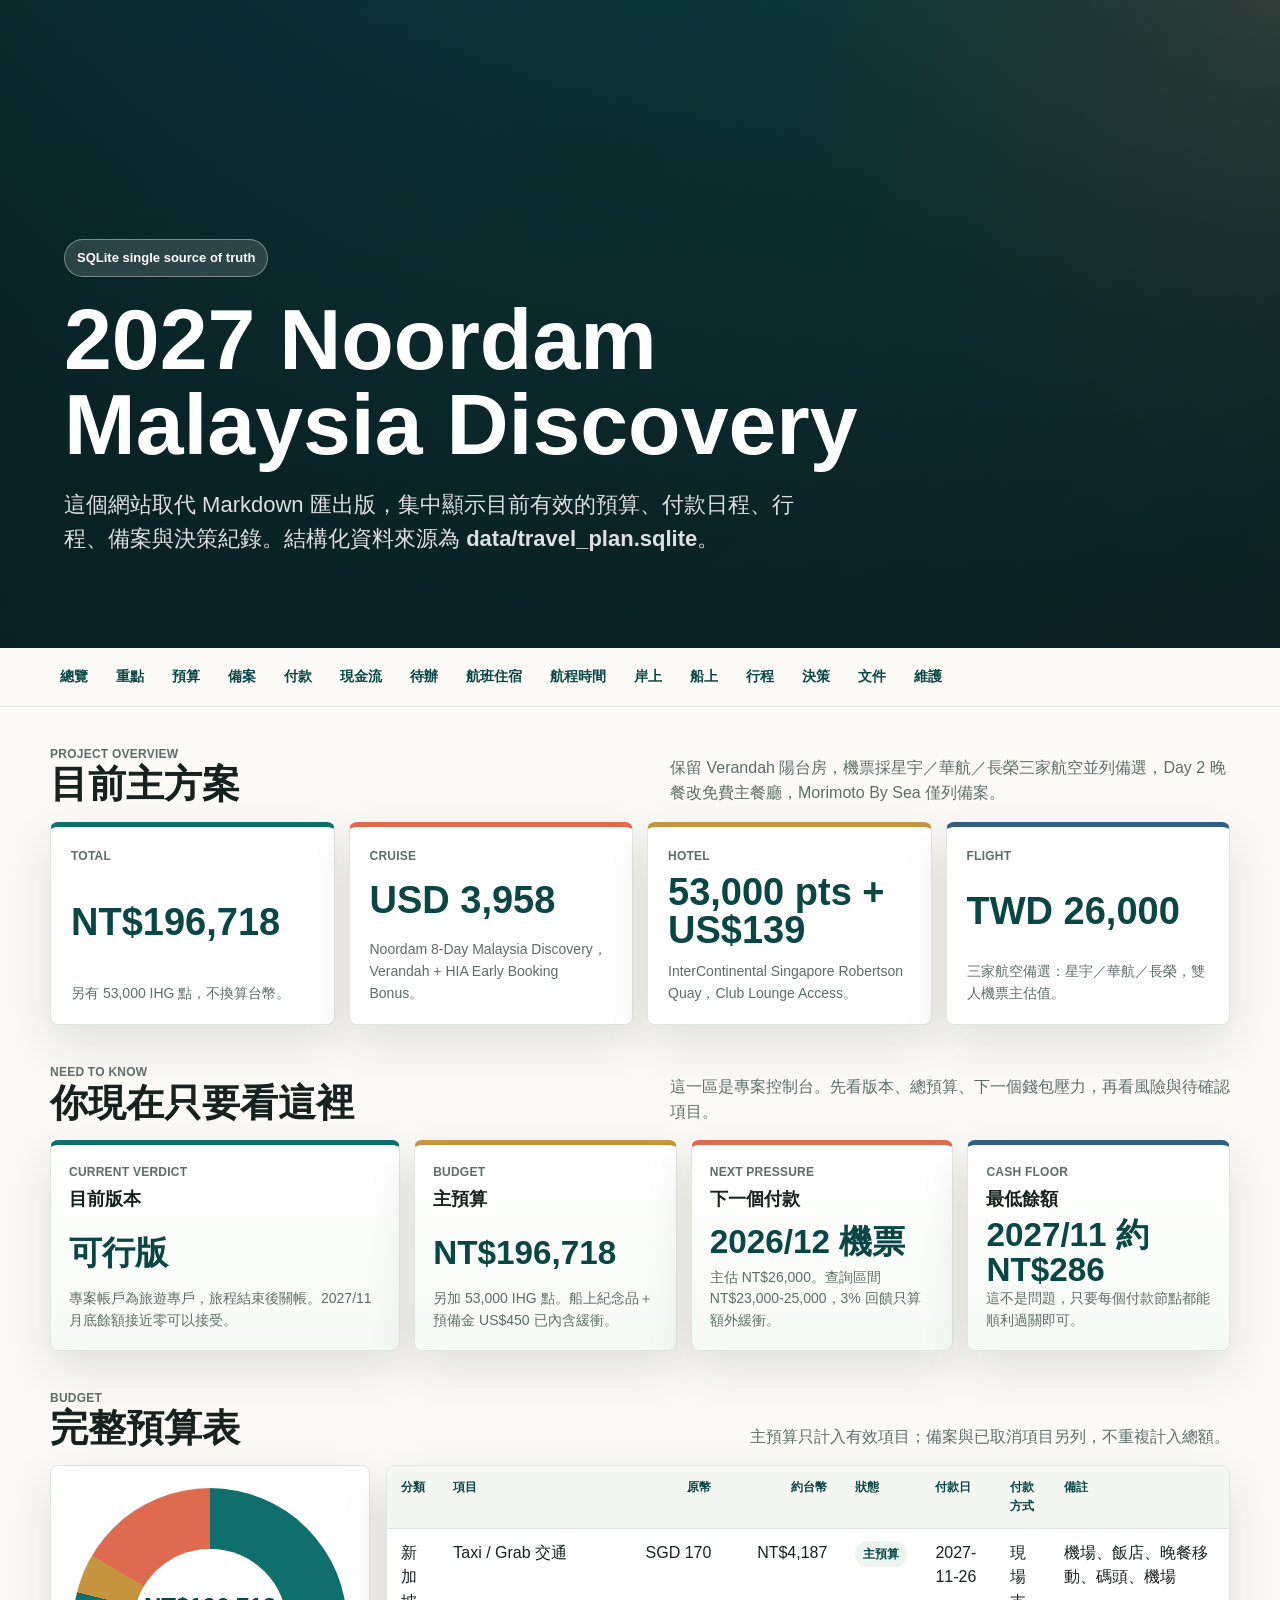
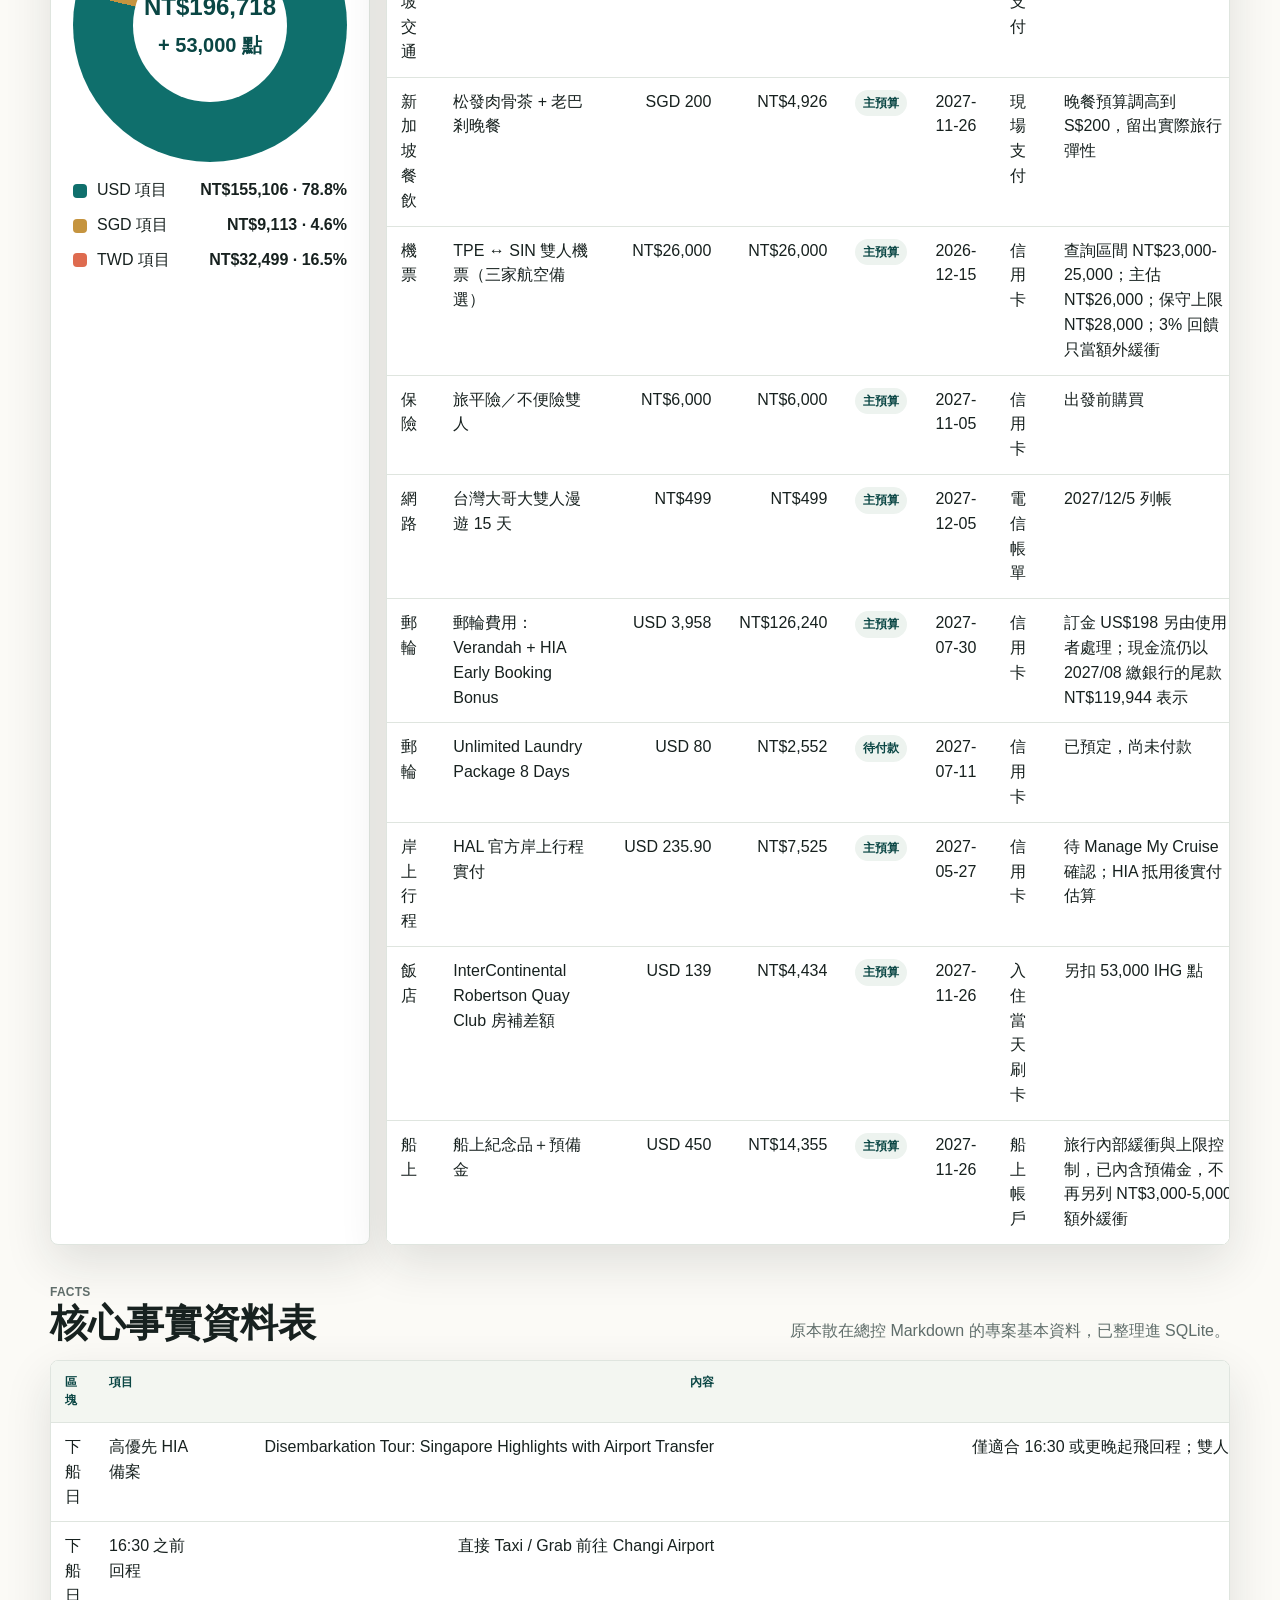
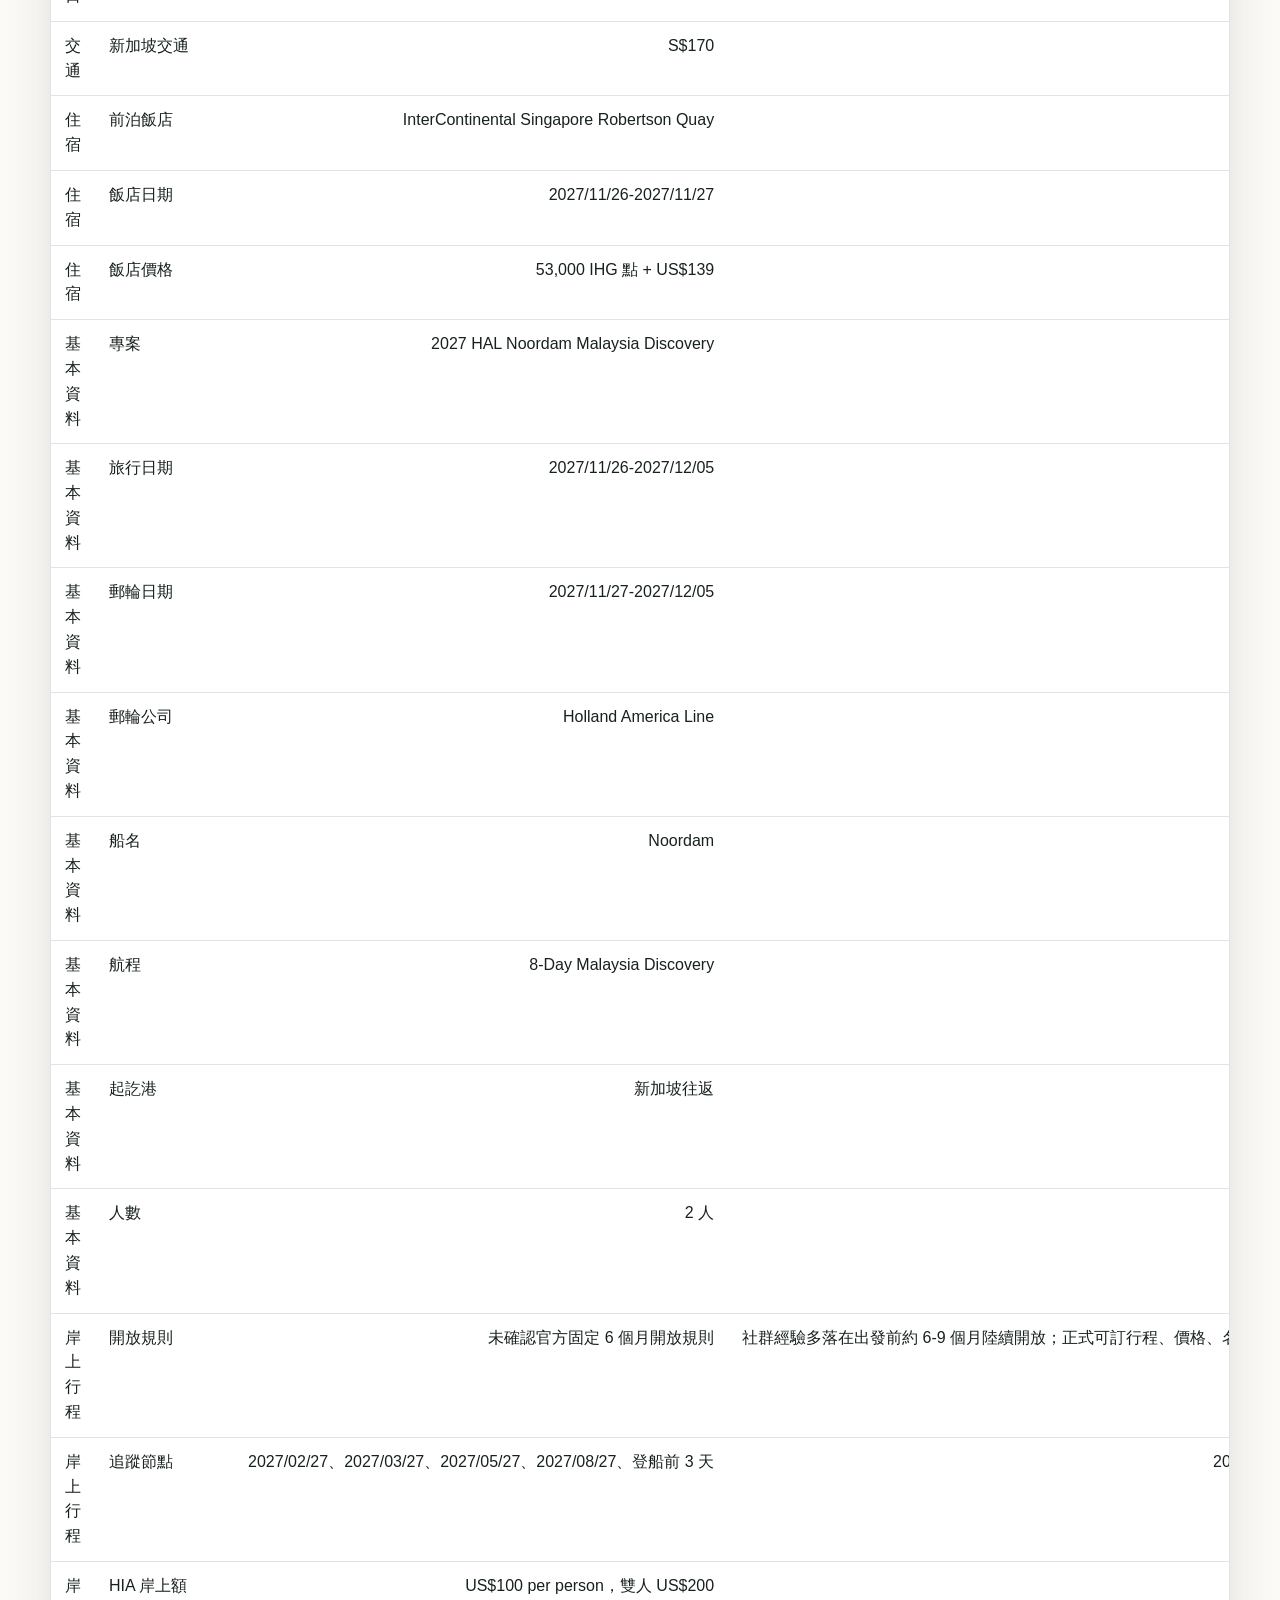
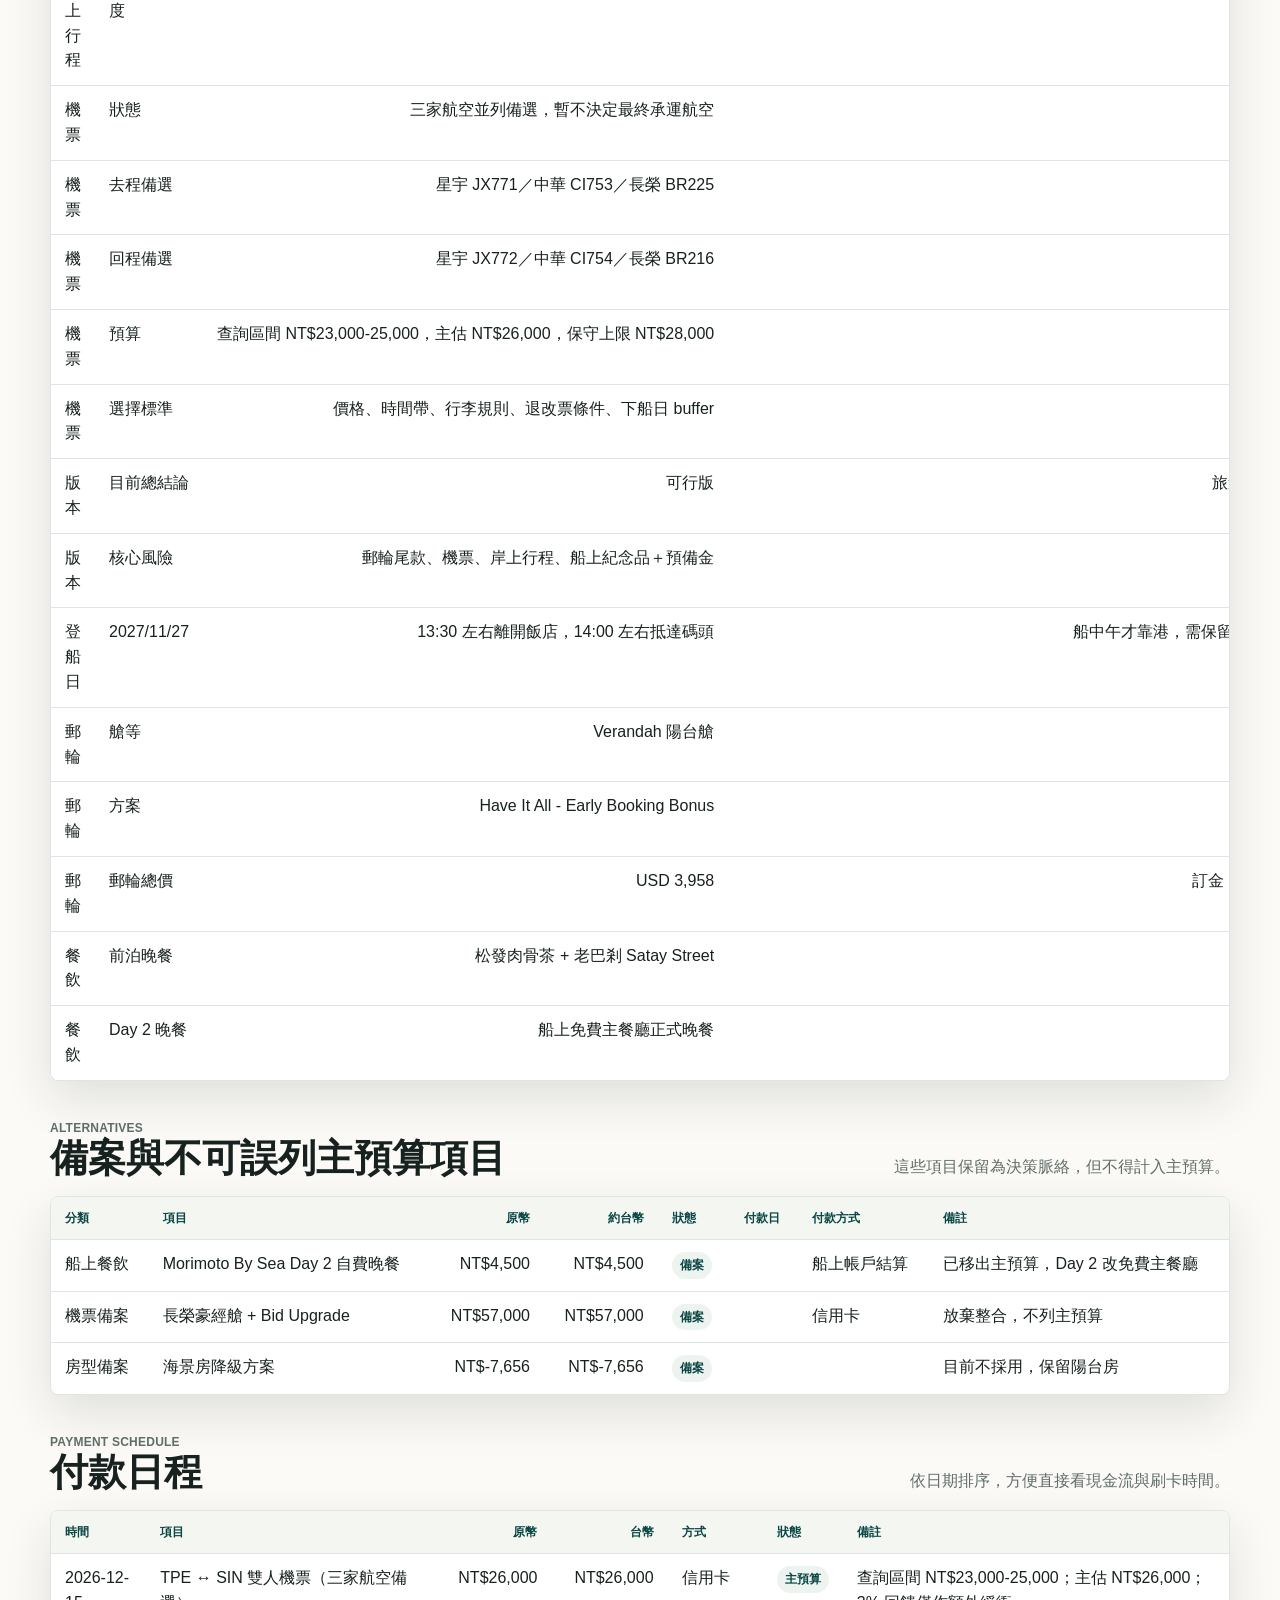
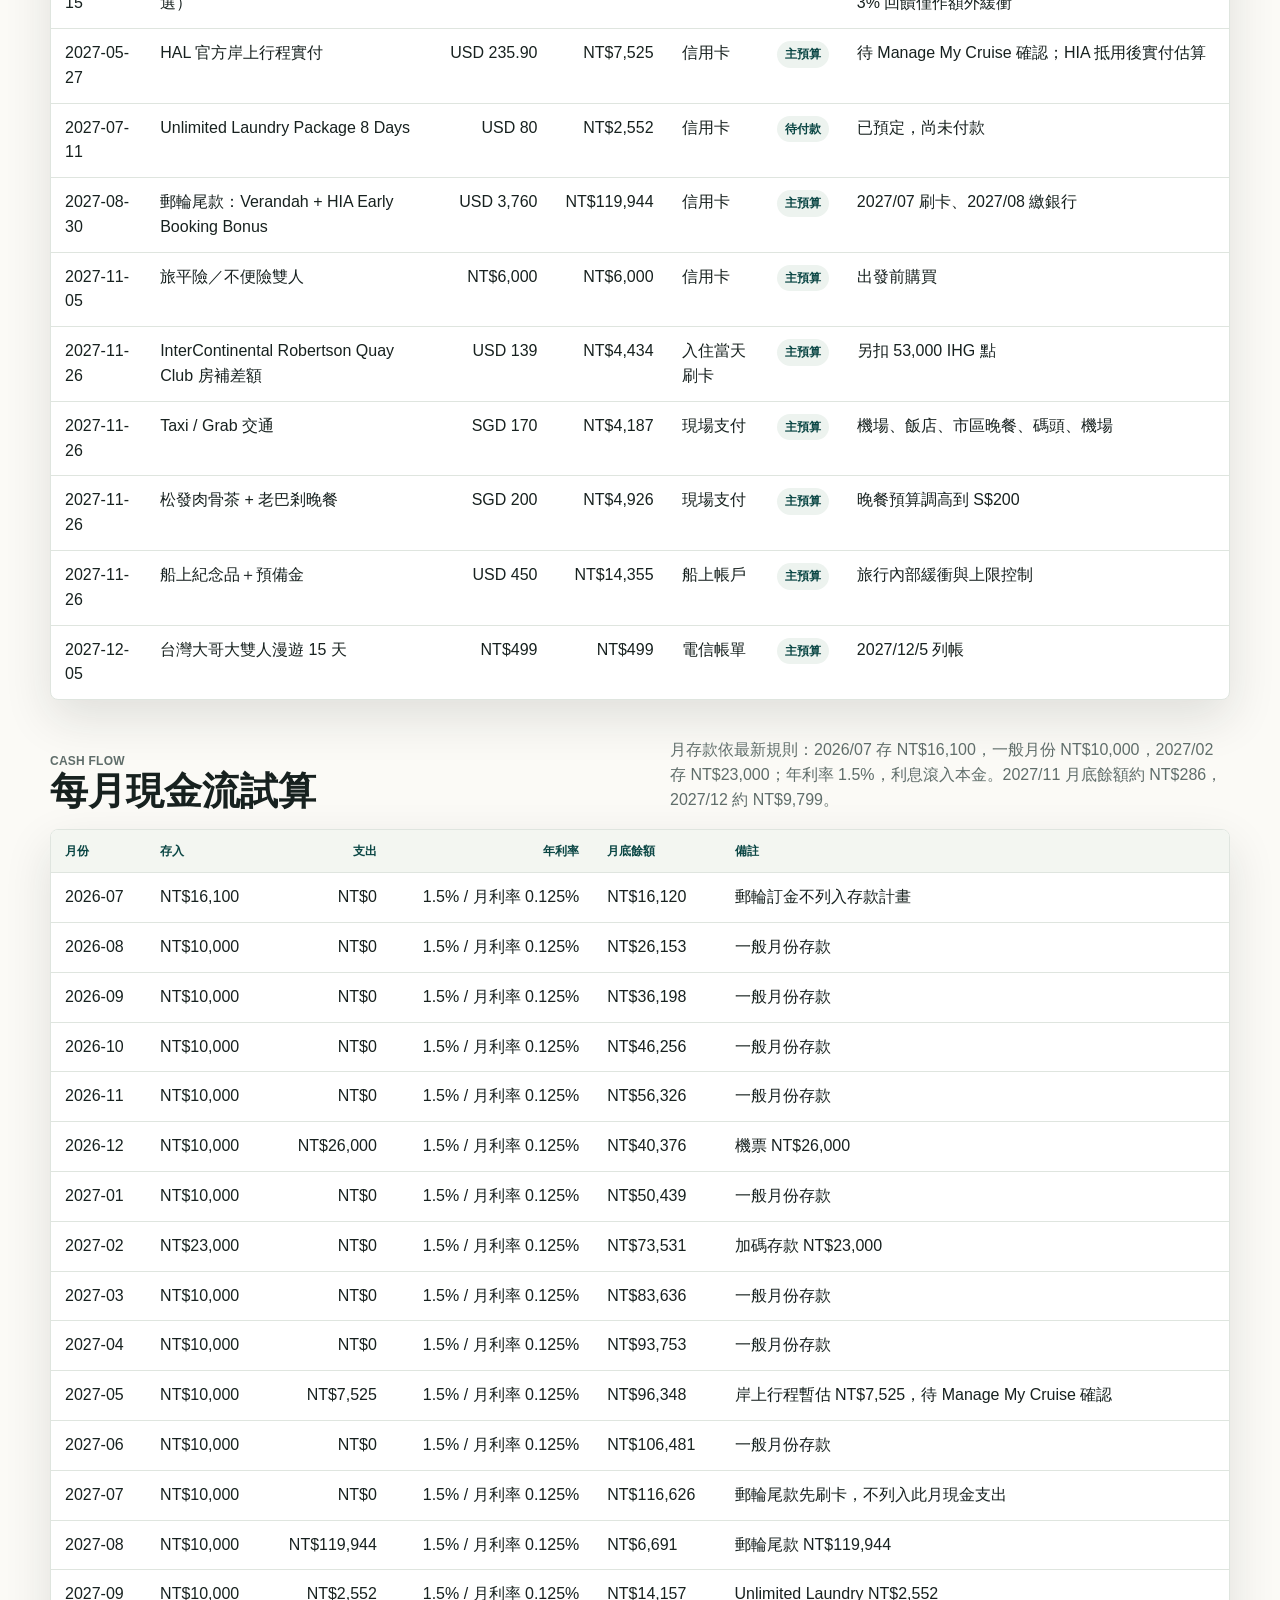
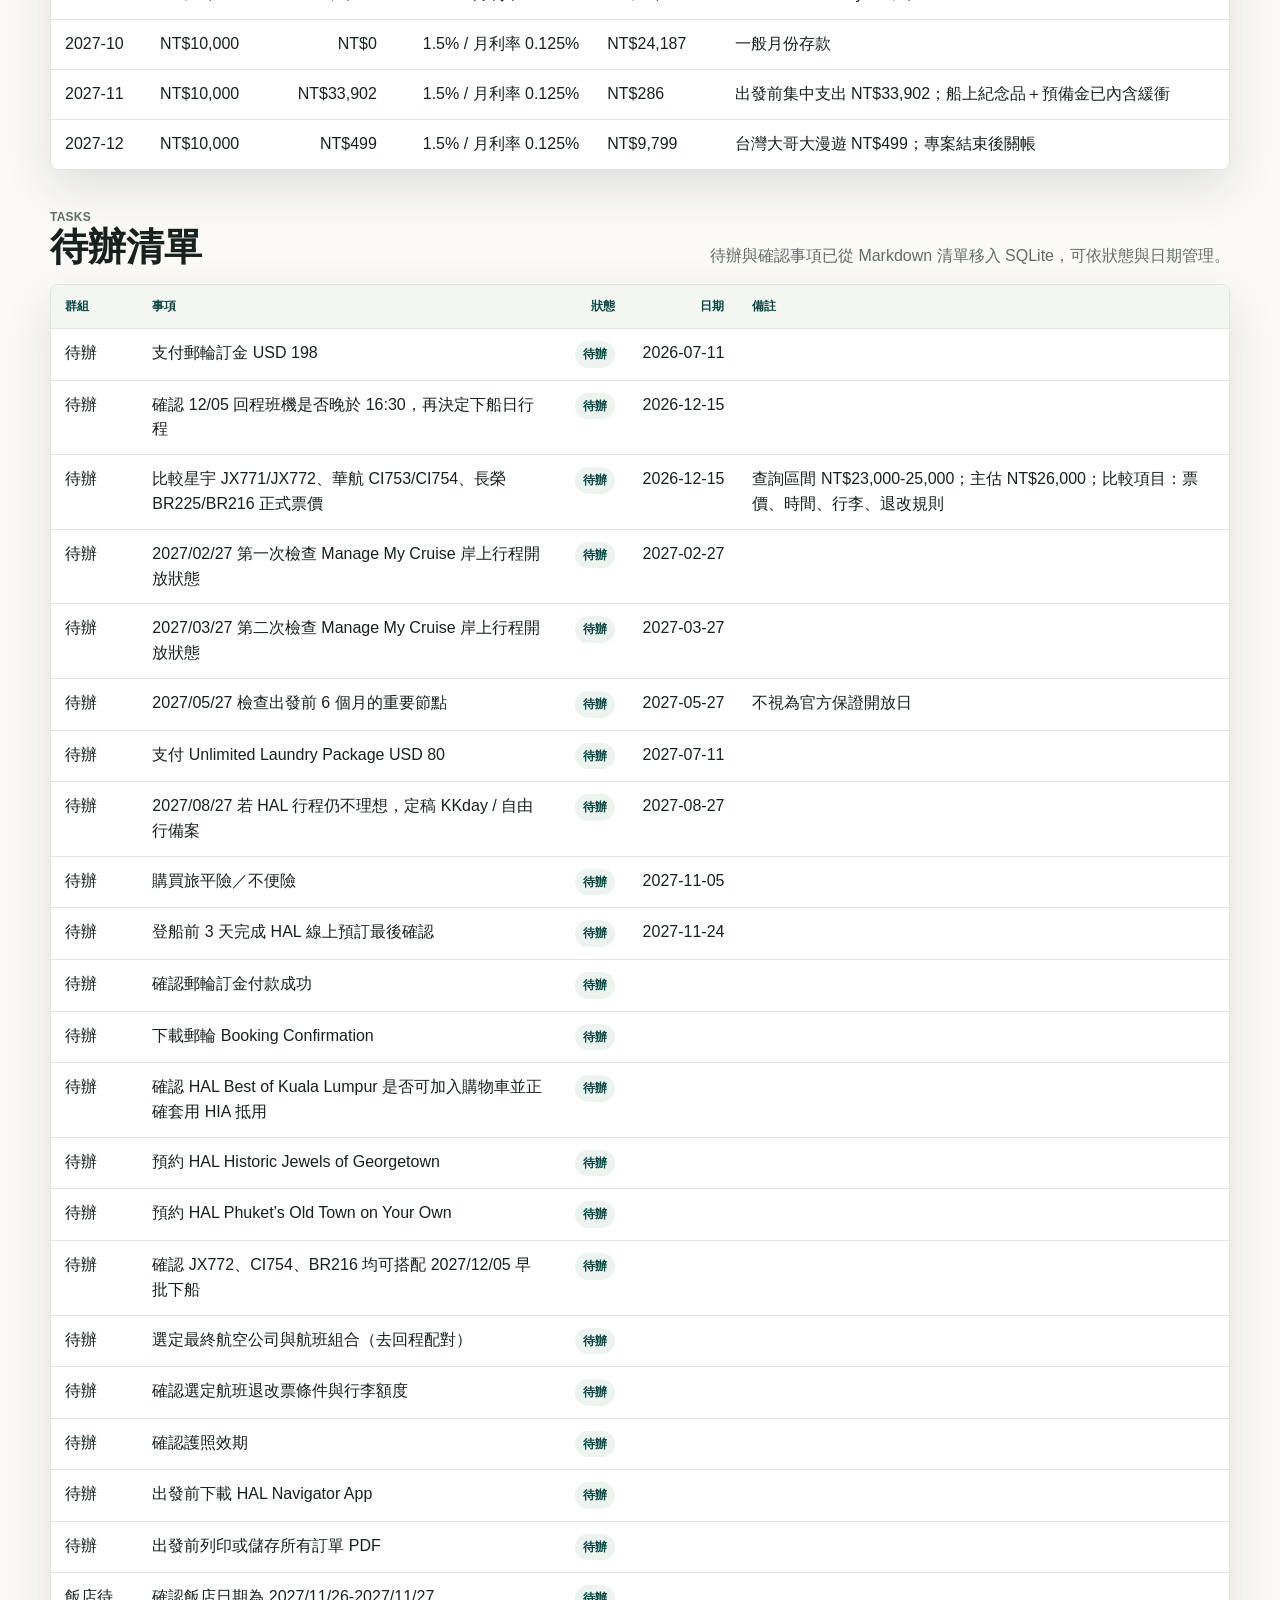
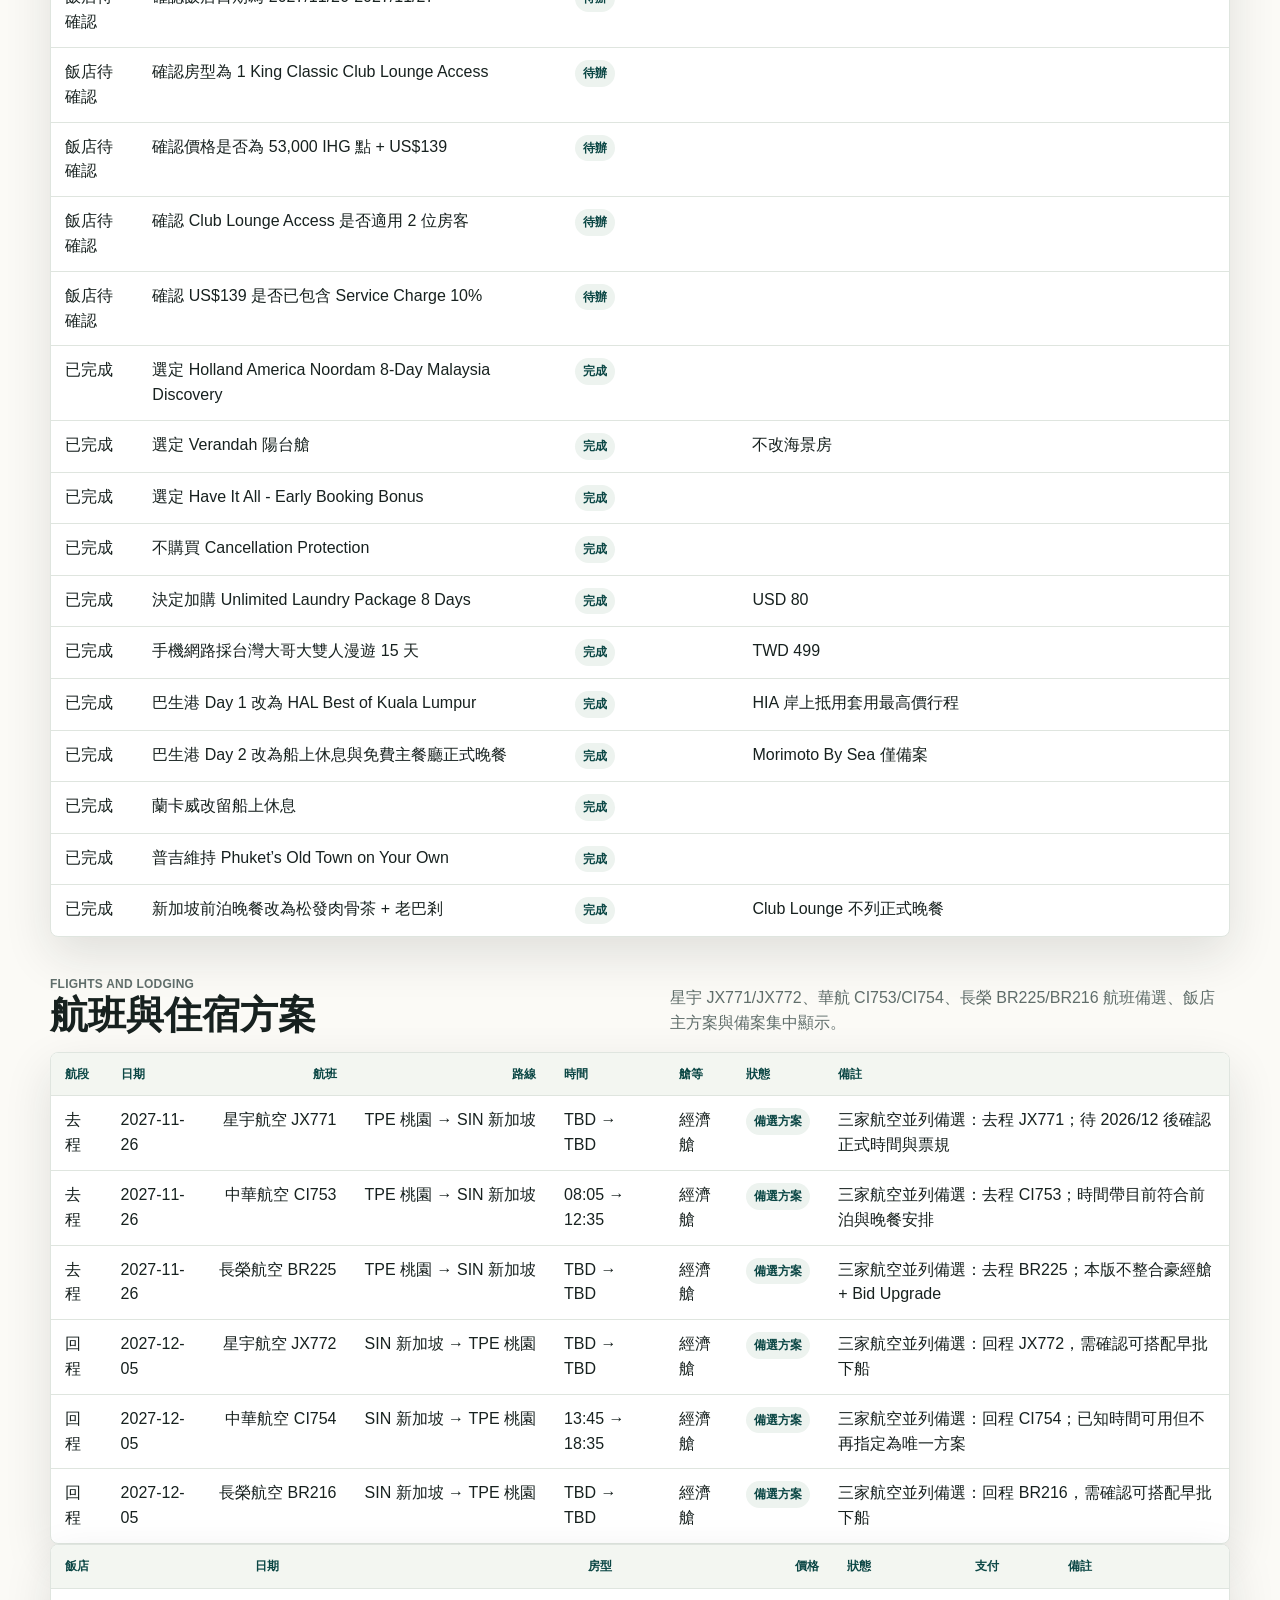
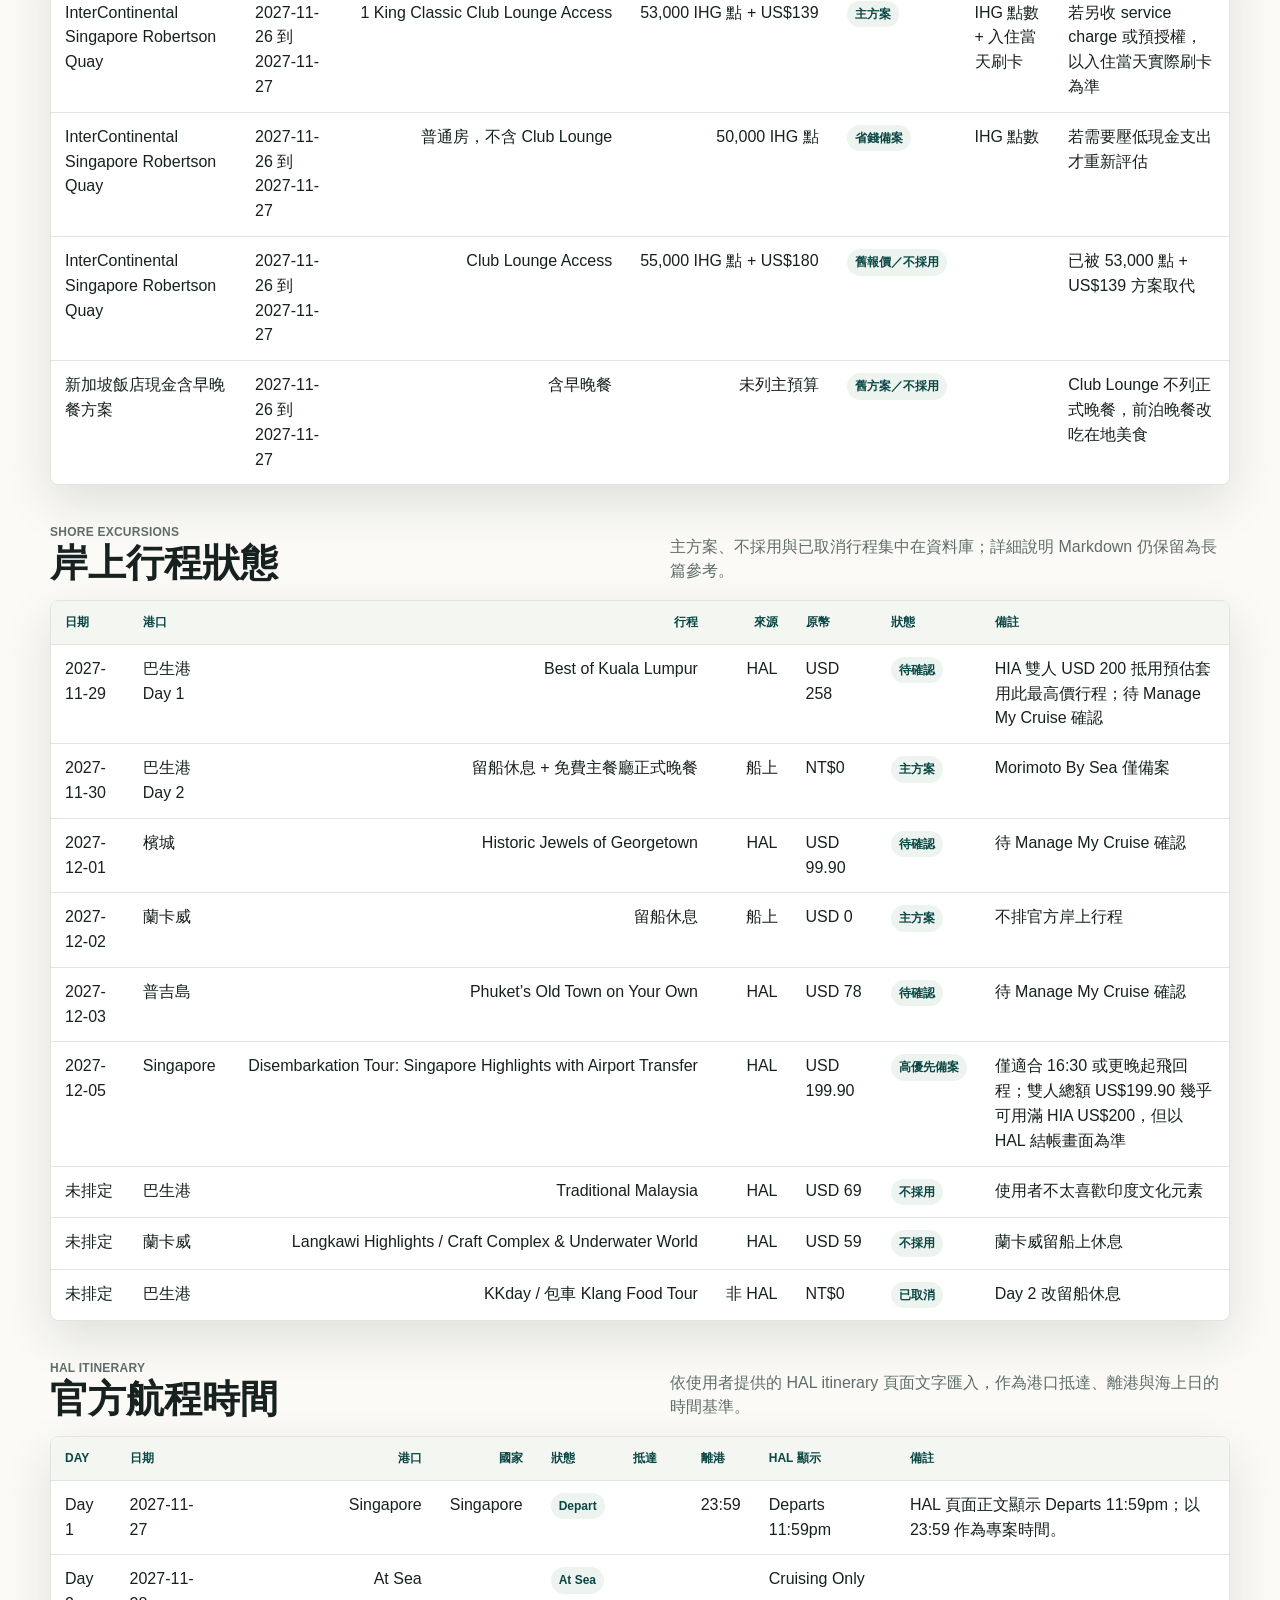
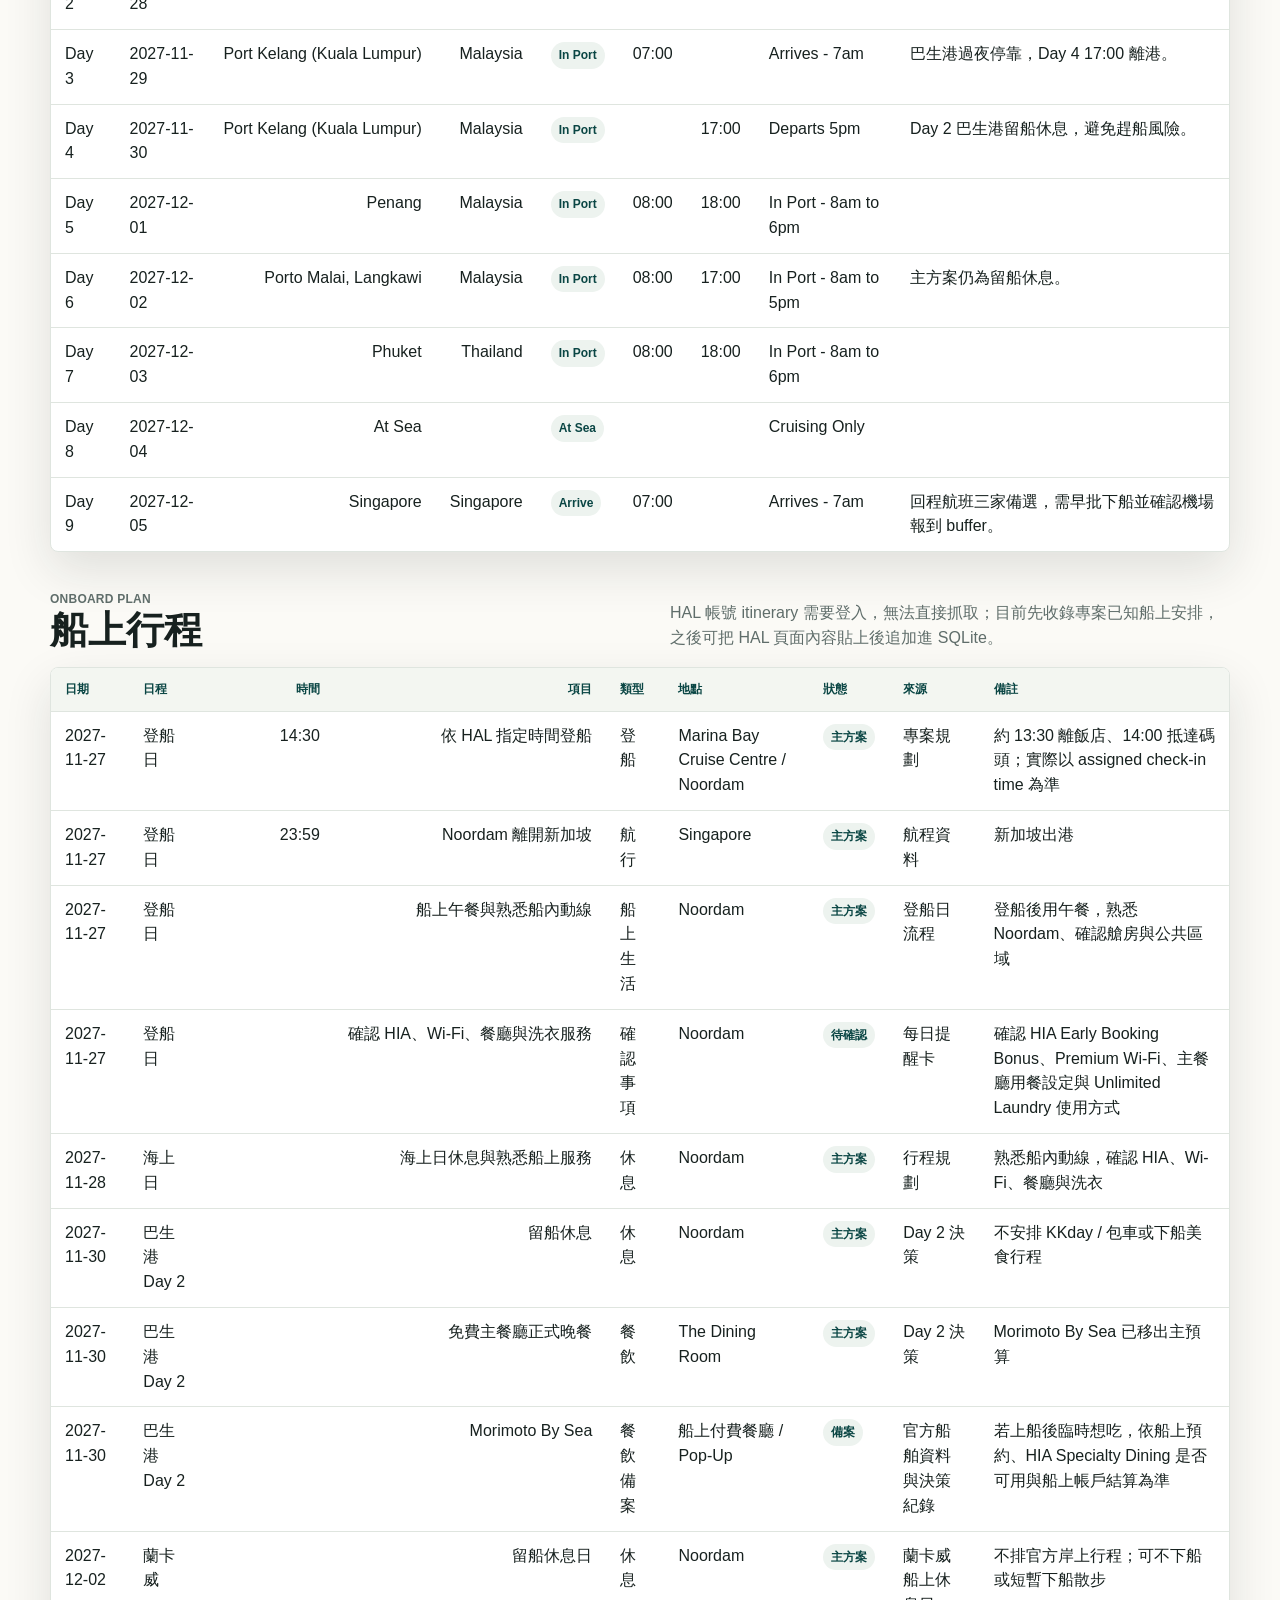
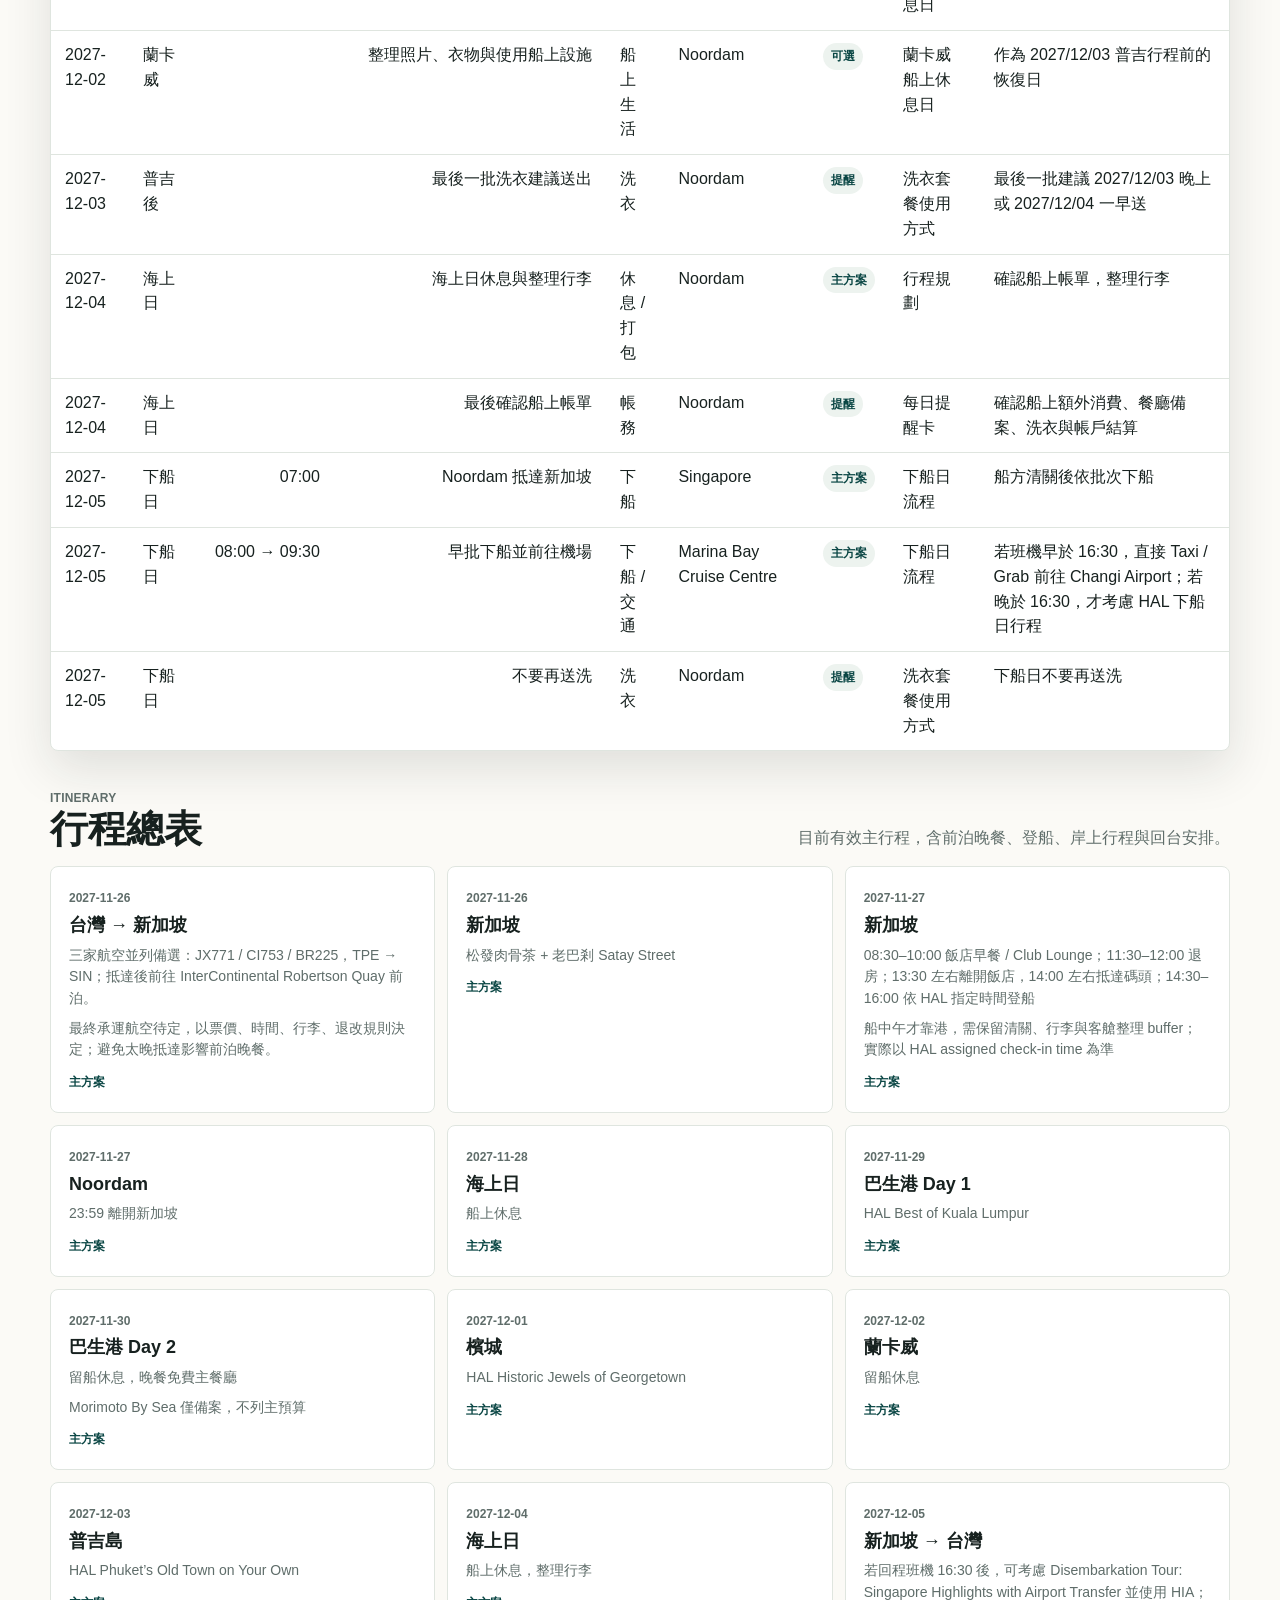
==== index.html @ 438a5fe9 "Initial GitHub Pages site" ====
<!doctype html>
<html lang="zh-Hant">
<head>
  <meta charset="utf-8">
  <meta name="viewport" content="width=device-width, initial-scale=1">
  <title>2027 Noordam Malaysia Discovery</title>
  <style>
    :root {
      color-scheme: light;
      --ink: #17211f;
      --muted: #5f6d6a;
      --paper: #fbfaf6;
      --panel: #ffffff;
      --line: #dfe5df;
      --teal: #0f6f6c;
      --teal-dark: #0a4644;
      --coral: #de6b4f;
      --gold: #c5943f;
      --green: #617d49;
      --blue: #315f82;
      --shadow: 0 18px 48px rgba(23, 33, 31, 0.12);
    }
    * { box-sizing: border-box; }
    html { scroll-behavior: smooth; }
    body {
      margin: 0;
      background: var(--paper);
      color: var(--ink);
      font-family: -apple-system, BlinkMacSystemFont, "Segoe UI", "Noto Sans TC", "PingFang TC", "Microsoft JhengHei", sans-serif;
      line-height: 1.55;
    }
    a { color: inherit; }
    .hero {
      min-height: 72vh;
      display: grid;
      align-items: end;
      padding: 28px clamp(20px, 5vw, 72px);
      color: #fff;
      background:
        linear-gradient(90deg, rgba(8, 27, 30, 0.82), rgba(8, 27, 30, 0.34)),
        linear-gradient(0deg, rgba(8, 27, 30, 0.66), rgba(8, 27, 30, 0.05)),
        radial-gradient(circle at top right, rgba(222, 107, 79, 0.26), transparent 34%),
        radial-gradient(circle at 18% 18%, rgba(49, 95, 130, 0.24), transparent 30%),
        linear-gradient(135deg, #0f6f6c 0%, #173331 100%);
    }
    .hero-inner { width: min(1180px, 100%); margin: 0 auto; padding-bottom: 42px; }
    .eyebrow {
      display: inline-flex;
      padding: 8px 12px;
      border: 1px solid rgba(255,255,255,.38);
      border-radius: 999px;
      background: rgba(255,255,255,.14);
      font-size: 13px;
      font-weight: 750;
      backdrop-filter: blur(14px);
    }
    h1 {
      max-width: 900px;
      margin: 20px 0 16px;
      font-size: clamp(42px, 7vw, 86px);
      line-height: .98;
      letter-spacing: 0;
    }
    .hero-copy { max-width: 760px; color: rgba(255,255,255,.86); font-size: clamp(17px, 2vw, 22px); }
    nav {
      position: sticky;
      top: 0;
      z-index: 10;
      background: rgba(251, 250, 246, .92);
      border-bottom: 1px solid var(--line);
      backdrop-filter: blur(16px);
    }
    nav div {
      width: min(1180px, calc(100% - 32px));
      margin: 0 auto;
      display: flex;
      gap: 8px;
      overflow-x: auto;
      padding: 10px 0;
    }
    nav a {
      flex: 0 0 auto;
      padding: 8px 10px;
      border-radius: 8px;
      color: var(--teal-dark);
      text-decoration: none;
      font-size: 14px;
      font-weight: 760;
    }
    nav a:hover { background: #edf3ef; }
    main { width: min(1180px, calc(100% - 32px)); margin: 28px auto 64px; }
    section { margin-top: 38px; }
    .section-head {
      display: flex;
      justify-content: space-between;
      gap: 20px;
      align-items: end;
      margin-bottom: 16px;
    }
    .kicker {
      display: block;
      color: var(--muted);
      font-size: 12px;
      font-weight: 820;
      letter-spacing: .02em;
      text-transform: uppercase;
    }
    h2 { margin: 0; font-size: clamp(28px, 3vw, 40px); line-height: 1.1; letter-spacing: 0; }
    .section-head p { max-width: 560px; margin: 0; color: var(--muted); }
    .focus-grid {
      display: grid;
      grid-template-columns: 1.2fr .9fr .9fr .9fr;
      gap: 14px;
    }
    .focus-card {
      background: linear-gradient(180deg, #ffffff, #f6faf5);
      border: 1px solid var(--line);
      border-radius: 8px;
      box-shadow: var(--shadow);
      padding: 18px;
      min-height: 168px;
      display: grid;
      align-content: space-between;
    }
    .focus-card h3 { margin: 6px 0 8px; font-size: 18px; line-height: 1.25; }
    .focus-card strong { display: block; color: var(--teal-dark); font-size: clamp(24px, 2.6vw, 34px); line-height: 1.05; }
    .focus-card p { margin: 0; color: var(--muted); font-size: 14px; }
    .focus-card ul { margin: 10px 0 0; padding-left: 18px; color: var(--muted); font-size: 14px; }
    .focus-card li + li { margin-top: 6px; }
    .focus-card.primary { border-top: 5px solid var(--teal); }
    .focus-card.warn { border-top: 5px solid var(--coral); }
    .focus-card.info { border-top: 5px solid var(--gold); }
    .focus-card.alt { border-top: 5px solid var(--blue); }
    .metrics { display: grid; grid-template-columns: repeat(4, minmax(0, 1fr)); gap: 14px; }
    .metric, .panel, .day, .decision {
      background: var(--panel);
      border: 1px solid var(--line);
      border-radius: 8px;
      box-shadow: var(--shadow);
    }
    .metric { min-height: 138px; padding: 20px; display: grid; align-content: space-between; }
    .metric strong { display: block; margin-top: 8px; color: var(--teal-dark); font-size: clamp(26px, 3vw, 38px); line-height: 1; }
    .metric p { margin: 12px 0 0; color: var(--muted); font-size: 14px; }
    .metric:nth-child(1) { border-top: 5px solid var(--teal); }
    .metric:nth-child(2) { border-top: 5px solid var(--coral); }
    .metric:nth-child(3) { border-top: 5px solid var(--gold); }
    .metric:nth-child(4) { border-top: 5px solid var(--blue); }
    .budget-grid { display: grid; grid-template-columns: minmax(240px, 320px) 1fr; gap: 16px; align-items: stretch; }
    .panel { padding: 22px; overflow: hidden; }
    .pie {
      width: min(100%, 280px);
      margin: 0 auto 16px;
      aspect-ratio: 1;
      border-radius: 50%;
      background: conic-gradient(var(--teal) 0deg 283.8deg, var(--gold) 283.8deg 300.5deg, var(--coral) 300.5deg 360deg);
      display: grid;
      place-items: center;
      position: relative;
    }
    .pie::after { content: ""; position: absolute; width: 56%; aspect-ratio: 1; border-radius: 50%; background: var(--panel); }
    .pie span { position: relative; z-index: 1; color: var(--teal-dark); font-weight: 880; font-size: 24px; text-align: center; }
    .legend { display: grid; gap: 10px; margin: 0; padding: 0; list-style: none; }
    .legend li { display: grid; grid-template-columns: 14px 1fr auto; gap: 10px; align-items: center; }
    .swatch { width: 14px; height: 14px; border-radius: 4px; }
    .usd { background: var(--teal); }
    .sgd { background: var(--gold); }
    .twd { background: var(--coral); }
    .table-wrap { overflow-x: auto; background: var(--panel); border: 1px solid var(--line); border-radius: 8px; box-shadow: var(--shadow); }
    table { width: 100%; min-width: 860px; border-collapse: collapse; }
    th, td { padding: 12px 14px; border-bottom: 1px solid var(--line); text-align: left; vertical-align: top; }
    th { background: #f3f6f1; color: var(--teal-dark); font-size: 12px; font-weight: 840; text-transform: uppercase; }
    td:nth-child(3), td:nth-child(4), th:nth-child(3), th:nth-child(4) { text-align: right; white-space: nowrap; }
    tr:last-child td { border-bottom: 0; }
    .pill { display: inline-flex; padding: 4px 8px; border-radius: 999px; background: #edf3ef; color: var(--teal-dark); font-size: 12px; font-weight: 780; white-space: nowrap; }
    .cards { display: grid; grid-template-columns: repeat(3, minmax(0, 1fr)); gap: 12px; }
    .day, .decision { padding: 18px; box-shadow: none; }
    .day time, .decision time { color: var(--muted); font-size: 12px; font-weight: 820; }
    .day h3, .decision h3 { margin: 4px 0 8px; font-size: 18px; line-height: 1.25; }
    .day p, .decision p { margin: 0 0 8px; color: var(--muted); font-size: 14px; }
    .day span { display: inline-flex; margin-top: 4px; color: var(--teal-dark); font-size: 12px; font-weight: 820; }
    .decision strong { display: block; color: var(--ink); font-size: 12px; }
    .maintenance {
      display: grid;
      grid-template-columns: 1fr 1fr;
      gap: 14px;
    }
    code {
      display: block;
      padding: 14px;
      overflow-x: auto;
      border-radius: 8px;
      background: #173331;
      color: #fff;
      font-family: ui-monospace, SFMono-Regular, Menlo, Consolas, monospace;
      font-size: 13px;
      line-height: 1.6;
    }
    footer { margin-top: 40px; color: var(--muted); font-size: 13px; text-align: center; }
    @media (max-width: 980px) {
      .metrics, .budget-grid, .cards, .maintenance, .focus-grid { grid-template-columns: 1fr; }
      .section-head { display: block; }
      .section-head p { margin-top: 8px; }
    }
  </style>
</head>
<body>
  <header class="hero">
    <div class="hero-inner">
      <span class="eyebrow">SQLite single source of truth</span>
      <h1>2027 Noordam Malaysia Discovery</h1>
      <p class="hero-copy">這個網站取代 Markdown 匯出版，集中顯示目前有效的預算、付款日程、行程、備案與決策紀錄。結構化資料來源為 <strong>data/travel_plan.sqlite</strong>。</p>
    </div>
  </header>
  <nav>
    <div>
      <a href="#overview">總覽</a>
      <a href="#focus">重點</a>
    <a href="#budget">預算</a>
    <a href="#backup">備案</a>
    <a href="#payments">付款</a>
    <a href="#cashflow">現金流</a>
    <a href="#todos">待辦</a>
      <a href="#flights">航班住宿</a>
      <a href="#cruise-schedule">航程時間</a>
      <a href="#shore">岸上</a>
      <a href="#onboard">船上</a>
      <a href="#itinerary">行程</a>
      <a href="#decisions">決策</a>
      <a href="#documents">文件</a>
      <a href="#maintenance">維護</a>
    </div>
  </nav>
  <main>
    <section id="overview">
      <div class="section-head">
        <div><span class="kicker">Project overview</span><h2>目前主方案</h2></div>
        <p>保留 Verandah 陽台房，機票採星宇／華航／長榮三家航空並列備選，Day 2 晚餐改免費主餐廳，Morimoto By Sea 僅列備案。</p>
      </div>
      <div class="metrics">
        <article class="metric"><span class="kicker">Total</span><strong>NT$196,718</strong><p>另有 53,000 IHG 點，不換算台幣。</p></article>
        <article class="metric"><span class="kicker">Cruise</span><strong>USD 3,958</strong><p>Noordam 8-Day Malaysia Discovery，Verandah + HIA Early Booking Bonus。</p></article>
        <article class="metric"><span class="kicker">Hotel</span><strong>53,000 pts + US$139</strong><p>InterContinental Singapore Robertson Quay，Club Lounge Access。</p></article>
        <article class="metric"><span class="kicker">Flight</span><strong>TWD 26,000</strong><p>三家航空備選：星宇／華航／長榮，雙人機票主估值。</p></article>
      </div>
    </section>

    <section id="focus">
      <div class="section-head">
        <div><span class="kicker">Need to know</span><h2>你現在只要看這裡</h2></div>
        <p>這一區是專案控制台。先看版本、總預算、下一個錢包壓力，再看風險與待確認項目。</p>
      </div>
      <div class="focus-grid">
        <article class="focus-card primary">
          <div>
            <span class="kicker">Current verdict</span>
            <h3>目前版本</h3>
          </div>
          <strong>可行版</strong>
          <p>專案帳戶為旅遊專戶，旅程結束後關帳。2027/11 月底餘額接近零可以接受。</p>
        </article>
        <article class="focus-card info">
          <div>
            <span class="kicker">Budget</span>
            <h3>主預算</h3>
          </div>
          <strong>NT$196,718</strong>
          <p>另加 53,000 IHG 點。船上紀念品＋預備金 US$450 已內含緩衝。</p>
        </article>
        <article class="focus-card warn">
          <div>
            <span class="kicker">Next pressure</span>
            <h3>下一個付款</h3>
          </div>
          <strong>2026/12 機票</strong>
          <p>主估 NT$26,000。查詢區間 NT$23,000-25,000，3% 回饋只算額外緩衝。</p>
        </article>
        <article class="focus-card alt">
          <div>
            <span class="kicker">Cash floor</span>
            <h3>最低餘額</h3>
          </div>
          <strong>2027/11 約 NT$286</strong>
          <p>這不是問題，只要每個付款節點都能順利過關即可。</p>
        </article>
      </div>
    </section>

    <section id="budget">
      <div class="section-head">
        <div><span class="kicker">Budget</span><h2>完整預算表</h2></div>
        <p>主預算只計入有效項目；備案與已取消項目另列，不重複計入總額。</p>
      </div>
      <div class="budget-grid">
        <aside class="panel">
          <div class="pie"><span>NT$196,718<br><small>+ 53,000 點</small></span></div>
          <ul class="legend">
            <li><span class="swatch usd"></span><span>USD 項目</span><strong>NT$155,106 · 78.8%</strong></li>
            <li><span class="swatch sgd"></span><span>SGD 項目</span><strong>NT$9,113 · 4.6%</strong></li>
            <li><span class="swatch twd"></span><span>TWD 項目</span><strong>NT$32,499 · 16.5%</strong></li>
          </ul>
        </aside>
        <div class="table-wrap"><table>
<thead><tr><th>分類</th><th>項目</th><th>原幣</th><th>約台幣</th><th>狀態</th><th>付款日</th><th>付款方式</th><th>備註</th></tr></thead>
<tbody>
<tr><td>新加坡交通</td><td>Taxi / Grab 交通</td><td>SGD 170</td><td>NT$4,187</td><td><span class="pill">主預算</span></td><td>2027-11-26</td><td>現場支付</td><td>機場、飯店、晚餐移動、碼頭、機場</td></tr>
<tr><td>新加坡餐飲</td><td>松發肉骨茶 + 老巴剎晚餐</td><td>SGD 200</td><td>NT$4,926</td><td><span class="pill">主預算</span></td><td>2027-11-26</td><td>現場支付</td><td>晚餐預算調高到 S$200，留出實際旅行彈性</td></tr>
<tr><td>機票</td><td>TPE ↔ SIN 雙人機票（三家航空備選）</td><td>NT$26,000</td><td>NT$26,000</td><td><span class="pill">主預算</span></td><td>2026-12-15</td><td>信用卡</td><td>查詢區間 NT$23,000-25,000；主估 NT$26,000；保守上限 NT$28,000；3% 回饋只當額外緩衝</td></tr>
<tr><td>保險</td><td>旅平險／不便險雙人</td><td>NT$6,000</td><td>NT$6,000</td><td><span class="pill">主預算</span></td><td>2027-11-05</td><td>信用卡</td><td>出發前購買</td></tr>
<tr><td>網路</td><td>台灣大哥大雙人漫遊 15 天</td><td>NT$499</td><td>NT$499</td><td><span class="pill">主預算</span></td><td>2027-12-05</td><td>電信帳單</td><td>2027/12/5 列帳</td></tr>
<tr><td>郵輪</td><td>郵輪費用：Verandah + HIA Early Booking Bonus</td><td>USD 3,958</td><td>NT$126,240</td><td><span class="pill">主預算</span></td><td>2027-07-30</td><td>信用卡</td><td>訂金 US$198 另由使用者處理；現金流仍以 2027/08 繳銀行的尾款 NT$119,944 表示</td></tr>
<tr><td>郵輪</td><td>Unlimited Laundry Package 8 Days</td><td>USD 80</td><td>NT$2,552</td><td><span class="pill">待付款</span></td><td>2027-07-11</td><td>信用卡</td><td>已預定，尚未付款</td></tr>
<tr><td>岸上行程</td><td>HAL 官方岸上行程實付</td><td>USD 235.90</td><td>NT$7,525</td><td><span class="pill">主預算</span></td><td>2027-05-27</td><td>信用卡</td><td>待 Manage My Cruise 確認；HIA 抵用後實付估算</td></tr>
<tr><td>飯店</td><td>InterContinental Robertson Quay Club 房補差額</td><td>USD 139</td><td>NT$4,434</td><td><span class="pill">主預算</span></td><td>2027-11-26</td><td>入住當天刷卡</td><td>另扣 53,000 IHG 點</td></tr>
<tr><td>船上</td><td>船上紀念品＋預備金</td><td>USD 450</td><td>NT$14,355</td><td><span class="pill">主預算</span></td><td>2027-11-26</td><td>船上帳戶</td><td>旅行內部緩衝與上限控制，已內含預備金，不再另列 NT$3,000-5,000 額外緩衝</td></tr>
</tbody></table></div>
      </div>
    </section>

    <section id="facts">
      <div class="section-head">
        <div><span class="kicker">Facts</span><h2>核心事實資料表</h2></div>
        <p>原本散在總控 Markdown 的專案基本資料，已整理進 SQLite。</p>
      </div>
      <div class="table-wrap"><table>
<thead><tr><th>區塊</th><th>項目</th><th>內容</th><th>備註</th></tr></thead>
<tbody>
<tr><td>下船日</td><td>高優先 HIA 備案</td><td>Disembarkation Tour: Singapore Highlights with Airport Transfer</td><td>僅適合 16:30 或更晚起飛回程；雙人 US$199.90 幾乎可用滿 HIA US$200，但以 HAL 結帳畫面為準</td></tr>
<tr><td>下船日</td><td>16:30 之前回程</td><td>直接 Taxi / Grab 前往 Changi Airport</td><td>若班機早於 16:30，不建議安排下船日市區觀光</td></tr>
<tr><td>交通</td><td>新加坡交通</td><td>S$170</td><td>含機場、飯店、市區晚餐、碼頭與下船日機場交通</td></tr>
<tr><td>住宿</td><td>前泊飯店</td><td>InterContinental Singapore Robertson Quay</td><td>1 King Classic Club Lounge Access</td></tr>
<tr><td>住宿</td><td>飯店日期</td><td>2027/11/26-2027/11/27</td><td>2026 截圖日期僅為錯誤參考</td></tr>
<tr><td>住宿</td><td>飯店價格</td><td>53,000 IHG 點 + US$139</td><td>若另收 service charge 或預授權，以入住當天刷卡為準</td></tr>
<tr><td>基本資料</td><td>專案</td><td>2027 HAL Noordam Malaysia Discovery</td><td></td></tr>
<tr><td>基本資料</td><td>旅行日期</td><td>2027/11/26-2027/12/05</td><td></td></tr>
<tr><td>基本資料</td><td>郵輪日期</td><td>2027/11/27-2027/12/05</td><td></td></tr>
<tr><td>基本資料</td><td>郵輪公司</td><td>Holland America Line</td><td></td></tr>
<tr><td>基本資料</td><td>船名</td><td>Noordam</td><td></td></tr>
<tr><td>基本資料</td><td>航程</td><td>8-Day Malaysia Discovery</td><td></td></tr>
<tr><td>基本資料</td><td>起訖港</td><td>新加坡往返</td><td></td></tr>
<tr><td>基本資料</td><td>人數</td><td>2 人</td><td></td></tr>
<tr><td>岸上行程</td><td>開放規則</td><td>未確認官方固定 6 個月開放規則</td><td>社群經驗多落在出發前約 6-9 個月陸續開放；正式可訂行程、價格、名額與 HIA 抵用方式以 Manage My Cruise / Navigator App 為準</td></tr>
<tr><td>岸上行程</td><td>追蹤節點</td><td>2027/02/27、2027/03/27、2027/05/27、2027/08/27、登船前 3 天</td><td>2027/08/27 若 HAL 行程仍不理想，開始定稿 KKday / 自由行備案</td></tr>
<tr><td>岸上行程</td><td>HIA 岸上額度</td><td>US$100 per person，雙人 US$200</td><td>不可換現金；正式可用項目以 HAL 結帳畫面為準</td></tr>
<tr><td>機票</td><td>狀態</td><td>三家航空並列備選，暫不決定最終承運航空</td><td></td></tr>
<tr><td>機票</td><td>去程備選</td><td>星宇 JX771／中華 CI753／長榮 BR225</td><td>2027/11/26 TPE → SIN，前往新加坡前泊</td></tr>
<tr><td>機票</td><td>回程備選</td><td>星宇 JX772／中華 CI754／長榮 BR216</td><td>2027/12/05 SIN → TPE，郵輪下船後返台</td></tr>
<tr><td>機票</td><td>預算</td><td>查詢區間 NT$23,000-25,000，主估 NT$26,000，保守上限 NT$28,000</td><td>3% 回饋僅作額外緩衝，不下修主預算</td></tr>
<tr><td>機票</td><td>選擇標準</td><td>價格、時間帶、行李規則、退改票條件、下船日 buffer</td><td>3% 回饋不列入核心判斷</td></tr>
<tr><td>版本</td><td>目前總結論</td><td>可行版</td><td>旅遊專戶管理，旅程結束後關帳；2027/11 月底餘額接近零可接受</td></tr>
<tr><td>版本</td><td>核心風險</td><td>郵輪尾款、機票、岸上行程、船上紀念品＋預備金</td><td>每個付款節點可支付且不超支，比月底餘額更重要</td></tr>
<tr><td>登船日</td><td>2027/11/27</td><td>13:30 左右離開飯店，14:00 左右抵達碼頭</td><td>船中午才靠港，需保留清關、下船與整理 buffer；實際以 assigned check-in time 為準</td></tr>
<tr><td>郵輪</td><td>艙等</td><td>Verandah 陽台艙</td><td>保留陽台房，不改 Ocean View 海景房</td></tr>
<tr><td>郵輪</td><td>方案</td><td>Have It All - Early Booking Bonus</td><td></td></tr>
<tr><td>郵輪</td><td>郵輪總價</td><td>USD 3,958</td><td>訂金 US$198 另行處理；現金流仍以 2027/08 NT$119,944 尾款表示</td></tr>
<tr><td>餐飲</td><td>前泊晚餐</td><td>松發肉骨茶 + 老巴剎 Satay Street</td><td>晚餐預算改抓 S$200，Club Lounge 不列正式晚餐</td></tr>
<tr><td>餐飲</td><td>Day 2 晚餐</td><td>船上免費主餐廳正式晚餐</td><td>Morimoto By Sea 僅備案，不列主預算</td></tr>
</tbody></table></div>
    </section>

    <section id="backup">
      <div class="section-head">
        <div><span class="kicker">Alternatives</span><h2>備案與不可誤列主預算項目</h2></div>
        <p>這些項目保留為決策脈絡，但不得計入主預算。</p>
      </div>
      <div class="table-wrap"><table>
<thead><tr><th>分類</th><th>項目</th><th>原幣</th><th>約台幣</th><th>狀態</th><th>付款日</th><th>付款方式</th><th>備註</th></tr></thead>
<tbody>
<tr><td>船上餐飲</td><td>Morimoto By Sea Day 2 自費晚餐</td><td>NT$4,500</td><td>NT$4,500</td><td><span class="pill">備案</span></td><td></td><td>船上帳戶結算</td><td>已移出主預算，Day 2 改免費主餐廳</td></tr>
<tr><td>機票備案</td><td>長榮豪經艙 + Bid Upgrade</td><td>NT$57,000</td><td>NT$57,000</td><td><span class="pill">備案</span></td><td></td><td>信用卡</td><td>放棄整合，不列主預算</td></tr>
<tr><td>房型備案</td><td>海景房降級方案</td><td>NT$-7,656</td><td>NT$-7,656</td><td><span class="pill">備案</span></td><td></td><td></td><td>目前不採用，保留陽台房</td></tr>
</tbody></table></div>
    </section>

    <section id="payments">
      <div class="section-head">
        <div><span class="kicker">Payment schedule</span><h2>付款日程</h2></div>
        <p>依日期排序，方便直接看現金流與刷卡時間。</p>
      </div>
      <div class="table-wrap"><table>
<thead><tr><th>時間</th><th>項目</th><th>原幣</th><th>台幣</th><th>方式</th><th>狀態</th><th>備註</th></tr></thead>
<tbody>
<tr><td>2026-12-15</td><td>TPE ↔ SIN 雙人機票（三家航空備選）</td><td>NT$26,000</td><td>NT$26,000</td><td>信用卡</td><td><span class="pill">主預算</span></td><td>查詢區間 NT$23,000-25,000；主估 NT$26,000；3% 回饋僅作額外緩衝</td></tr>
<tr><td>2027-05-27</td><td>HAL 官方岸上行程實付</td><td>USD 235.90</td><td>NT$7,525</td><td>信用卡</td><td><span class="pill">主預算</span></td><td>待 Manage My Cruise 確認；HIA 抵用後實付估算</td></tr>
<tr><td>2027-07-11</td><td>Unlimited Laundry Package 8 Days</td><td>USD 80</td><td>NT$2,552</td><td>信用卡</td><td><span class="pill">待付款</span></td><td>已預定，尚未付款</td></tr>
<tr><td>2027-08-30</td><td>郵輪尾款：Verandah + HIA Early Booking Bonus</td><td>USD 3,760</td><td>NT$119,944</td><td>信用卡</td><td><span class="pill">主預算</span></td><td>2027/07 刷卡、2027/08 繳銀行</td></tr>
<tr><td>2027-11-05</td><td>旅平險／不便險雙人</td><td>NT$6,000</td><td>NT$6,000</td><td>信用卡</td><td><span class="pill">主預算</span></td><td>出發前購買</td></tr>
<tr><td>2027-11-26</td><td>InterContinental Robertson Quay Club 房補差額</td><td>USD 139</td><td>NT$4,434</td><td>入住當天刷卡</td><td><span class="pill">主預算</span></td><td>另扣 53,000 IHG 點</td></tr>
<tr><td>2027-11-26</td><td>Taxi / Grab 交通</td><td>SGD 170</td><td>NT$4,187</td><td>現場支付</td><td><span class="pill">主預算</span></td><td>機場、飯店、市區晚餐、碼頭、機場</td></tr>
<tr><td>2027-11-26</td><td>松發肉骨茶 + 老巴剎晚餐</td><td>SGD 200</td><td>NT$4,926</td><td>現場支付</td><td><span class="pill">主預算</span></td><td>晚餐預算調高到 S$200</td></tr>
<tr><td>2027-11-26</td><td>船上紀念品＋預備金</td><td>USD 450</td><td>NT$14,355</td><td>船上帳戶</td><td><span class="pill">主預算</span></td><td>旅行內部緩衝與上限控制</td></tr>
<tr><td>2027-12-05</td><td>台灣大哥大雙人漫遊 15 天</td><td>NT$499</td><td>NT$499</td><td>電信帳單</td><td><span class="pill">主預算</span></td><td>2027/12/5 列帳</td></tr>
</tbody></table></div>
    </section>

    <section id="cashflow">
      <div class="section-head">
        <div><span class="kicker">Cash flow</span><h2>每月現金流試算</h2></div>
        <p>月存款依最新規則：2026/07 存 NT$16,100，一般月份 NT$10,000，2027/02 存 NT$23,000；年利率 1.5%，利息滾入本金。2027/11 月底餘額約 NT$286，2027/12 約 NT$9,799。</p>
      </div>
      <div class="table-wrap"><table>
<thead><tr><th>月份</th><th>存入</th><th>支出</th><th>年利率</th><th>月底餘額</th><th>備註</th></tr></thead>
<tbody>
<tr><td>2026-07</td><td>NT$16,100</td><td>NT$0</td><td>1.5% / 月利率 0.125%</td><td>NT$16,120</td><td>郵輪訂金不列入存款計畫</td></tr>
<tr><td>2026-08</td><td>NT$10,000</td><td>NT$0</td><td>1.5% / 月利率 0.125%</td><td>NT$26,153</td><td>一般月份存款</td></tr>
<tr><td>2026-09</td><td>NT$10,000</td><td>NT$0</td><td>1.5% / 月利率 0.125%</td><td>NT$36,198</td><td>一般月份存款</td></tr>
<tr><td>2026-10</td><td>NT$10,000</td><td>NT$0</td><td>1.5% / 月利率 0.125%</td><td>NT$46,256</td><td>一般月份存款</td></tr>
<tr><td>2026-11</td><td>NT$10,000</td><td>NT$0</td><td>1.5% / 月利率 0.125%</td><td>NT$56,326</td><td>一般月份存款</td></tr>
<tr><td>2026-12</td><td>NT$10,000</td><td>NT$26,000</td><td>1.5% / 月利率 0.125%</td><td>NT$40,376</td><td>機票 NT$26,000</td></tr>
<tr><td>2027-01</td><td>NT$10,000</td><td>NT$0</td><td>1.5% / 月利率 0.125%</td><td>NT$50,439</td><td>一般月份存款</td></tr>
<tr><td>2027-02</td><td>NT$23,000</td><td>NT$0</td><td>1.5% / 月利率 0.125%</td><td>NT$73,531</td><td>加碼存款 NT$23,000</td></tr>
<tr><td>2027-03</td><td>NT$10,000</td><td>NT$0</td><td>1.5% / 月利率 0.125%</td><td>NT$83,636</td><td>一般月份存款</td></tr>
<tr><td>2027-04</td><td>NT$10,000</td><td>NT$0</td><td>1.5% / 月利率 0.125%</td><td>NT$93,753</td><td>一般月份存款</td></tr>
<tr><td>2027-05</td><td>NT$10,000</td><td>NT$7,525</td><td>1.5% / 月利率 0.125%</td><td>NT$96,348</td><td>岸上行程暫估 NT$7,525，待 Manage My Cruise 確認</td></tr>
<tr><td>2027-06</td><td>NT$10,000</td><td>NT$0</td><td>1.5% / 月利率 0.125%</td><td>NT$106,481</td><td>一般月份存款</td></tr>
<tr><td>2027-07</td><td>NT$10,000</td><td>NT$0</td><td>1.5% / 月利率 0.125%</td><td>NT$116,626</td><td>郵輪尾款先刷卡，不列入此月現金支出</td></tr>
<tr><td>2027-08</td><td>NT$10,000</td><td>NT$119,944</td><td>1.5% / 月利率 0.125%</td><td>NT$6,691</td><td>郵輪尾款 NT$119,944</td></tr>
<tr><td>2027-09</td><td>NT$10,000</td><td>NT$2,552</td><td>1.5% / 月利率 0.125%</td><td>NT$14,157</td><td>Unlimited Laundry NT$2,552</td></tr>
<tr><td>2027-10</td><td>NT$10,000</td><td>NT$0</td><td>1.5% / 月利率 0.125%</td><td>NT$24,187</td><td>一般月份存款</td></tr>
<tr><td>2027-11</td><td>NT$10,000</td><td>NT$33,902</td><td>1.5% / 月利率 0.125%</td><td>NT$286</td><td>出發前集中支出 NT$33,902；船上紀念品＋預備金已內含緩衝</td></tr>
<tr><td>2027-12</td><td>NT$10,000</td><td>NT$499</td><td>1.5% / 月利率 0.125%</td><td>NT$9,799</td><td>台灣大哥大漫遊 NT$499；專案結束後關帳</td></tr>
</tbody></table></div>
    </section>

    <section id="todos">
      <div class="section-head">
        <div><span class="kicker">Tasks</span><h2>待辦清單</h2></div>
        <p>待辦與確認事項已從 Markdown 清單移入 SQLite，可依狀態與日期管理。</p>
      </div>
      <div class="table-wrap"><table>
<thead><tr><th>群組</th><th>事項</th><th>狀態</th><th>日期</th><th>備註</th></tr></thead>
<tbody>
<tr><td>待辦</td><td>支付郵輪訂金 USD 198</td><td><span class="pill">待辦</span></td><td>2026-07-11</td><td></td></tr>
<tr><td>待辦</td><td>確認 12/05 回程班機是否晚於 16:30，再決定下船日行程</td><td><span class="pill">待辦</span></td><td>2026-12-15</td><td></td></tr>
<tr><td>待辦</td><td>比較星宇 JX771/JX772、華航 CI753/CI754、長榮 BR225/BR216 正式票價</td><td><span class="pill">待辦</span></td><td>2026-12-15</td><td>查詢區間 NT$23,000-25,000；主估 NT$26,000；比較項目：票價、時間、行李、退改規則</td></tr>
<tr><td>待辦</td><td>2027/02/27 第一次檢查 Manage My Cruise 岸上行程開放狀態</td><td><span class="pill">待辦</span></td><td>2027-02-27</td><td></td></tr>
<tr><td>待辦</td><td>2027/03/27 第二次檢查 Manage My Cruise 岸上行程開放狀態</td><td><span class="pill">待辦</span></td><td>2027-03-27</td><td></td></tr>
<tr><td>待辦</td><td>2027/05/27 檢查出發前 6 個月的重要節點</td><td><span class="pill">待辦</span></td><td>2027-05-27</td><td>不視為官方保證開放日</td></tr>
<tr><td>待辦</td><td>支付 Unlimited Laundry Package USD 80</td><td><span class="pill">待辦</span></td><td>2027-07-11</td><td></td></tr>
<tr><td>待辦</td><td>2027/08/27 若 HAL 行程仍不理想，定稿 KKday / 自由行備案</td><td><span class="pill">待辦</span></td><td>2027-08-27</td><td></td></tr>
<tr><td>待辦</td><td>購買旅平險／不便險</td><td><span class="pill">待辦</span></td><td>2027-11-05</td><td></td></tr>
<tr><td>待辦</td><td>登船前 3 天完成 HAL 線上預訂最後確認</td><td><span class="pill">待辦</span></td><td>2027-11-24</td><td></td></tr>
<tr><td>待辦</td><td>確認郵輪訂金付款成功</td><td><span class="pill">待辦</span></td><td></td><td></td></tr>
<tr><td>待辦</td><td>下載郵輪 Booking Confirmation</td><td><span class="pill">待辦</span></td><td></td><td></td></tr>
<tr><td>待辦</td><td>確認 HAL Best of Kuala Lumpur 是否可加入購物車並正確套用 HIA 抵用</td><td><span class="pill">待辦</span></td><td></td><td></td></tr>
<tr><td>待辦</td><td>預約 HAL Historic Jewels of Georgetown</td><td><span class="pill">待辦</span></td><td></td><td></td></tr>
<tr><td>待辦</td><td>預約 HAL Phuket’s Old Town on Your Own</td><td><span class="pill">待辦</span></td><td></td><td></td></tr>
<tr><td>待辦</td><td>確認 JX772、CI754、BR216 均可搭配 2027/12/05 早批下船</td><td><span class="pill">待辦</span></td><td></td><td></td></tr>
<tr><td>待辦</td><td>選定最終航空公司與航班組合（去回程配對）</td><td><span class="pill">待辦</span></td><td></td><td></td></tr>
<tr><td>待辦</td><td>確認選定航班退改票條件與行李額度</td><td><span class="pill">待辦</span></td><td></td><td></td></tr>
<tr><td>待辦</td><td>確認護照效期</td><td><span class="pill">待辦</span></td><td></td><td></td></tr>
<tr><td>待辦</td><td>出發前下載 HAL Navigator App</td><td><span class="pill">待辦</span></td><td></td><td></td></tr>
<tr><td>待辦</td><td>出發前列印或儲存所有訂單 PDF</td><td><span class="pill">待辦</span></td><td></td><td></td></tr>
<tr><td>飯店待確認</td><td>確認飯店日期為 2027/11/26-2027/11/27</td><td><span class="pill">待辦</span></td><td></td><td></td></tr>
<tr><td>飯店待確認</td><td>確認房型為 1 King Classic Club Lounge Access</td><td><span class="pill">待辦</span></td><td></td><td></td></tr>
<tr><td>飯店待確認</td><td>確認價格是否為 53,000 IHG 點 + US$139</td><td><span class="pill">待辦</span></td><td></td><td></td></tr>
<tr><td>飯店待確認</td><td>確認 Club Lounge Access 是否適用 2 位房客</td><td><span class="pill">待辦</span></td><td></td><td></td></tr>
<tr><td>飯店待確認</td><td>確認 US$139 是否已包含 Service Charge 10%</td><td><span class="pill">待辦</span></td><td></td><td></td></tr>
<tr><td>已完成</td><td>選定 Holland America Noordam 8-Day Malaysia Discovery</td><td><span class="pill">完成</span></td><td></td><td></td></tr>
<tr><td>已完成</td><td>選定 Verandah 陽台艙</td><td><span class="pill">完成</span></td><td></td><td>不改海景房</td></tr>
<tr><td>已完成</td><td>選定 Have It All - Early Booking Bonus</td><td><span class="pill">完成</span></td><td></td><td></td></tr>
<tr><td>已完成</td><td>不購買 Cancellation Protection</td><td><span class="pill">完成</span></td><td></td><td></td></tr>
<tr><td>已完成</td><td>決定加購 Unlimited Laundry Package 8 Days</td><td><span class="pill">完成</span></td><td></td><td>USD 80</td></tr>
<tr><td>已完成</td><td>手機網路採台灣大哥大雙人漫遊 15 天</td><td><span class="pill">完成</span></td><td></td><td>TWD 499</td></tr>
<tr><td>已完成</td><td>巴生港 Day 1 改為 HAL Best of Kuala Lumpur</td><td><span class="pill">完成</span></td><td></td><td>HIA 岸上抵用套用最高價行程</td></tr>
<tr><td>已完成</td><td>巴生港 Day 2 改為船上休息與免費主餐廳正式晚餐</td><td><span class="pill">完成</span></td><td></td><td>Morimoto By Sea 僅備案</td></tr>
<tr><td>已完成</td><td>蘭卡威改留船上休息</td><td><span class="pill">完成</span></td><td></td><td></td></tr>
<tr><td>已完成</td><td>普吉維持 Phuket’s Old Town on Your Own</td><td><span class="pill">完成</span></td><td></td><td></td></tr>
<tr><td>已完成</td><td>新加坡前泊晚餐改為松發肉骨茶 + 老巴剎</td><td><span class="pill">完成</span></td><td></td><td>Club Lounge 不列正式晚餐</td></tr>
</tbody></table></div>
    </section>

    <section id="flights">
      <div class="section-head">
        <div><span class="kicker">Flights and lodging</span><h2>航班與住宿方案</h2></div>
        <p>星宇 JX771/JX772、華航 CI753/CI754、長榮 BR225/BR216 航班備選、飯店主方案與備案集中顯示。</p>
      </div>
      <div class="table-wrap"><table>
<thead><tr><th>航段</th><th>日期</th><th>航班</th><th>路線</th><th>時間</th><th>艙等</th><th>狀態</th><th>備註</th></tr></thead>
<tbody>
<tr><td>去程</td><td>2027-11-26</td><td>星宇航空 JX771</td><td>TPE 桃園 → SIN 新加坡</td><td>TBD → TBD</td><td>經濟艙</td><td><span class="pill">備選方案</span></td><td>三家航空並列備選：去程 JX771；待 2026/12 後確認正式時間與票規</td></tr>
<tr><td>去程</td><td>2027-11-26</td><td>中華航空 CI753</td><td>TPE 桃園 → SIN 新加坡</td><td>08:05 → 12:35</td><td>經濟艙</td><td><span class="pill">備選方案</span></td><td>三家航空並列備選：去程 CI753；時間帶目前符合前泊與晚餐安排</td></tr>
<tr><td>去程</td><td>2027-11-26</td><td>長榮航空 BR225</td><td>TPE 桃園 → SIN 新加坡</td><td>TBD → TBD</td><td>經濟艙</td><td><span class="pill">備選方案</span></td><td>三家航空並列備選：去程 BR225；本版不整合豪經艙 + Bid Upgrade</td></tr>
<tr><td>回程</td><td>2027-12-05</td><td>星宇航空 JX772</td><td>SIN 新加坡 → TPE 桃園</td><td>TBD → TBD</td><td>經濟艙</td><td><span class="pill">備選方案</span></td><td>三家航空並列備選：回程 JX772，需確認可搭配早批下船</td></tr>
<tr><td>回程</td><td>2027-12-05</td><td>中華航空 CI754</td><td>SIN 新加坡 → TPE 桃園</td><td>13:45 → 18:35</td><td>經濟艙</td><td><span class="pill">備選方案</span></td><td>三家航空並列備選：回程 CI754；已知時間可用但不再指定為唯一方案</td></tr>
<tr><td>回程</td><td>2027-12-05</td><td>長榮航空 BR216</td><td>SIN 新加坡 → TPE 桃園</td><td>TBD → TBD</td><td>經濟艙</td><td><span class="pill">備選方案</span></td><td>三家航空並列備選：回程 BR216，需確認可搭配早批下船</td></tr>
</tbody></table></div>
      <div class="table-wrap stacked"><table>
<thead><tr><th>飯店</th><th>日期</th><th>房型</th><th>價格</th><th>狀態</th><th>支付</th><th>備註</th></tr></thead>
<tbody>
<tr><td>InterContinental Singapore Robertson Quay</td><td>2027-11-26 到 2027-11-27</td><td>1 King Classic Club Lounge Access</td><td>53,000 IHG 點 + US$139</td><td><span class="pill">主方案</span></td><td>IHG 點數 + 入住當天刷卡</td><td>若另收 service charge 或預授權，以入住當天實際刷卡為準</td></tr>
<tr><td>InterContinental Singapore Robertson Quay</td><td>2027-11-26 到 2027-11-27</td><td>普通房，不含 Club Lounge</td><td>50,000 IHG 點</td><td><span class="pill">省錢備案</span></td><td>IHG 點數</td><td>若需要壓低現金支出才重新評估</td></tr>
<tr><td>InterContinental Singapore Robertson Quay</td><td>2027-11-26 到 2027-11-27</td><td>Club Lounge Access</td><td>55,000 IHG 點 + US$180</td><td><span class="pill">舊報價／不採用</span></td><td></td><td>已被 53,000 點 + US$139 方案取代</td></tr>
<tr><td>新加坡飯店現金含早晚餐方案</td><td>2027-11-26 到 2027-11-27</td><td>含早晚餐</td><td>未列主預算</td><td><span class="pill">舊方案／不採用</span></td><td></td><td>Club Lounge 不列正式晚餐，前泊晚餐改吃在地美食</td></tr>
</tbody></table></div>
    </section>

    <section id="shore">
      <div class="section-head">
        <div><span class="kicker">Shore excursions</span><h2>岸上行程狀態</h2></div>
        <p>主方案、不採用與已取消行程集中在資料庫；詳細說明 Markdown 仍保留為長篇參考。</p>
      </div>
      <div class="table-wrap"><table>
<thead><tr><th>日期</th><th>港口</th><th>行程</th><th>來源</th><th>原幣</th><th>狀態</th><th>備註</th></tr></thead>
<tbody>
<tr><td>2027-11-29</td><td>巴生港 Day 1</td><td>Best of Kuala Lumpur</td><td>HAL</td><td>USD 258</td><td><span class="pill">待確認</span></td><td>HIA 雙人 USD 200 抵用預估套用此最高價行程；待 Manage My Cruise 確認</td></tr>
<tr><td>2027-11-30</td><td>巴生港 Day 2</td><td>留船休息 + 免費主餐廳正式晚餐</td><td>船上</td><td>NT$0</td><td><span class="pill">主方案</span></td><td>Morimoto By Sea 僅備案</td></tr>
<tr><td>2027-12-01</td><td>檳城</td><td>Historic Jewels of Georgetown</td><td>HAL</td><td>USD 99.90</td><td><span class="pill">待確認</span></td><td>待 Manage My Cruise 確認</td></tr>
<tr><td>2027-12-02</td><td>蘭卡威</td><td>留船休息</td><td>船上</td><td>USD 0</td><td><span class="pill">主方案</span></td><td>不排官方岸上行程</td></tr>
<tr><td>2027-12-03</td><td>普吉島</td><td>Phuket’s Old Town on Your Own</td><td>HAL</td><td>USD 78</td><td><span class="pill">待確認</span></td><td>待 Manage My Cruise 確認</td></tr>
<tr><td>2027-12-05</td><td>Singapore</td><td>Disembarkation Tour: Singapore Highlights with Airport Transfer</td><td>HAL</td><td>USD 199.90</td><td><span class="pill">高優先備案</span></td><td>僅適合 16:30 或更晚起飛回程；雙人總額 US$199.90 幾乎可用滿 HIA US$200，但以 HAL 結帳畫面為準</td></tr>
<tr><td>未排定</td><td>巴生港</td><td>Traditional Malaysia</td><td>HAL</td><td>USD 69</td><td><span class="pill">不採用</span></td><td>使用者不太喜歡印度文化元素</td></tr>
<tr><td>未排定</td><td>蘭卡威</td><td>Langkawi Highlights / Craft Complex &amp; Underwater World</td><td>HAL</td><td>USD 59</td><td><span class="pill">不採用</span></td><td>蘭卡威留船上休息</td></tr>
<tr><td>未排定</td><td>巴生港</td><td>KKday / 包車 Klang Food Tour</td><td>非 HAL</td><td>NT$0</td><td><span class="pill">已取消</span></td><td>Day 2 改留船休息</td></tr>
</tbody></table></div>
    </section>

    <section id="cruise-schedule">
      <div class="section-head">
        <div><span class="kicker">HAL itinerary</span><h2>官方航程時間</h2></div>
        <p>依使用者提供的 HAL itinerary 頁面文字匯入，作為港口抵達、離港與海上日的時間基準。</p>
      </div>
      <div class="table-wrap"><table>
<thead><tr><th>Day</th><th>日期</th><th>港口</th><th>國家</th><th>狀態</th><th>抵達</th><th>離港</th><th>HAL 顯示</th><th>備註</th></tr></thead>
<tbody>
<tr><td>Day 1</td><td>2027-11-27</td><td>Singapore</td><td>Singapore</td><td><span class="pill">Depart</span></td><td></td><td>23:59</td><td>Departs 11:59pm</td><td>HAL 頁面正文顯示 Departs 11:59pm；以 23:59 作為專案時間。</td></tr>
<tr><td>Day 2</td><td>2027-11-28</td><td>At Sea</td><td></td><td><span class="pill">At Sea</span></td><td></td><td></td><td>Cruising Only</td><td></td></tr>
<tr><td>Day 3</td><td>2027-11-29</td><td>Port Kelang (Kuala Lumpur)</td><td>Malaysia</td><td><span class="pill">In Port</span></td><td>07:00</td><td></td><td>Arrives - 7am</td><td>巴生港過夜停靠，Day 4 17:00 離港。</td></tr>
<tr><td>Day 4</td><td>2027-11-30</td><td>Port Kelang (Kuala Lumpur)</td><td>Malaysia</td><td><span class="pill">In Port</span></td><td></td><td>17:00</td><td>Departs 5pm</td><td>Day 2 巴生港留船休息，避免趕船風險。</td></tr>
<tr><td>Day 5</td><td>2027-12-01</td><td>Penang</td><td>Malaysia</td><td><span class="pill">In Port</span></td><td>08:00</td><td>18:00</td><td>In Port - 8am to 6pm</td><td></td></tr>
<tr><td>Day 6</td><td>2027-12-02</td><td>Porto Malai, Langkawi</td><td>Malaysia</td><td><span class="pill">In Port</span></td><td>08:00</td><td>17:00</td><td>In Port - 8am to 5pm</td><td>主方案仍為留船休息。</td></tr>
<tr><td>Day 7</td><td>2027-12-03</td><td>Phuket</td><td>Thailand</td><td><span class="pill">In Port</span></td><td>08:00</td><td>18:00</td><td>In Port - 8am to 6pm</td><td></td></tr>
<tr><td>Day 8</td><td>2027-12-04</td><td>At Sea</td><td></td><td><span class="pill">At Sea</span></td><td></td><td></td><td>Cruising Only</td><td></td></tr>
<tr><td>Day 9</td><td>2027-12-05</td><td>Singapore</td><td>Singapore</td><td><span class="pill">Arrive</span></td><td>07:00</td><td></td><td>Arrives - 7am</td><td>回程航班三家備選，需早批下船並確認機場報到 buffer。</td></tr>
</tbody></table></div>
    </section>

    <section id="onboard">
      <div class="section-head">
        <div><span class="kicker">Onboard plan</span><h2>船上行程</h2></div>
        <p>HAL 帳號 itinerary 需要登入，無法直接抓取；目前先收錄專案已知船上安排，之後可把 HAL 頁面內容貼上後追加進 SQLite。</p>
      </div>
      <div class="table-wrap"><table>
<thead><tr><th>日期</th><th>日程</th><th>時間</th><th>項目</th><th>類型</th><th>地點</th><th>狀態</th><th>來源</th><th>備註</th></tr></thead>
<tbody>
<tr><td>2027-11-27</td><td>登船日</td><td>14:30</td><td>依 HAL 指定時間登船</td><td>登船</td><td>Marina Bay Cruise Centre / Noordam</td><td><span class="pill">主方案</span></td><td>專案規劃</td><td>約 13:30 離飯店、14:00 抵達碼頭；實際以 assigned check-in time 為準</td></tr>
<tr><td>2027-11-27</td><td>登船日</td><td>23:59</td><td>Noordam 離開新加坡</td><td>航行</td><td>Singapore</td><td><span class="pill">主方案</span></td><td>航程資料</td><td>新加坡出港</td></tr>
<tr><td>2027-11-27</td><td>登船日</td><td></td><td>船上午餐與熟悉船內動線</td><td>船上生活</td><td>Noordam</td><td><span class="pill">主方案</span></td><td>登船日流程</td><td>登船後用午餐，熟悉 Noordam、確認艙房與公共區域</td></tr>
<tr><td>2027-11-27</td><td>登船日</td><td></td><td>確認 HIA、Wi-Fi、餐廳與洗衣服務</td><td>確認事項</td><td>Noordam</td><td><span class="pill">待確認</span></td><td>每日提醒卡</td><td>確認 HIA Early Booking Bonus、Premium Wi-Fi、主餐廳用餐設定與 Unlimited Laundry 使用方式</td></tr>
<tr><td>2027-11-28</td><td>海上日</td><td></td><td>海上日休息與熟悉船上服務</td><td>休息</td><td>Noordam</td><td><span class="pill">主方案</span></td><td>行程規劃</td><td>熟悉船內動線，確認 HIA、Wi-Fi、餐廳與洗衣</td></tr>
<tr><td>2027-11-30</td><td>巴生港 Day 2</td><td></td><td>留船休息</td><td>休息</td><td>Noordam</td><td><span class="pill">主方案</span></td><td>Day 2 決策</td><td>不安排 KKday / 包車或下船美食行程</td></tr>
<tr><td>2027-11-30</td><td>巴生港 Day 2</td><td></td><td>免費主餐廳正式晚餐</td><td>餐飲</td><td>The Dining Room</td><td><span class="pill">主方案</span></td><td>Day 2 決策</td><td>Morimoto By Sea 已移出主預算</td></tr>
<tr><td>2027-11-30</td><td>巴生港 Day 2</td><td></td><td>Morimoto By Sea</td><td>餐飲備案</td><td>船上付費餐廳 / Pop-Up</td><td><span class="pill">備案</span></td><td>官方船舶資料與決策紀錄</td><td>若上船後臨時想吃，依船上預約、HIA Specialty Dining 是否可用與船上帳戶結算為準</td></tr>
<tr><td>2027-12-02</td><td>蘭卡威</td><td></td><td>留船休息日</td><td>休息</td><td>Noordam</td><td><span class="pill">主方案</span></td><td>蘭卡威船上休息日</td><td>不排官方岸上行程；可不下船或短暫下船散步</td></tr>
<tr><td>2027-12-02</td><td>蘭卡威</td><td></td><td>整理照片、衣物與使用船上設施</td><td>船上生活</td><td>Noordam</td><td><span class="pill">可選</span></td><td>蘭卡威船上休息日</td><td>作為 2027/12/03 普吉行程前的恢復日</td></tr>
<tr><td>2027-12-03</td><td>普吉後</td><td></td><td>最後一批洗衣建議送出</td><td>洗衣</td><td>Noordam</td><td><span class="pill">提醒</span></td><td>洗衣套餐使用方式</td><td>最後一批建議 2027/12/03 晚上或 2027/12/04 一早送</td></tr>
<tr><td>2027-12-04</td><td>海上日</td><td></td><td>海上日休息與整理行李</td><td>休息 / 打包</td><td>Noordam</td><td><span class="pill">主方案</span></td><td>行程規劃</td><td>確認船上帳單，整理行李</td></tr>
<tr><td>2027-12-04</td><td>海上日</td><td></td><td>最後確認船上帳單</td><td>帳務</td><td>Noordam</td><td><span class="pill">提醒</span></td><td>每日提醒卡</td><td>確認船上額外消費、餐廳備案、洗衣與帳戶結算</td></tr>
<tr><td>2027-12-05</td><td>下船日</td><td>07:00</td><td>Noordam 抵達新加坡</td><td>下船</td><td>Singapore</td><td><span class="pill">主方案</span></td><td>下船日流程</td><td>船方清關後依批次下船</td></tr>
<tr><td>2027-12-05</td><td>下船日</td><td>08:00 → 09:30</td><td>早批下船並前往機場</td><td>下船 / 交通</td><td>Marina Bay Cruise Centre</td><td><span class="pill">主方案</span></td><td>下船日流程</td><td>若班機早於 16:30，直接 Taxi / Grab 前往 Changi Airport；若晚於 16:30，才考慮 HAL 下船日行程</td></tr>
<tr><td>2027-12-05</td><td>下船日</td><td></td><td>不要再送洗</td><td>洗衣</td><td>Noordam</td><td><span class="pill">提醒</span></td><td>洗衣套餐使用方式</td><td>下船日不要再送洗</td></tr>
</tbody></table></div>
    </section>

    <section id="itinerary">
      <div class="section-head">
        <div><span class="kicker">Itinerary</span><h2>行程總表</h2></div>
        <p>目前有效主行程，含前泊晚餐、登船、岸上行程與回台安排。</p>
      </div>
      <div class="cards"><article class="day"><time>2027-11-26</time><h3>台灣 → 新加坡</h3><p>三家航空並列備選：JX771 / CI753 / BR225，TPE → SIN；抵達後前往 InterContinental Robertson Quay 前泊。</p><p>最終承運航空待定，以票價、時間、行李、退改規則決定；避免太晚抵達影響前泊晚餐。</p><span>主方案</span></article>
<article class="day"><time>2027-11-26</time><h3>新加坡</h3><p>松發肉骨茶 + 老巴剎 Satay Street</p><span>主方案</span></article>
<article class="day"><time>2027-11-27</time><h3>新加坡</h3><p>08:30–10:00 飯店早餐 / Club Lounge；11:30–12:00 退房；13:30 左右離開飯店，14:00 左右抵達碼頭；14:30–16:00 依 HAL 指定時間登船</p><p>船中午才靠港，需保留清關、行李與客艙整理 buffer；實際以 HAL assigned check-in time 為準</p><span>主方案</span></article>
<article class="day"><time>2027-11-27</time><h3>Noordam</h3><p>23:59 離開新加坡</p><span>主方案</span></article>
<article class="day"><time>2027-11-28</time><h3>海上日</h3><p>船上休息</p><span>主方案</span></article>
<article class="day"><time>2027-11-29</time><h3>巴生港 Day 1</h3><p>HAL Best of Kuala Lumpur</p><span>主方案</span></article>
<article class="day"><time>2027-11-30</time><h3>巴生港 Day 2</h3><p>留船休息，晚餐免費主餐廳</p><p>Morimoto By Sea 僅備案，不列主預算</p><span>主方案</span></article>
<article class="day"><time>2027-12-01</time><h3>檳城</h3><p>HAL Historic Jewels of Georgetown</p><span>主方案</span></article>
<article class="day"><time>2027-12-02</time><h3>蘭卡威</h3><p>留船休息</p><span>主方案</span></article>
<article class="day"><time>2027-12-03</time><h3>普吉島</h3><p>HAL Phuket’s Old Town on Your Own</p><span>主方案</span></article>
<article class="day"><time>2027-12-04</time><h3>海上日</h3><p>船上休息，整理行李</p><span>主方案</span></article>
<article class="day"><time>2027-12-05</time><h3>新加坡 → 台灣</h3><p>若回程班機 16:30 後，可考慮 Disembarkation Tour: Singapore Highlights with Airport Transfer 並使用 HIA；若早於 16:30，直接 Taxi / Grab 前往機場</p><p>回程備選仍為 JX772 / CI754 / BR216；航班時間與下船日策略要一起確認</p><span>主方案</span></article></div>
    </section>

    <section id="decisions">
      <div class="section-head">
        <div><span class="kicker">Decision log</span><h2>決策紀錄</h2></div>
        <p>只顯示 active = 1 的最新決策，避免舊方案與新方案混在一起。</p>
      </div>
      <div class="cards"><article class="decision"><div><time>2026-07-03</time><h3>版本結論</h3></div><p><strong>舊方案</strong>極限可行版</p><p><strong>最新決策</strong>可行版</p><p><strong>理由</strong>專案帳戶為旅遊專戶，2027/11 月底餘額接近零可接受</p></article>
<article class="decision"><div><time>2026-07-03</time><h3>船上緩衝</h3></div><p><strong>舊方案</strong>船上額外消費／紀念品 + 預備金 NT$15,000</p><p><strong>最新決策</strong>船上紀念品＋預備金 US$450</p><p><strong>理由</strong>已內含旅行緩衝，不再另列 NT$3,000-5,000 額外緩衝</p></article>
<article class="decision"><div><time>2026-07-03</time><h3>新加坡晚餐</h3></div><p><strong>舊方案</strong>S$150</p><p><strong>最新決策</strong>S$200</p><p><strong>理由</strong>晚餐預算調高到 S$200，保留實際旅行彈性</p></article>
<article class="decision"><div><time>2026-07-03</time><h3>機票預算</h3></div><p><strong>舊方案</strong>雙人 NT$26,000</p><p><strong>最新決策</strong>查詢區間 NT$23,000-25,000；保守上限 NT$28,000</p><p><strong>理由</strong>3% 回饋只當額外緩衝，不下修主預算</p></article>
<article class="decision"><div><time>2026-07-03</time><h3>下船日</h3></div><p><strong>舊方案</strong>固定早批下船直達機場</p><p><strong>最新決策</strong>16:30 後班機可考慮 HAL 下船日行程；早於 16:30 則 Taxi / Grab</p><p><strong>理由</strong>若班機過早，不適合用下船日市區觀光加機場接送</p></article>
<article class="decision"><div><time>2026-07-03</time><h3>登船日</h3></div><p><strong>舊方案</strong>12:00 直接登船</p><p><strong>最新決策</strong>13:30 左右離開飯店，14:00 左右抵達碼頭</p><p><strong>理由</strong>船中午才靠港，需保留清關與整理 buffer</p></article>
<article class="decision"><div><time>2026-07-03</time><h3>岸上行程規則</h3></div><p><strong>舊方案</strong>HAL 固定出發前 6 個月開放</p><p><strong>最新決策</strong>未確認固定 6 個月規則；6-9 個月陸續檢查</p><p><strong>理由</strong>正式可訂行程、價格、名額與 HIA 抵用方式以 Manage My Cruise / Navigator App 為準</p></article>
<article class="decision"><div><time>2026-07-03</time><h3>航班決策</h3></div><p><strong>舊方案</strong>單選華航 CI753/CI754</p><p><strong>最新決策</strong>三家航空並列備選：星宇、華航、長榮</p><p><strong>理由</strong>暫不決定最終承運，以價格、時間、行李、退改規則再選</p></article>
<article class="decision"><div><time>2026-07-03</time><h3>Flight Ease</h3></div><p><strong>舊方案</strong>尚未開放</p><p><strong>最新決策</strong>2027/1 後查價備案</p><p><strong>理由</strong>作為同日抵達減壓方案，不列主預算</p></article>
<article class="decision"><div><time>2026-07-03</time><h3>交通</h3></div><p><strong>舊方案</strong>新加坡交通 S$122</p><p><strong>最新決策</strong>新加坡交通 S$170</p><p><strong>理由</strong>新增晚餐多段移動</p></article>
<article class="decision"><div><time>2026-07-03</time><h3>前泊晚餐</h3></div><p><strong>舊方案</strong>Club Lounge / 飯店正式晚餐</p><p><strong>最新決策</strong>松發肉骨茶 + 老巴剎</p><p><strong>理由</strong>Club Lounge 不等於正式晚餐，使用者想吃在地美食</p></article>
<article class="decision"><div><time>2026-07-03</time><h3>飯店</h3></div><p><strong>舊方案</strong>50,000 點普通房</p><p><strong>最新決策</strong>53,000 點 + US$139 Club Lounge Access</p><p><strong>理由</strong>使用者偏好此飯店方案</p></article>
<article class="decision"><div><time>2026-07-03</time><h3>機票</h3></div><p><strong>舊方案</strong>長榮豪經艙 + Bid Upgrade</p><p><strong>最新決策</strong>放棄整合；不列主預算</p><p><strong>理由</strong>長榮豪經 + Bid Upgrade 會使總預算升至約 NT$227,000，不符合減壓方向；保留為願望版/未來參考</p></article>
<article class="decision"><div><time>2026-07-03</time><h3>Day 2 晚餐</h3></div><p><strong>舊方案</strong>Morimoto By Sea</p><p><strong>最新決策</strong>免費主餐廳</p><p><strong>理由</strong>降低支出，HAL 免費餐點已足夠</p></article>
<article class="decision"><div><time>2026-07-03</time><h3>房型</h3></div><p><strong>舊方案</strong>考慮改海景房</p><p><strong>最新決策</strong>保留陽台房</p><p><strong>理由</strong>價差僅約 NT$7,656，不值得犧牲 8 天體驗</p></article></div>
    </section>

    <section id="documents">
      <div class="section-head">
        <div><span class="kicker">Remaining Markdown</span><h2>保留 Markdown 文件索引</h2></div>
        <p>剩下的 Markdown 是來源、長篇說明、現場文件或維護文件；表格型摘要已由 SQLite 與網站取代。</p>
      </div>
      <div class="table-wrap"><table>
<thead><tr><th>類型</th><th>文件</th><th>路徑</th><th>保留原因</th></tr></thead>
<tbody>
<tr><td>官方來源</td><td>Noordam 官方船舶資料</td><td>02_郵輪訂單/Noordam_官方船舶資料/</td><td>保留，長篇官方參考資料不適合塞入 SQLite</td></tr>
<tr><td>官方來源</td><td>HAL 官方岸上行程參考包</td><td>HAL_Official_Shore_Excursions_Reference/</td><td>保留，官方來源與模型提示資料</td></tr>
<tr><td>現場/風險文件</td><td>證件與保險資料</td><td>05_證件與保險/</td><td>保留，護照、保險、醫療與緊急資訊</td></tr>
<tr><td>現場文件</td><td>現場使用文件</td><td>06_現場使用/</td><td>保留，英文溝通句、流程、打包清單與每日提醒可列印</td></tr>
<tr><td>現場說明</td><td>洗衣套餐使用方式</td><td>02_郵輪訂單/洗衣套餐使用方式.md</td><td>保留，現場操作步驟</td></tr>
<tr><td>維護文件</td><td>專案入口與維護規則</td><td>README.md</td><td>保留，給人類與 AI 判斷專案結構</td></tr>
<tr><td>維護文件</td><td>Codex 接手任務說明</td><td>Codex_接手任務說明.md</td><td>保留，最短接手入口</td></tr>
<tr><td>維護文件</td><td>AI 快速接手</td><td>90_AI接手/AI快速接手.md</td><td>保留，接手時先讀</td></tr>
<tr><td>維護文件</td><td>檔案規劃說明</td><td>90_AI接手/檔案規劃說明.md</td><td>保留，說明目錄責任邊界</td></tr>
<tr><td>航班住宿</td><td>航班備選方案</td><td>03_航班與住宿/航班備選方案.md</td><td>三家航空並列備選的最新基準文件</td></tr>
<tr><td>航班住宿</td><td>Flight Ease 備案</td><td>03_航班與住宿/Flight_Ease_備案.md</td><td>HAL Flight Ease 同日/前日抵達減壓備案</td></tr>
<tr><td>長篇說明</td><td>HIA Early Booking Bonus 說明</td><td>02_郵輪訂單/HIA_Early_Booking_Bonus說明.md</td><td>保留，方案規則與備註</td></tr>
<tr><td>長篇說明</td><td>取消條款與訂金</td><td>02_郵輪訂單/取消條款與訂金.md</td><td>保留，條款與風險說明</td></tr>
<tr><td>長篇說明</td><td>艙房與用餐設定</td><td>02_郵輪訂單/艙房與用餐設定.md</td><td>保留，房型與用餐偏好脈絡</td></tr>
<tr><td>長篇說明</td><td>Best of Kuala Lumpur 詳細說明</td><td>04_岸上行程/1129_巴生港_Day1_Best_of_Kuala_Lumpur.md</td><td>保留，單日行程細節</td></tr>
<tr><td>長篇說明</td><td>巴生港 Day 2 詳細說明</td><td>04_岸上行程/1130_巴生港_Day2_船上休息_免費主餐廳.md</td><td>保留，取消與備案判斷脈絡；Morimoto 僅備案</td></tr>
<tr><td>長篇說明</td><td>檳城詳細說明</td><td>04_岸上行程/1201_檳城_Historic_Jewels_of_Georgetown.md</td><td>保留，單日行程細節</td></tr>
<tr><td>長篇說明</td><td>蘭卡威船上休息日</td><td>04_岸上行程/1202_蘭卡威_船上休息日.md</td><td>保留，單日行程細節</td></tr>
<tr><td>長篇說明</td><td>普吉詳細說明</td><td>04_岸上行程/1203_普吉_Phuket_Old_Town_On_Your_Own.md</td><td>保留，單日行程細節</td></tr>
<tr><td>預算文件</td><td>每月現金流表</td><td>01_預算/每月現金流表.md</td><td>保留，月度存款與支出試算</td></tr>
</tbody></table></div>
    </section>

    <section id="maintenance">
      <div class="section-head">
        <div><span class="kicker">Maintenance</span><h2>資料庫與網站維護</h2></div>
        <p>網站由 SQLite 匯出。更新資料後重跑匯出與驗證即可。</p>
      </div>
      <div class="maintenance">
        <div class="panel">
          <h3>資料表筆數</h3>
          <p>budget_items：13</p>
          <p>payment_schedule：10</p>
          <p>itinerary：12</p>
          <p>decision_log：15</p>
          <p>project_facts：30</p>
          <p>todos：37</p>
          <p>flights：6</p>
          <p>lodging_options：4</p>
          <p>shore_excursions：9</p>
          <p>cash_flow_projection：18</p>
          <p>onboard_activities：16</p>
          <p>cruise_port_schedule：9</p>
          <p>document_index：20</p>
        </div>
        <div class="panel">
          <h3>重建網站</h3>
          <code>python3 data/seed_data.py
python3 data/export_site.py
python3 data/validate_budget.py</code>
        </div>
      </div>
    </section>
    <footer>Generated from data/travel_plan.sqlite. Markdown 匯出版已停用，網站為人類閱讀主介面。</footer>
  </main>
</body>
</html>
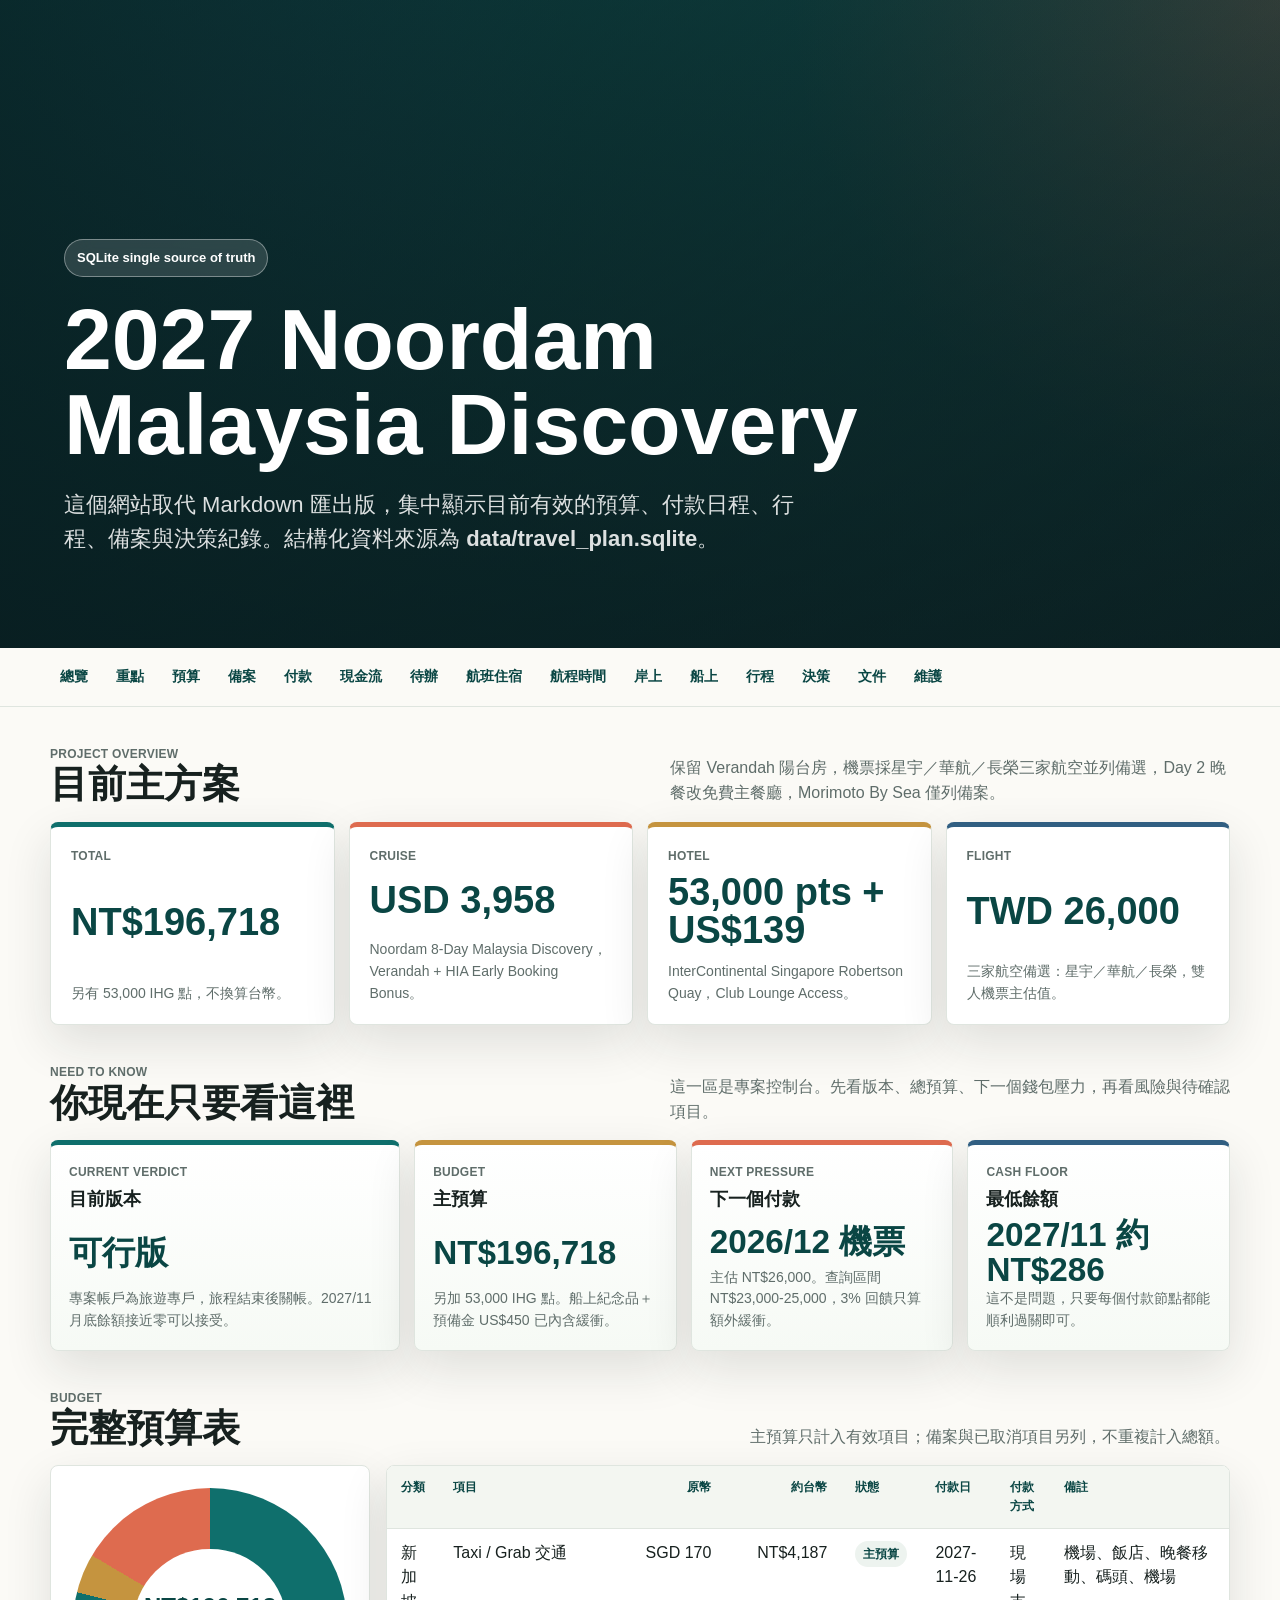
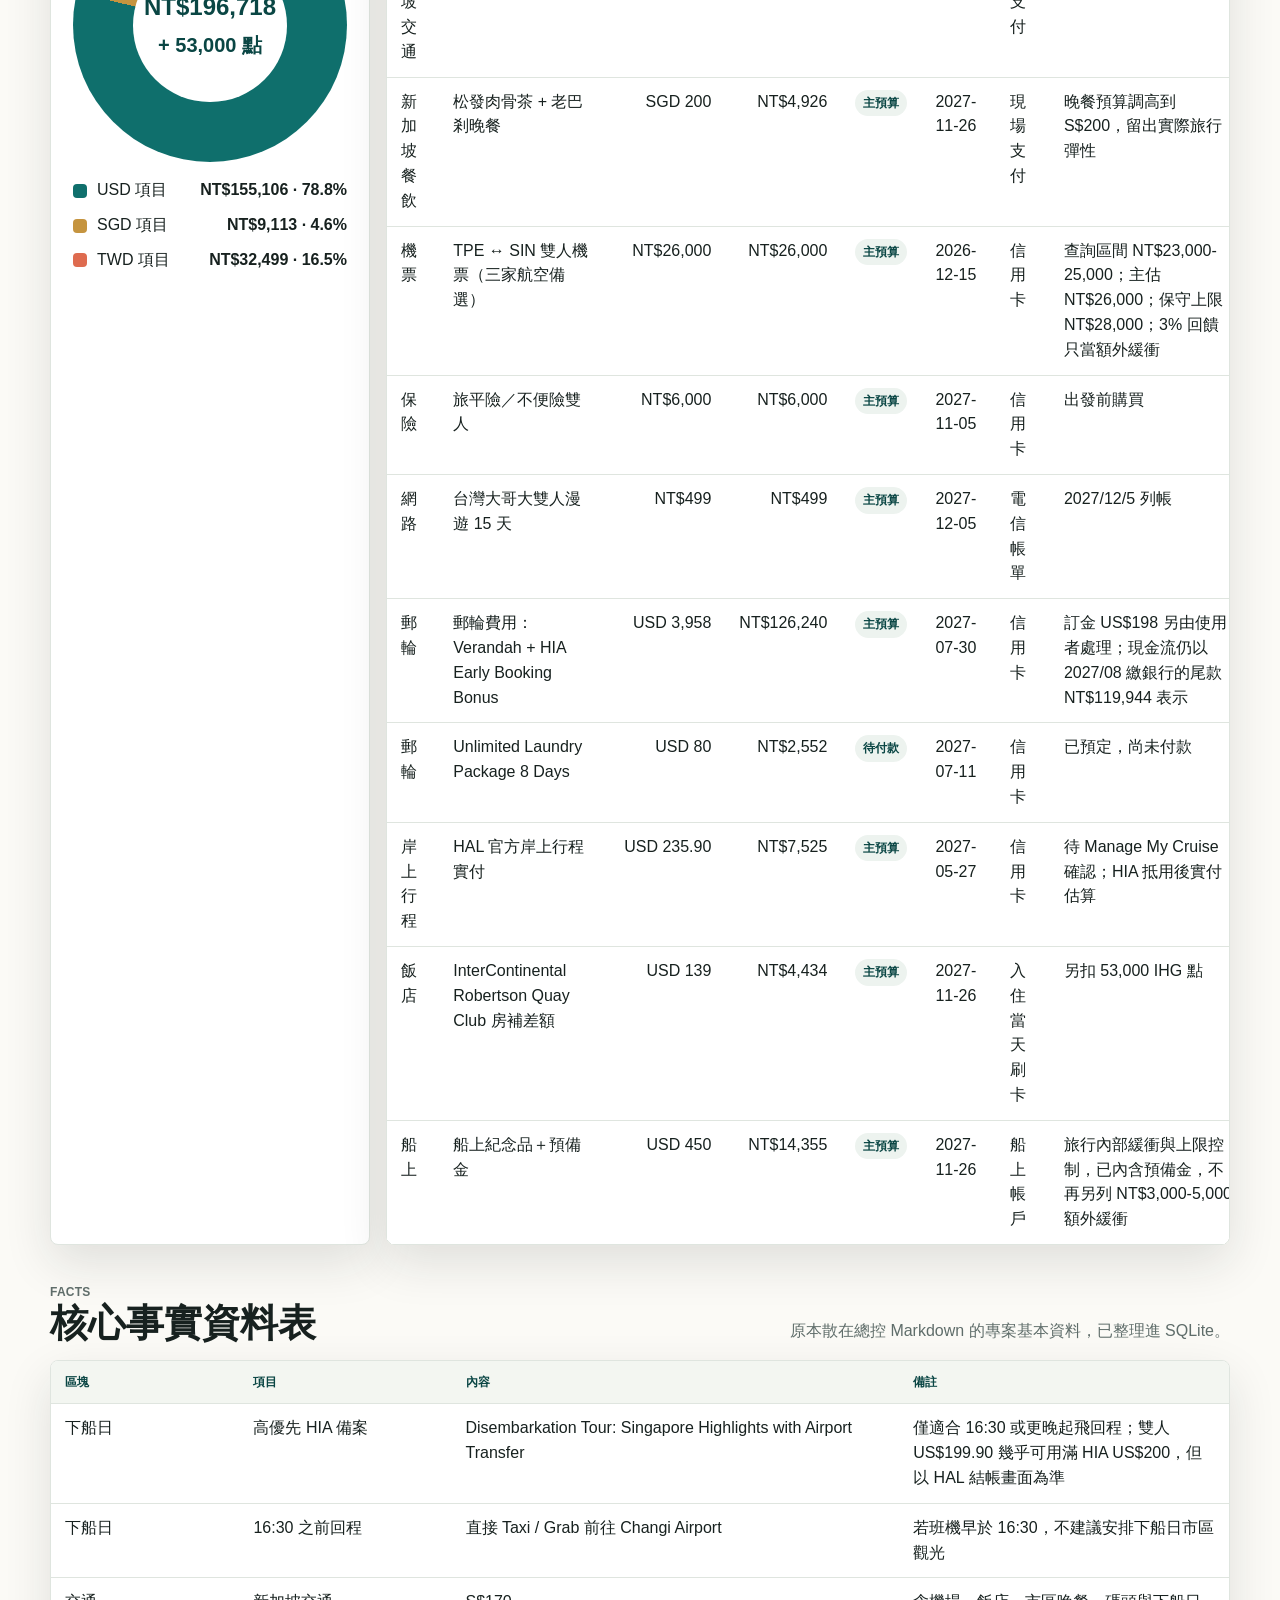
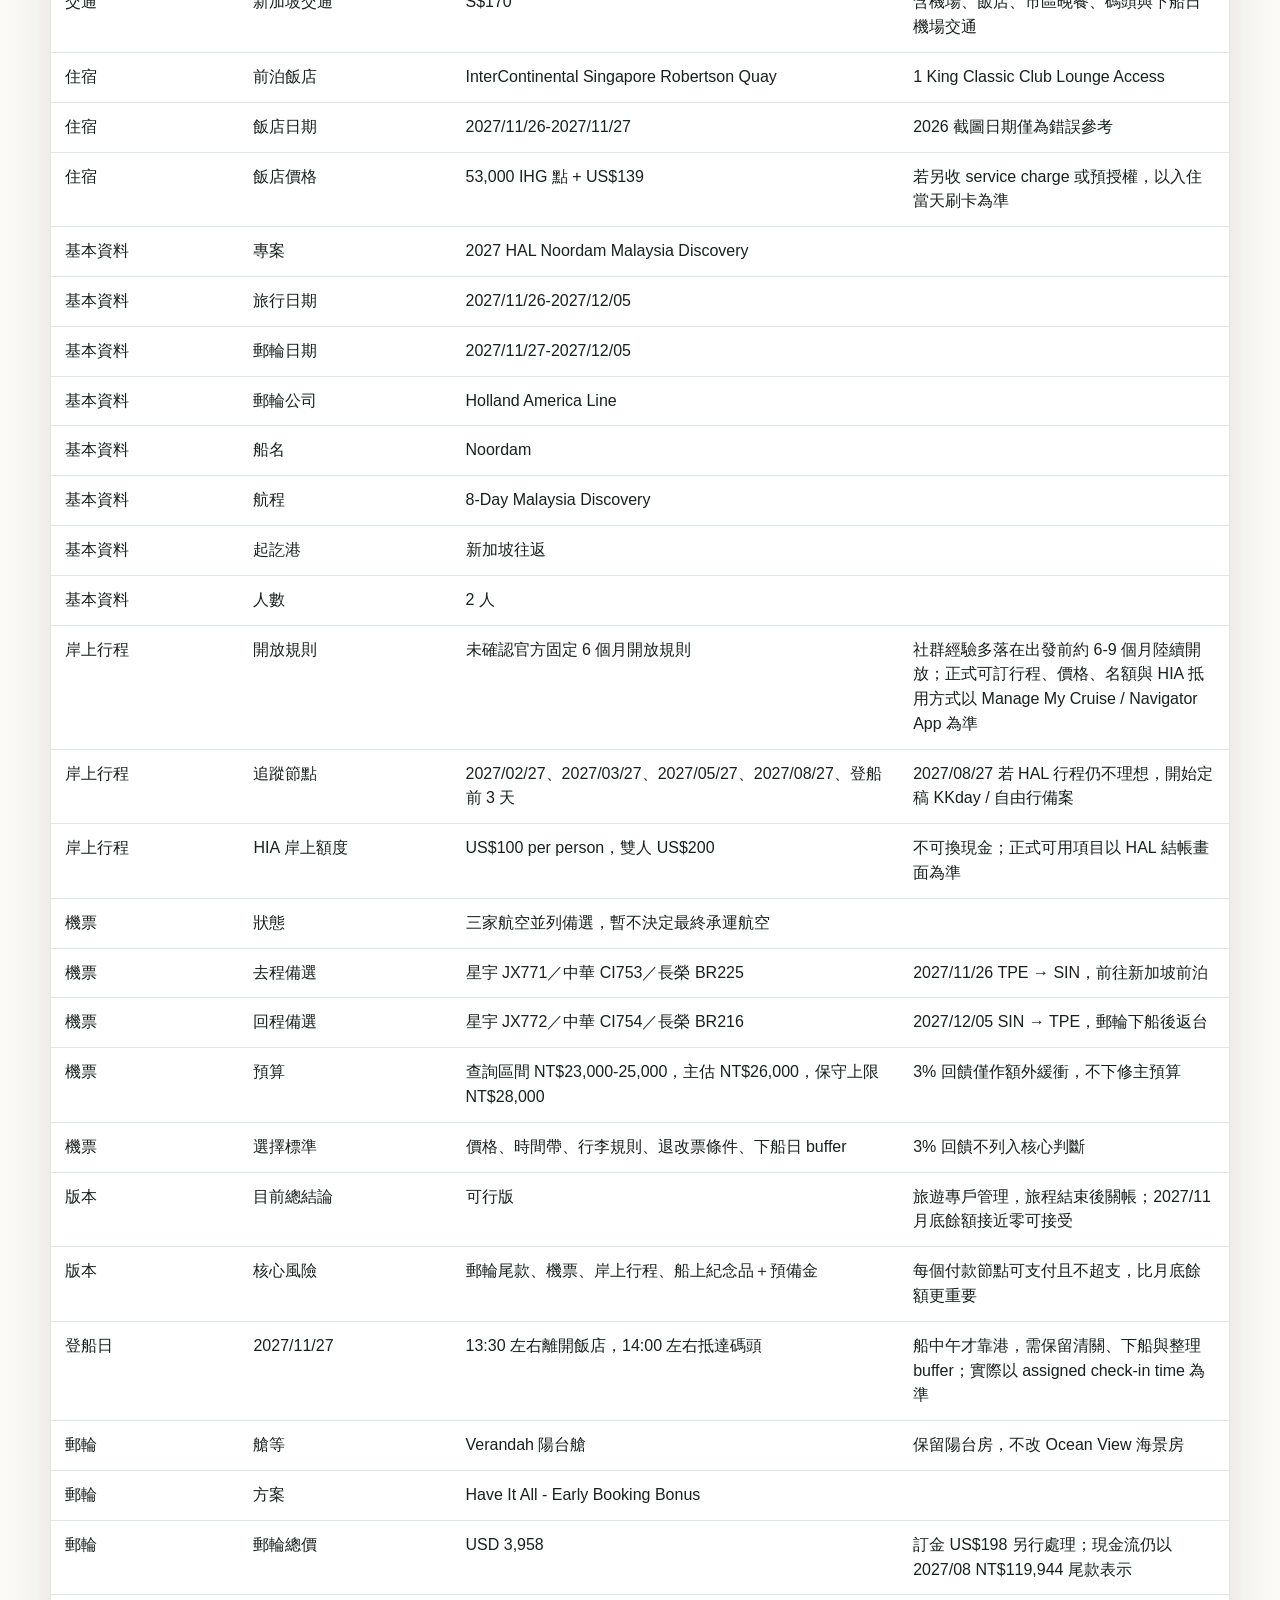
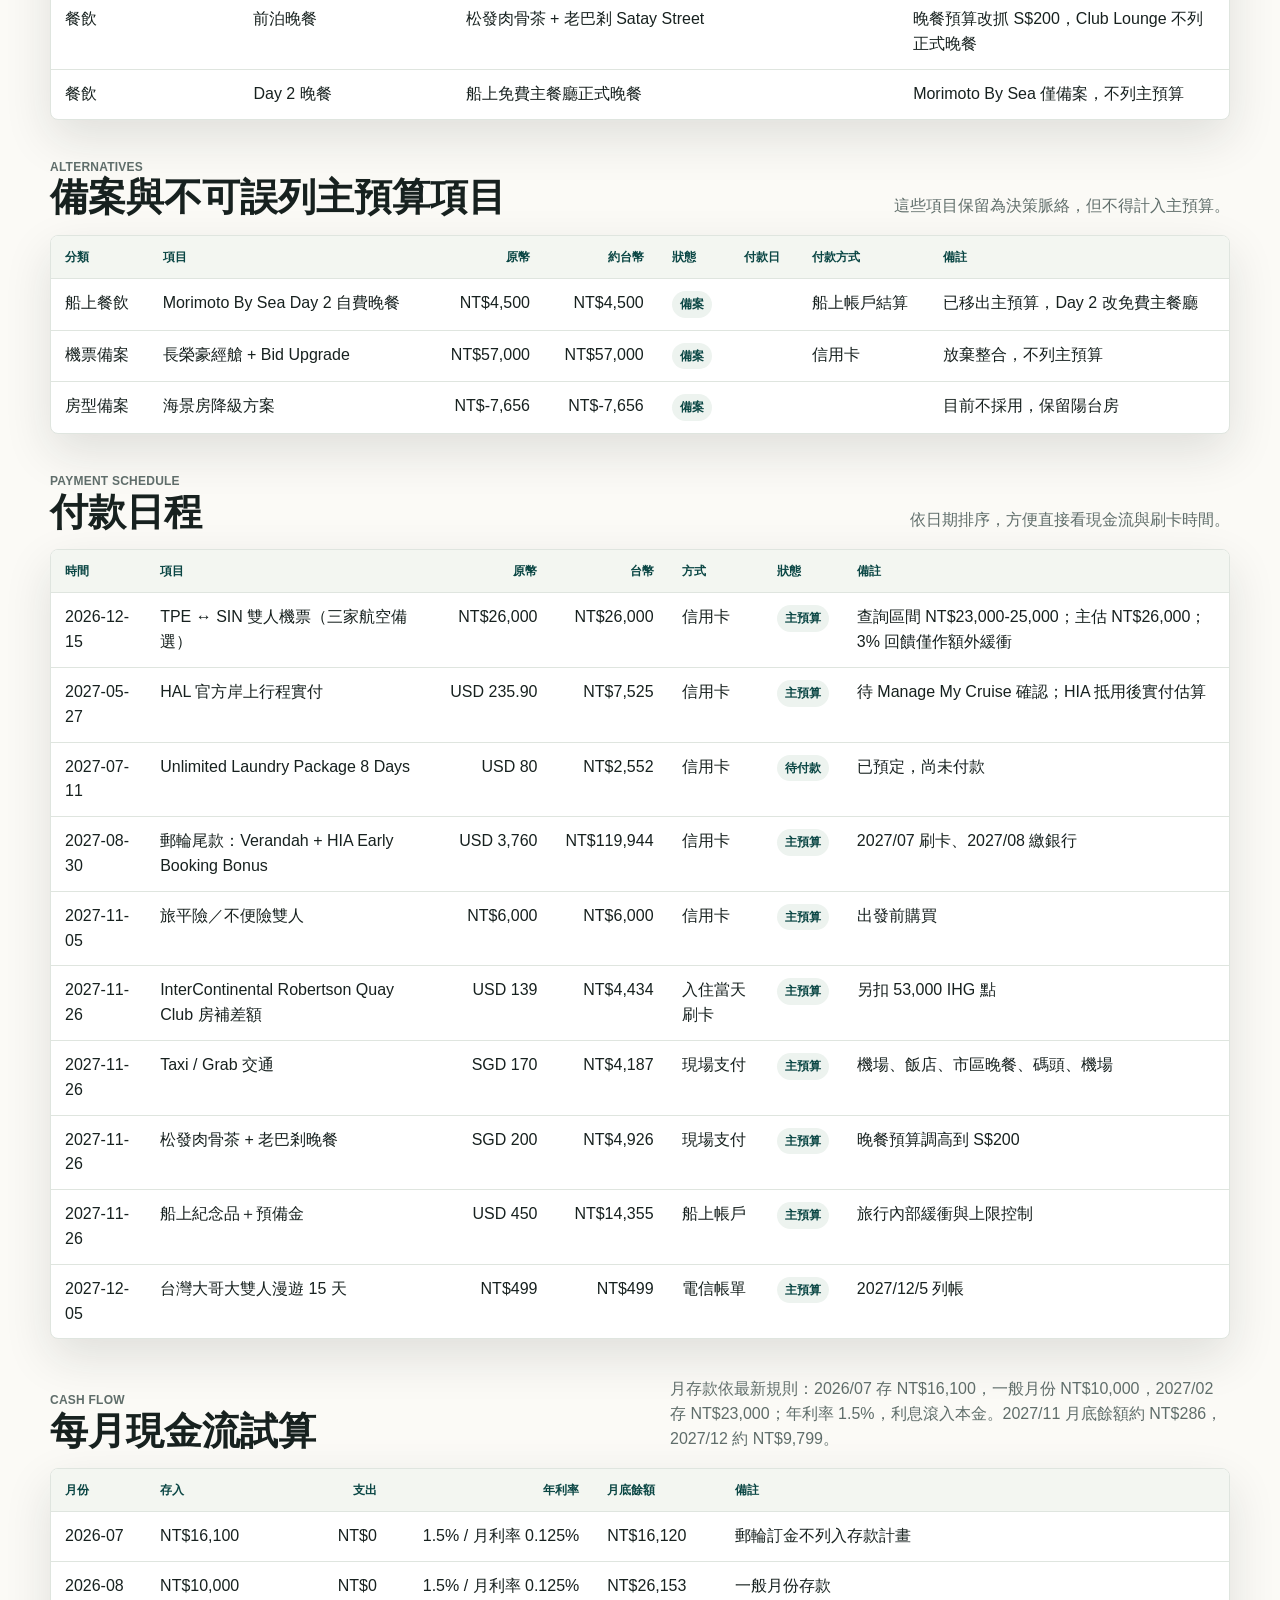
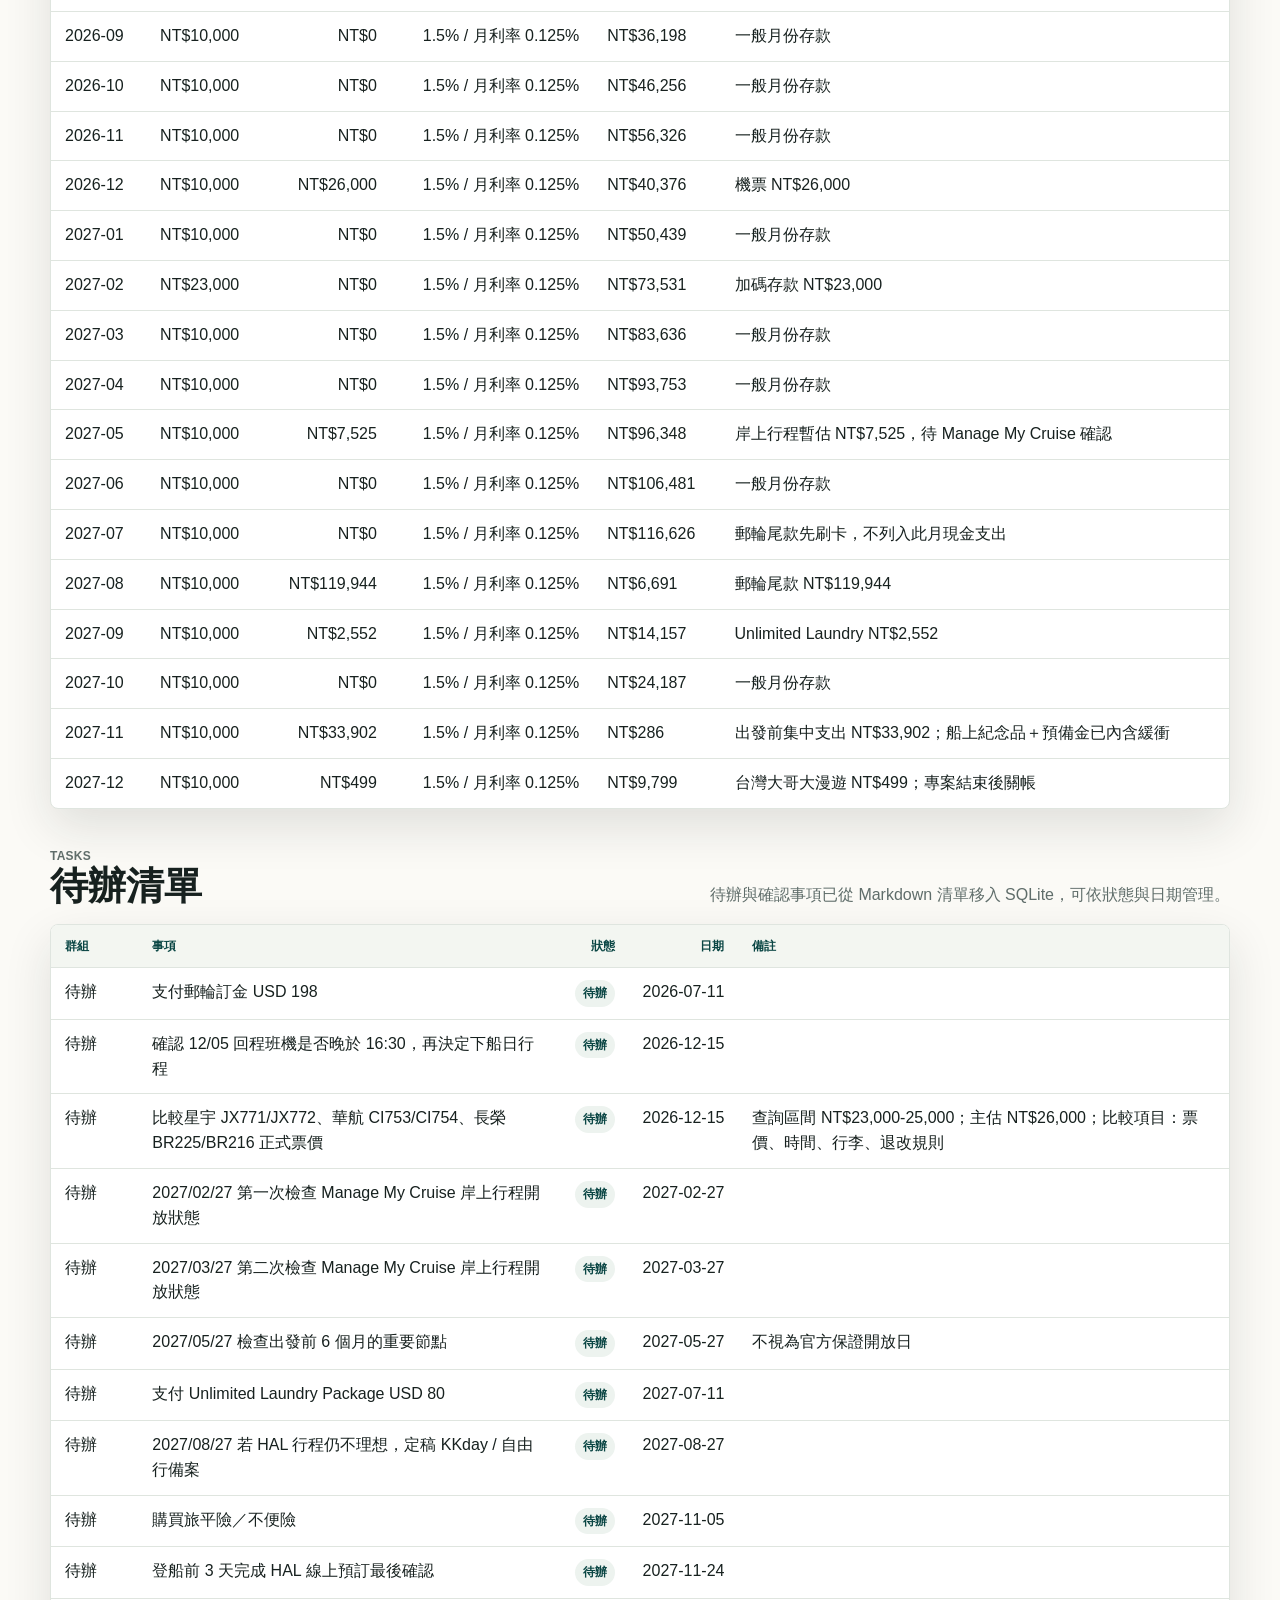
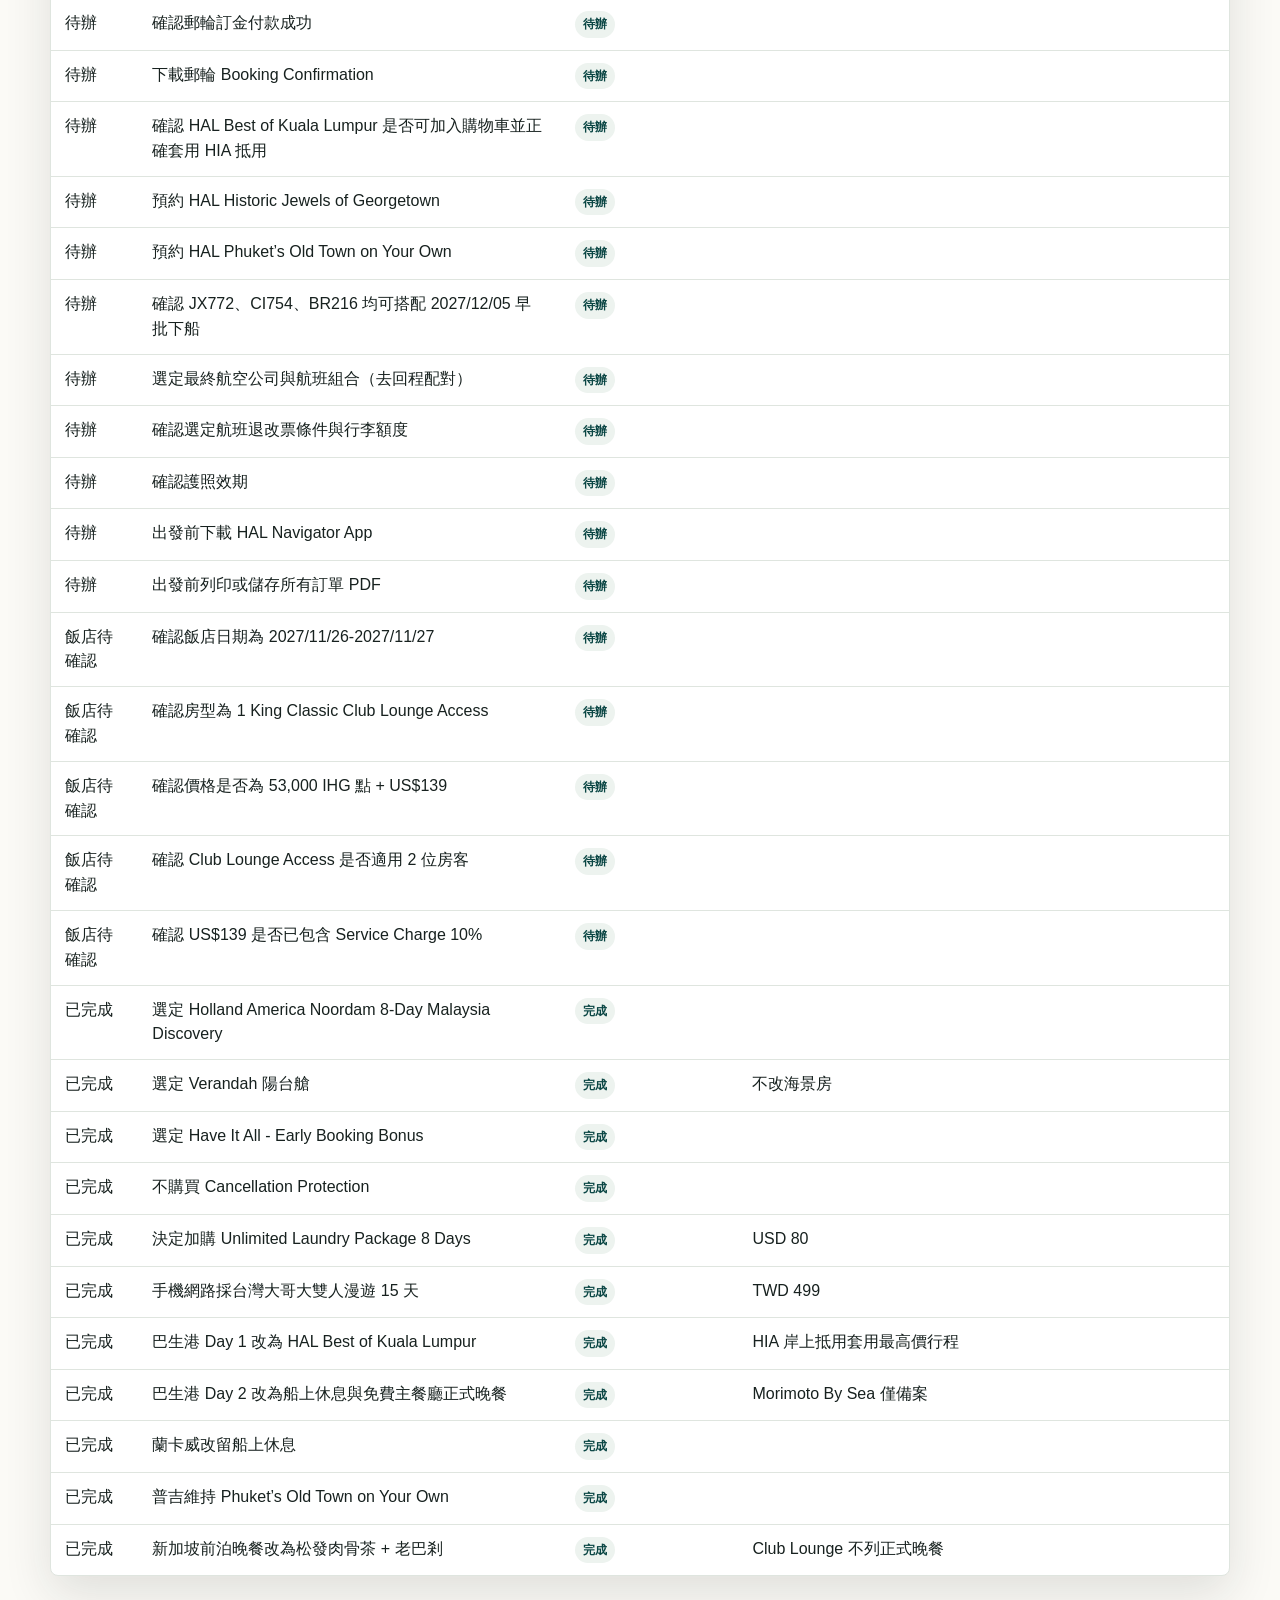
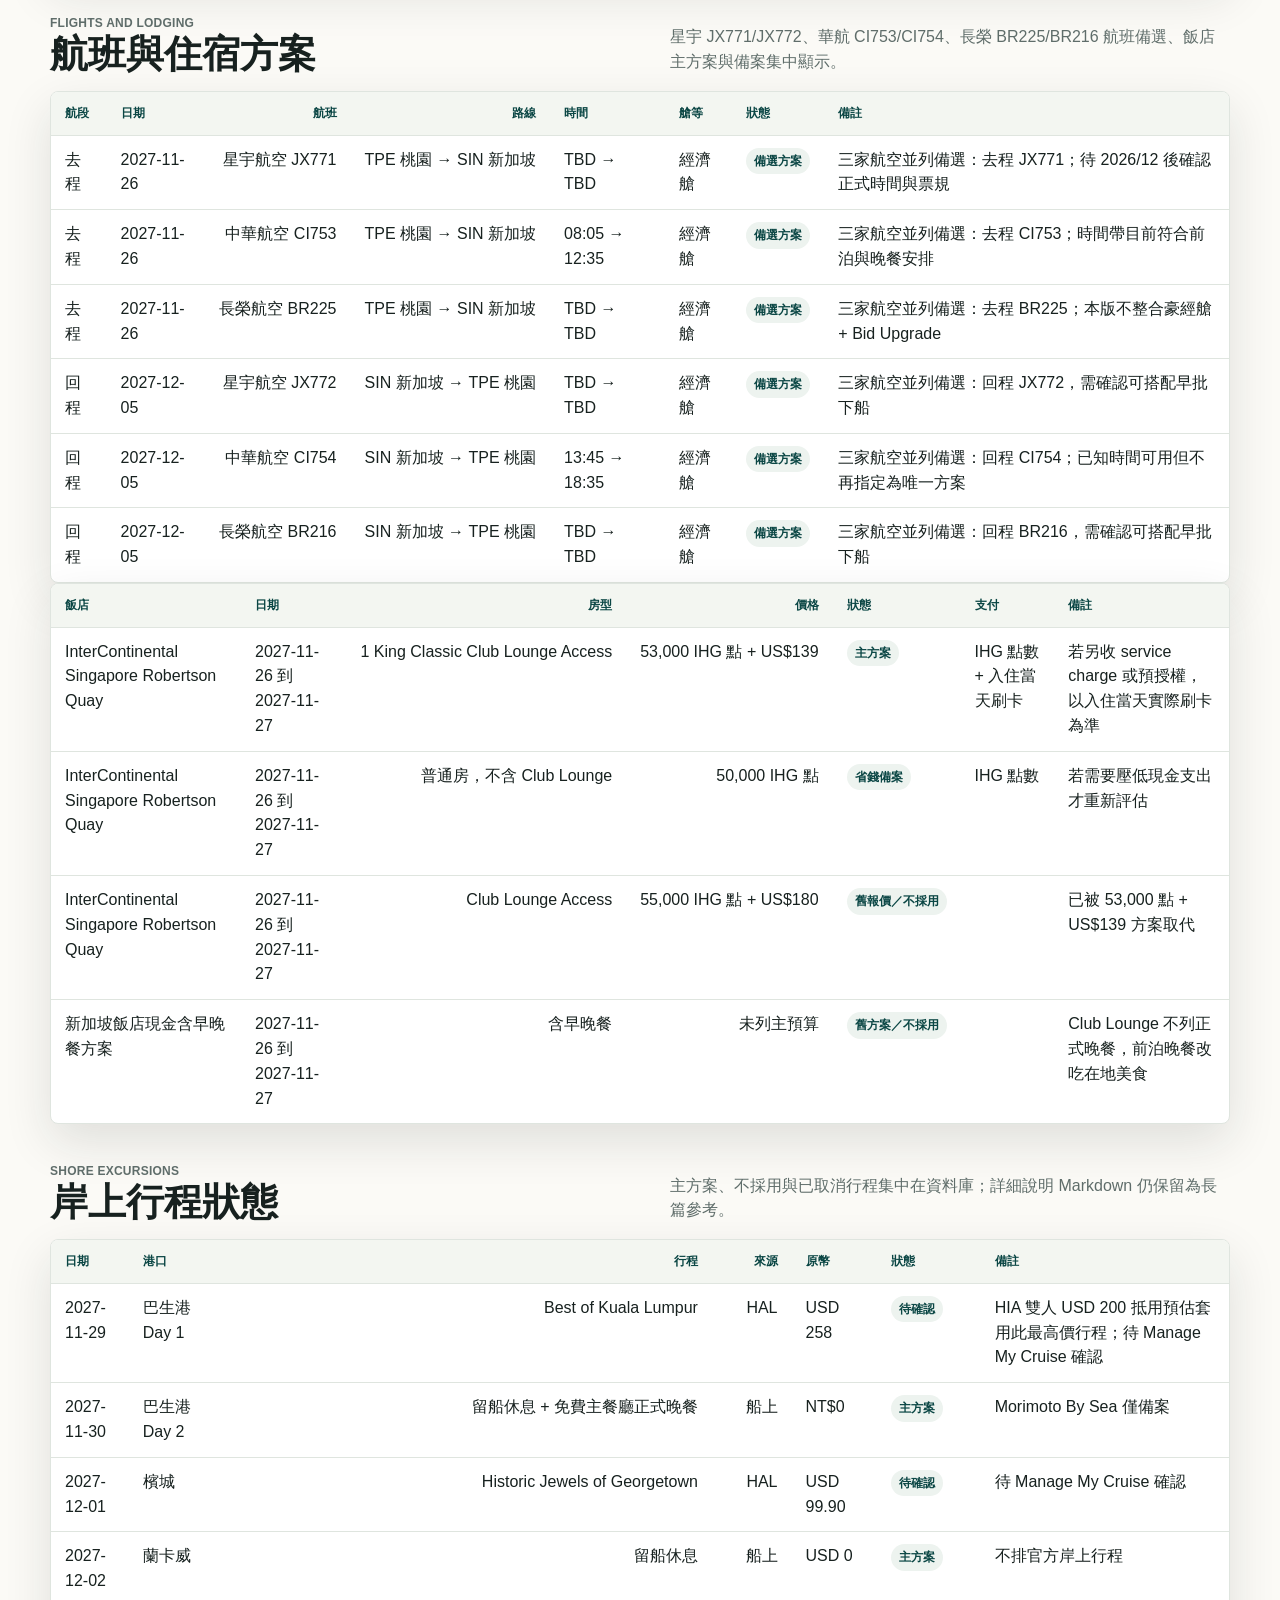
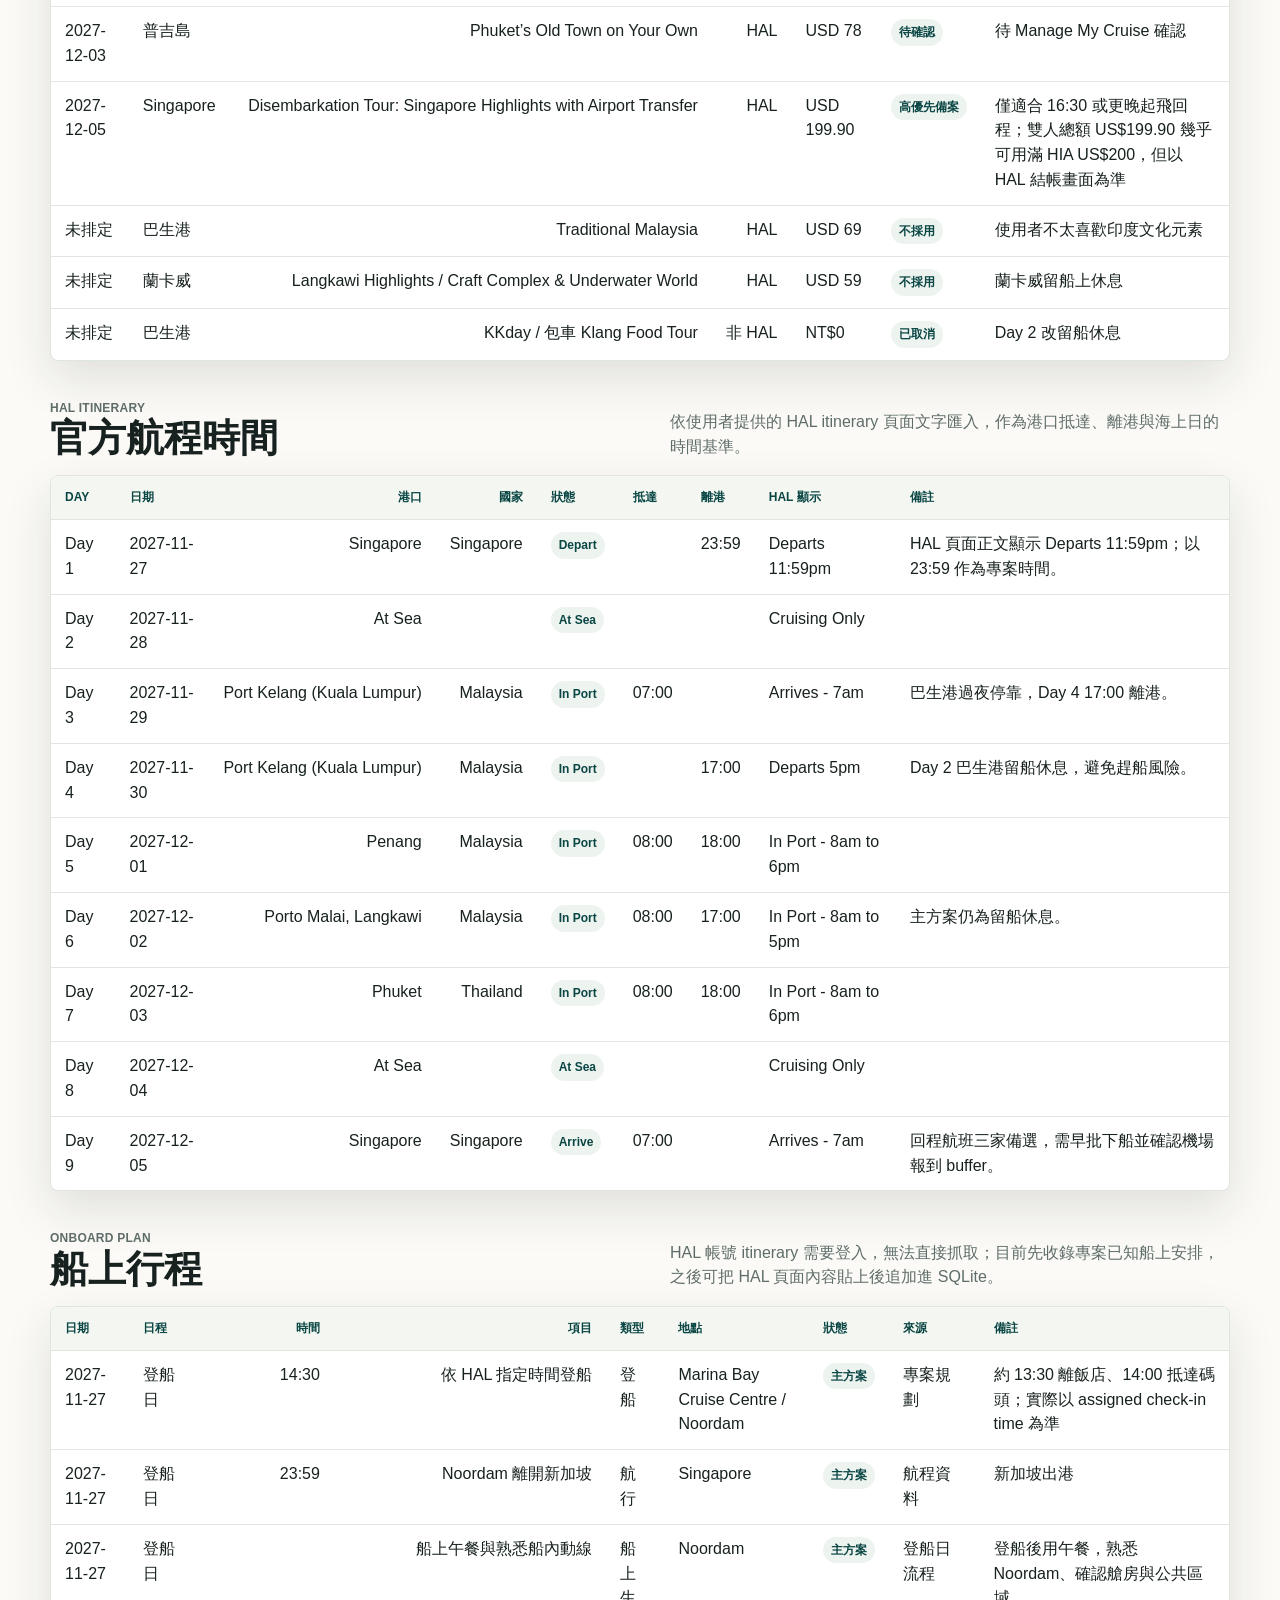
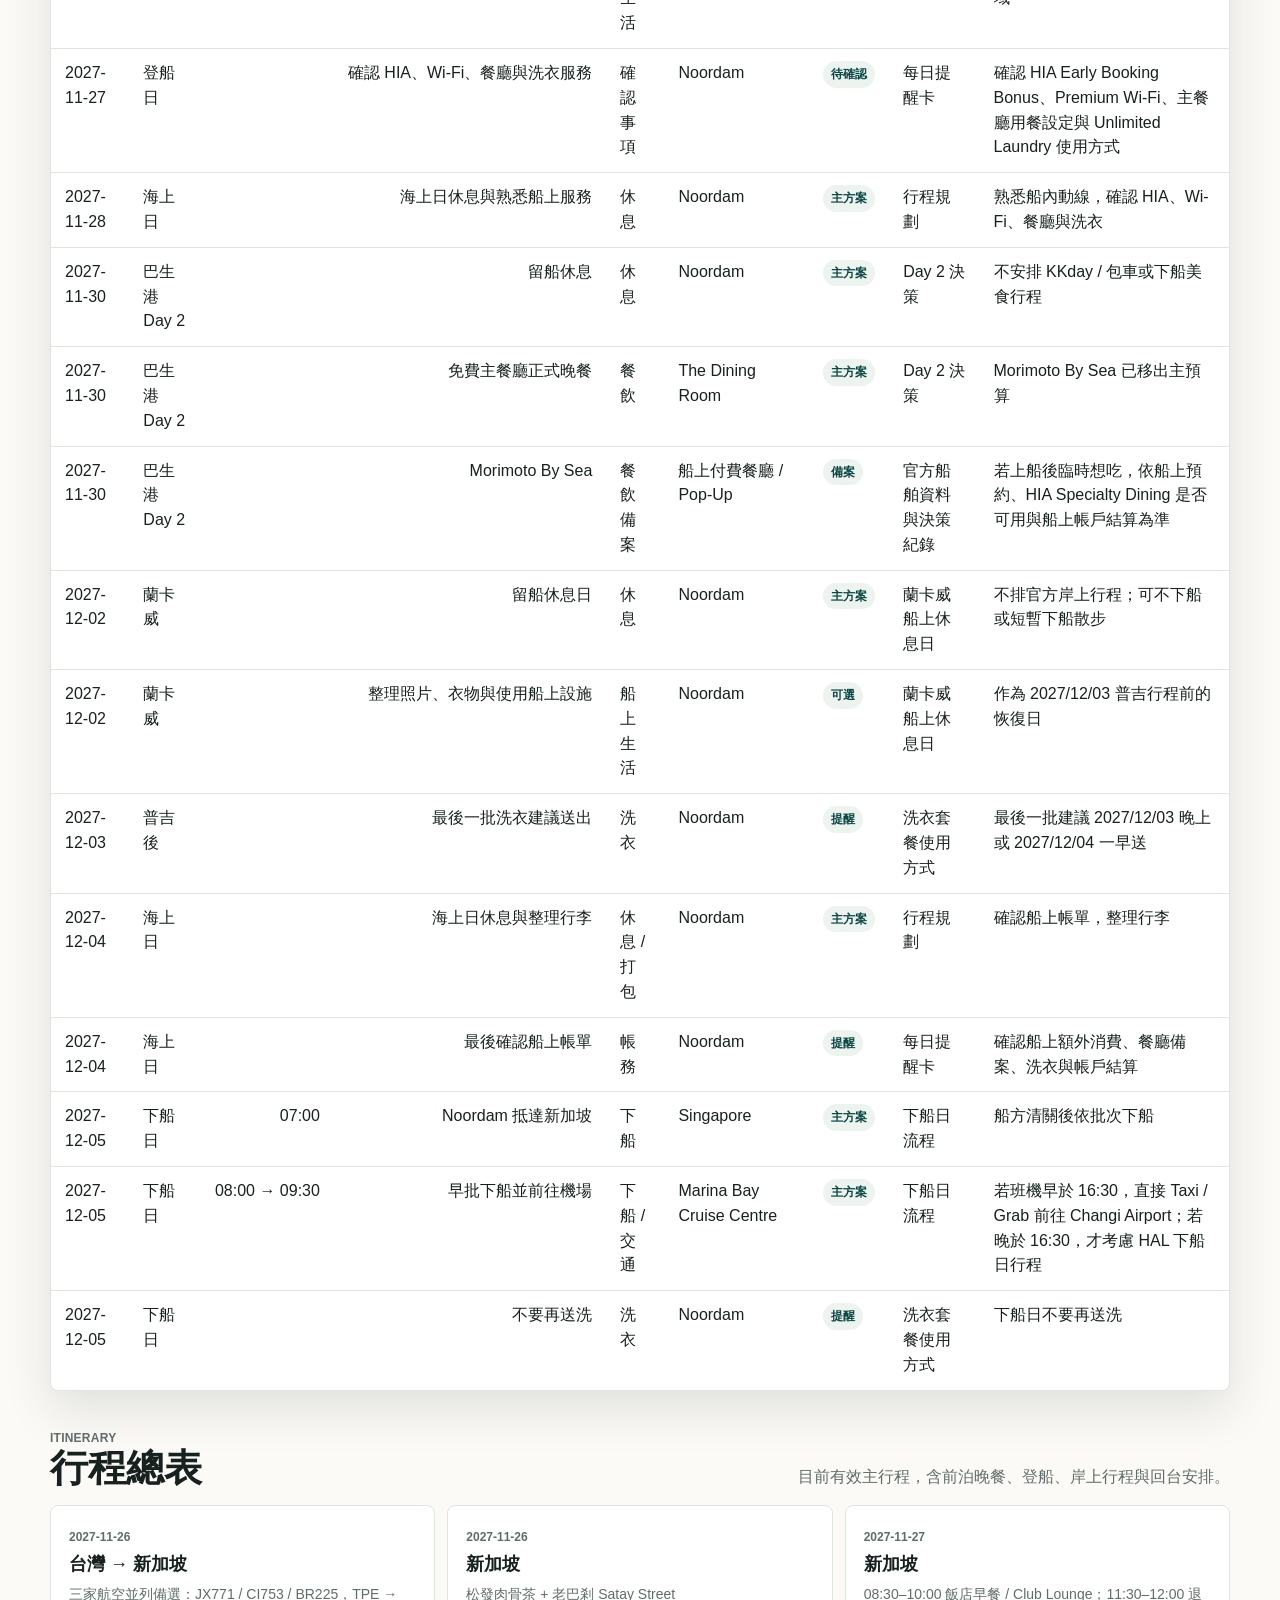
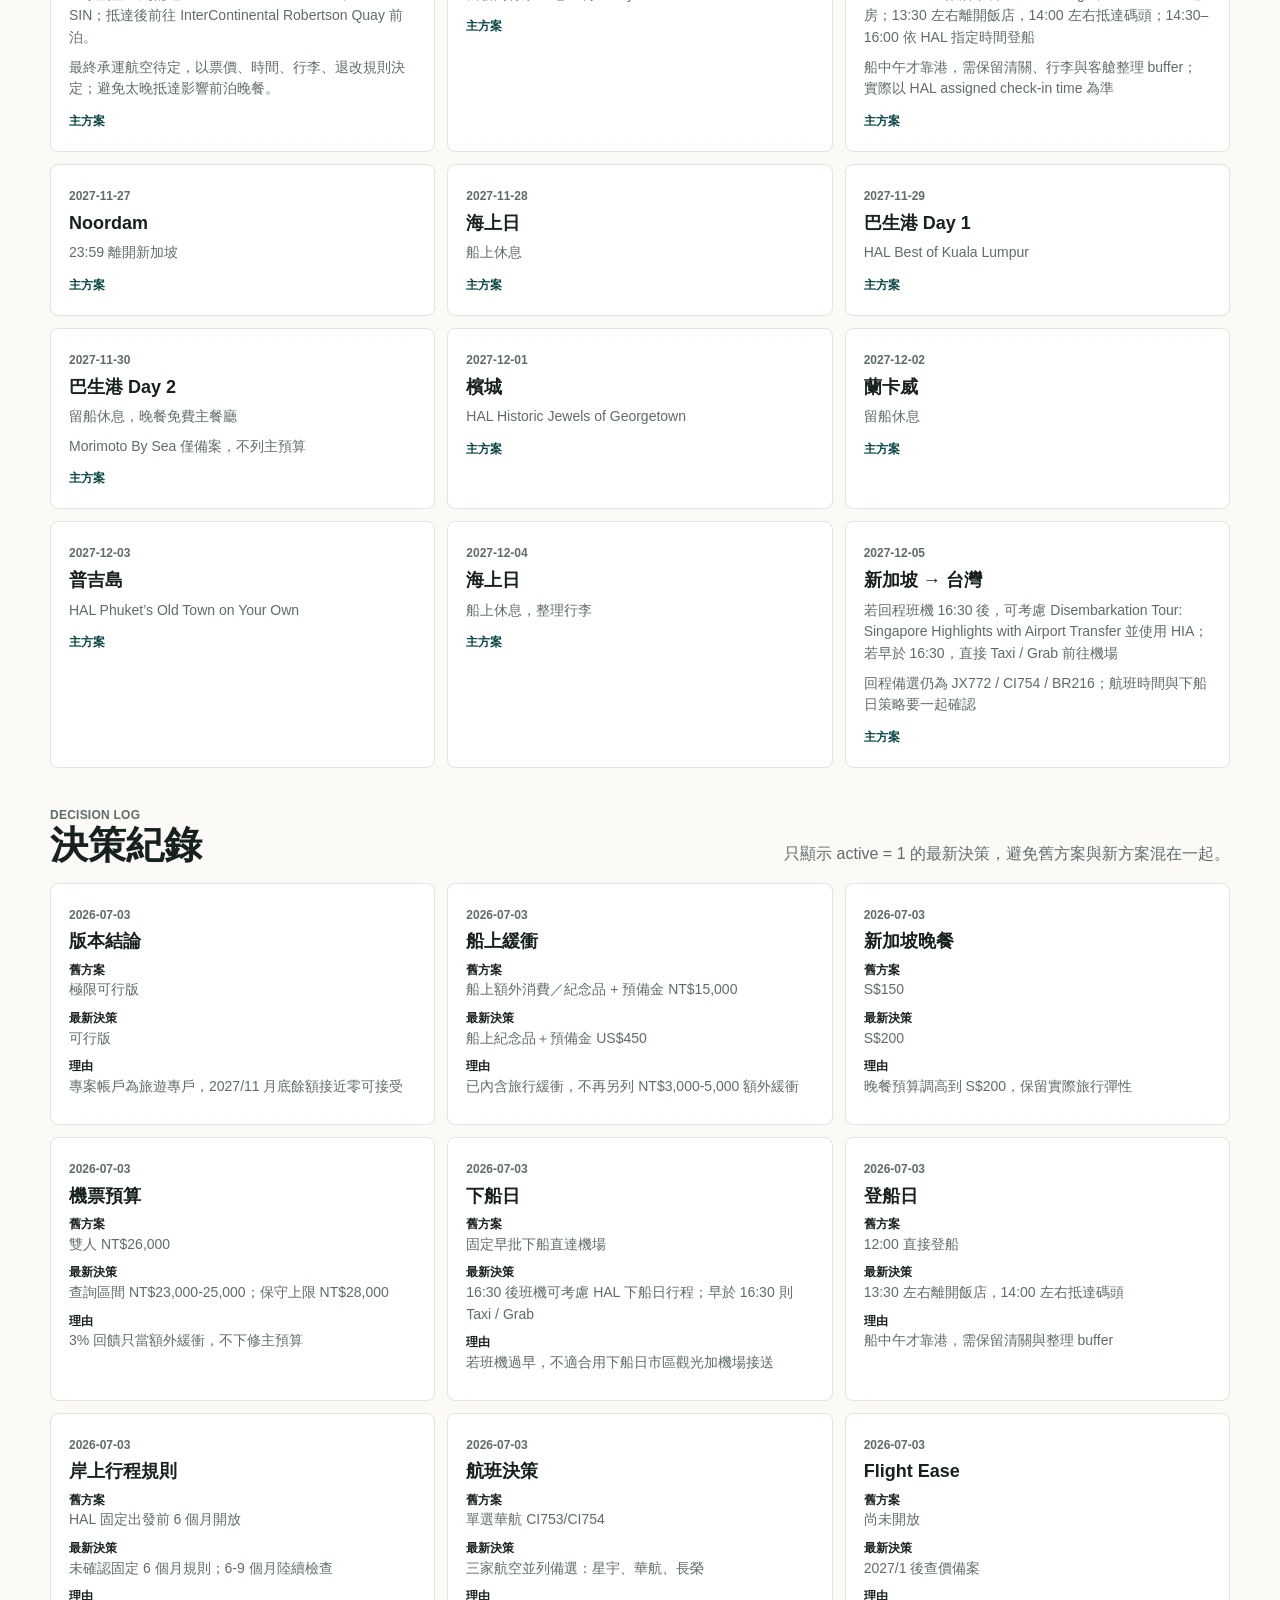
==== commit c742e8ac: "Refine facts table layout and add Pages URL" ====
--- a/index.html
+++ b/index.html
@@ -170,6 +170,13 @@
     th, td { padding: 12px 14px; border-bottom: 1px solid var(--line); text-align: left; vertical-align: top; }
     th { background: #f3f6f1; color: var(--teal-dark); font-size: 12px; font-weight: 840; text-transform: uppercase; }
     td:nth-child(3), td:nth-child(4), th:nth-child(3), th:nth-child(4) { text-align: right; white-space: nowrap; }
+    .facts-table { table-layout: fixed; min-width: 100%; }
+    .facts-table th:nth-child(1) { width: 16%; }
+    .facts-table th:nth-child(2) { width: 18%; }
+    .facts-table th:nth-child(3) { width: 38%; }
+    .facts-table th:nth-child(4) { width: 28%; }
+    .facts-table th, .facts-table td { white-space: normal; word-break: break-word; overflow-wrap: anywhere; }
+    .facts-table th:nth-child(3), .facts-table th:nth-child(4), .facts-table td:nth-child(3), .facts-table td:nth-child(4) { text-align: left; }
     tr:last-child td { border-bottom: 0; }
     .pill { display: inline-flex; padding: 4px 8px; border-radius: 999px; background: #edf3ef; color: var(--teal-dark); font-size: 12px; font-weight: 780; white-space: nowrap; }
     .cards { display: grid; grid-template-columns: repeat(3, minmax(0, 1fr)); gap: 12px; }
@@ -321,7 +328,7 @@
         <div><span class="kicker">Facts</span><h2>核心事實資料表</h2></div>
         <p>原本散在總控 Markdown 的專案基本資料，已整理進 SQLite。</p>
       </div>
-      <div class="table-wrap"><table>
+      <div class="table-wrap"><table class="facts-table">
 <thead><tr><th>區塊</th><th>項目</th><th>內容</th><th>備註</th></tr></thead>
 <tbody>
 <tr><td>下船日</td><td>高優先 HIA 備案</td><td>Disembarkation Tour: Singapore Highlights with Airport Transfer</td><td>僅適合 16:30 或更晚起飛回程；雙人 US$199.90 幾乎可用滿 HIA US$200，但以 HAL 結帳畫面為準</td></tr>
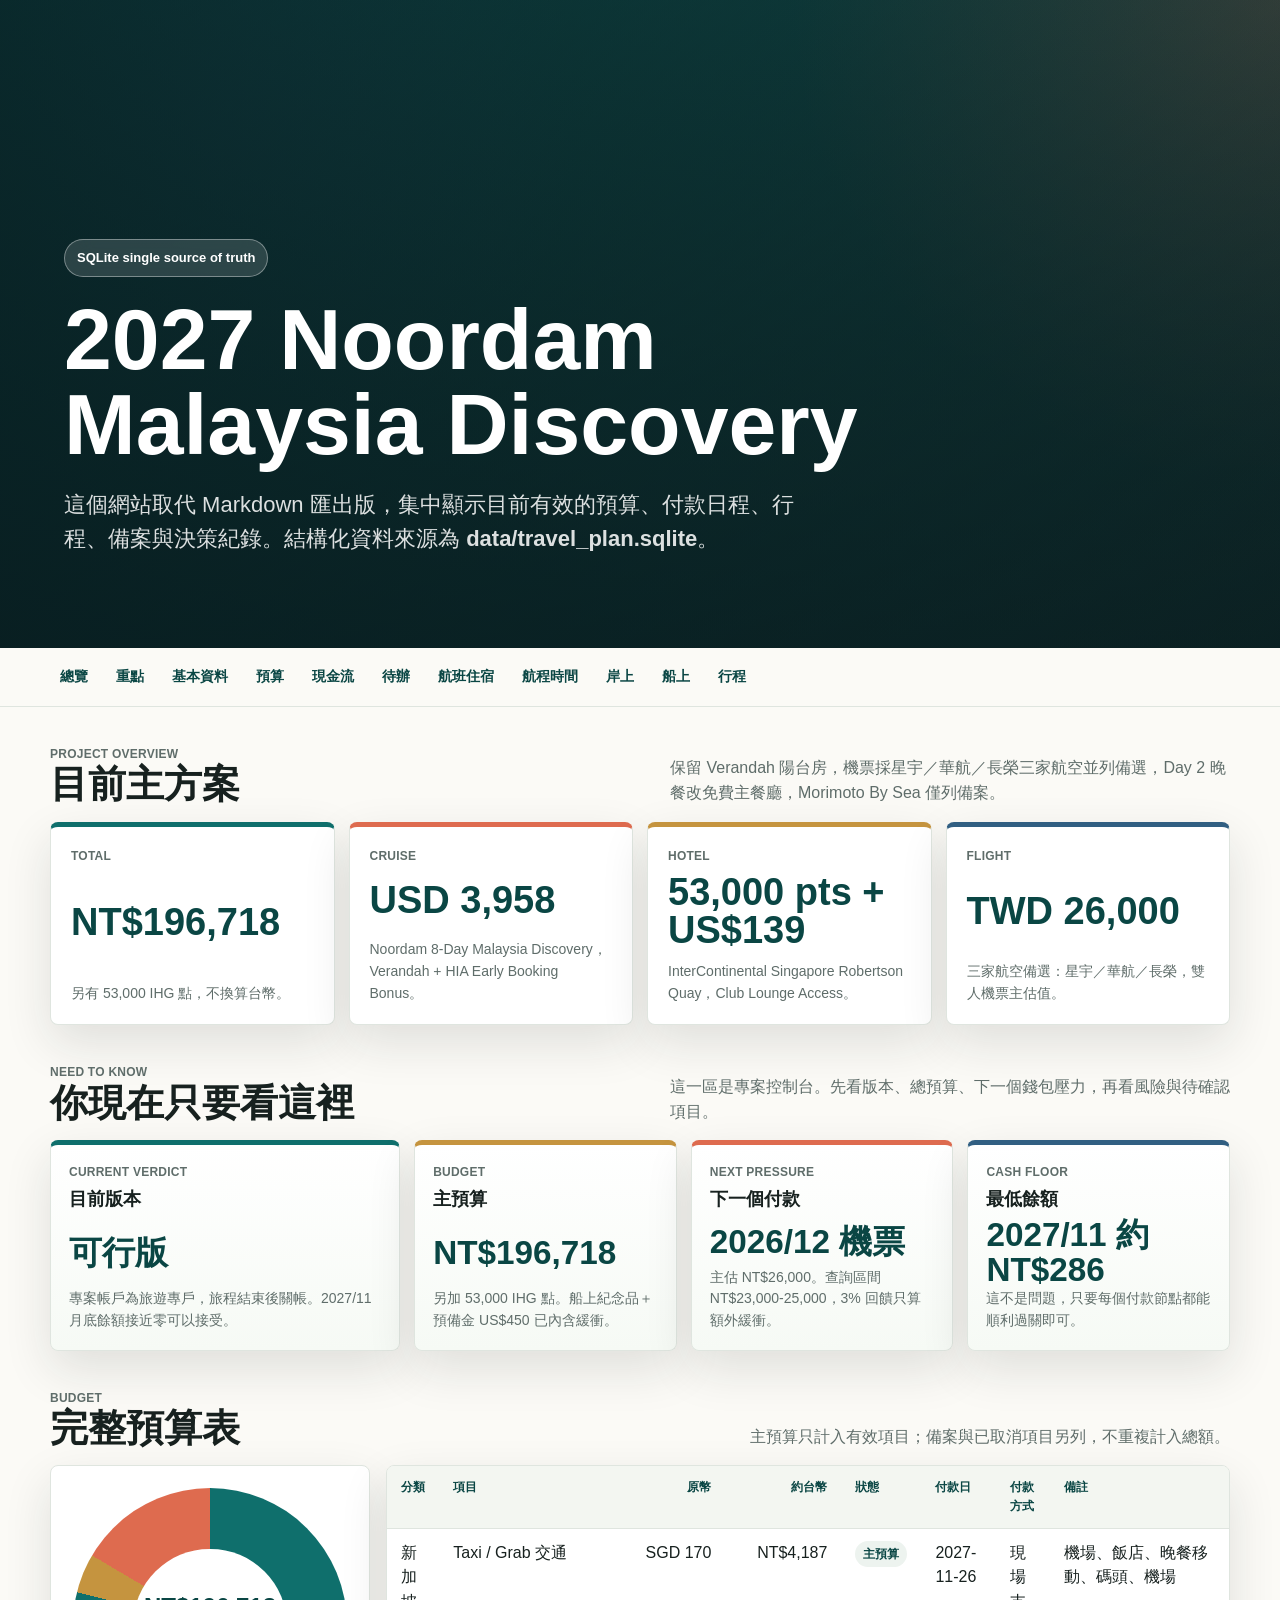
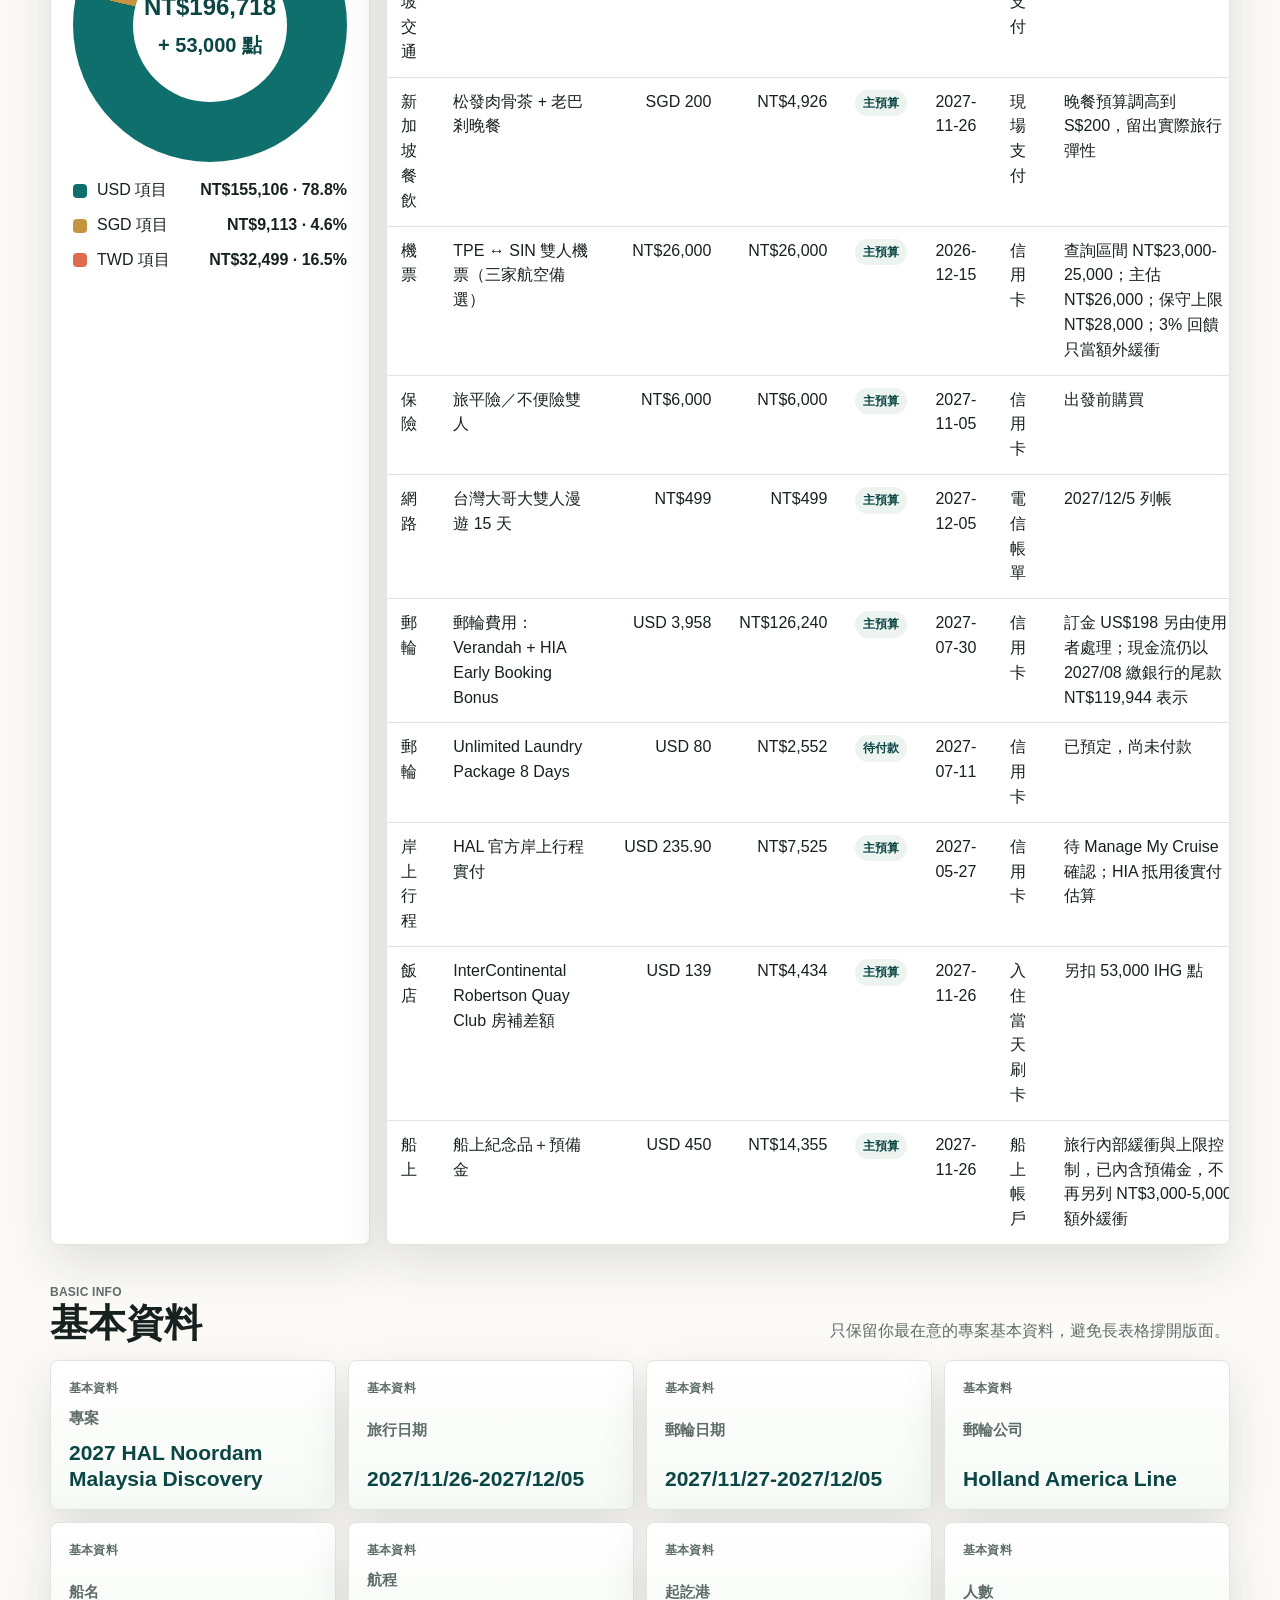
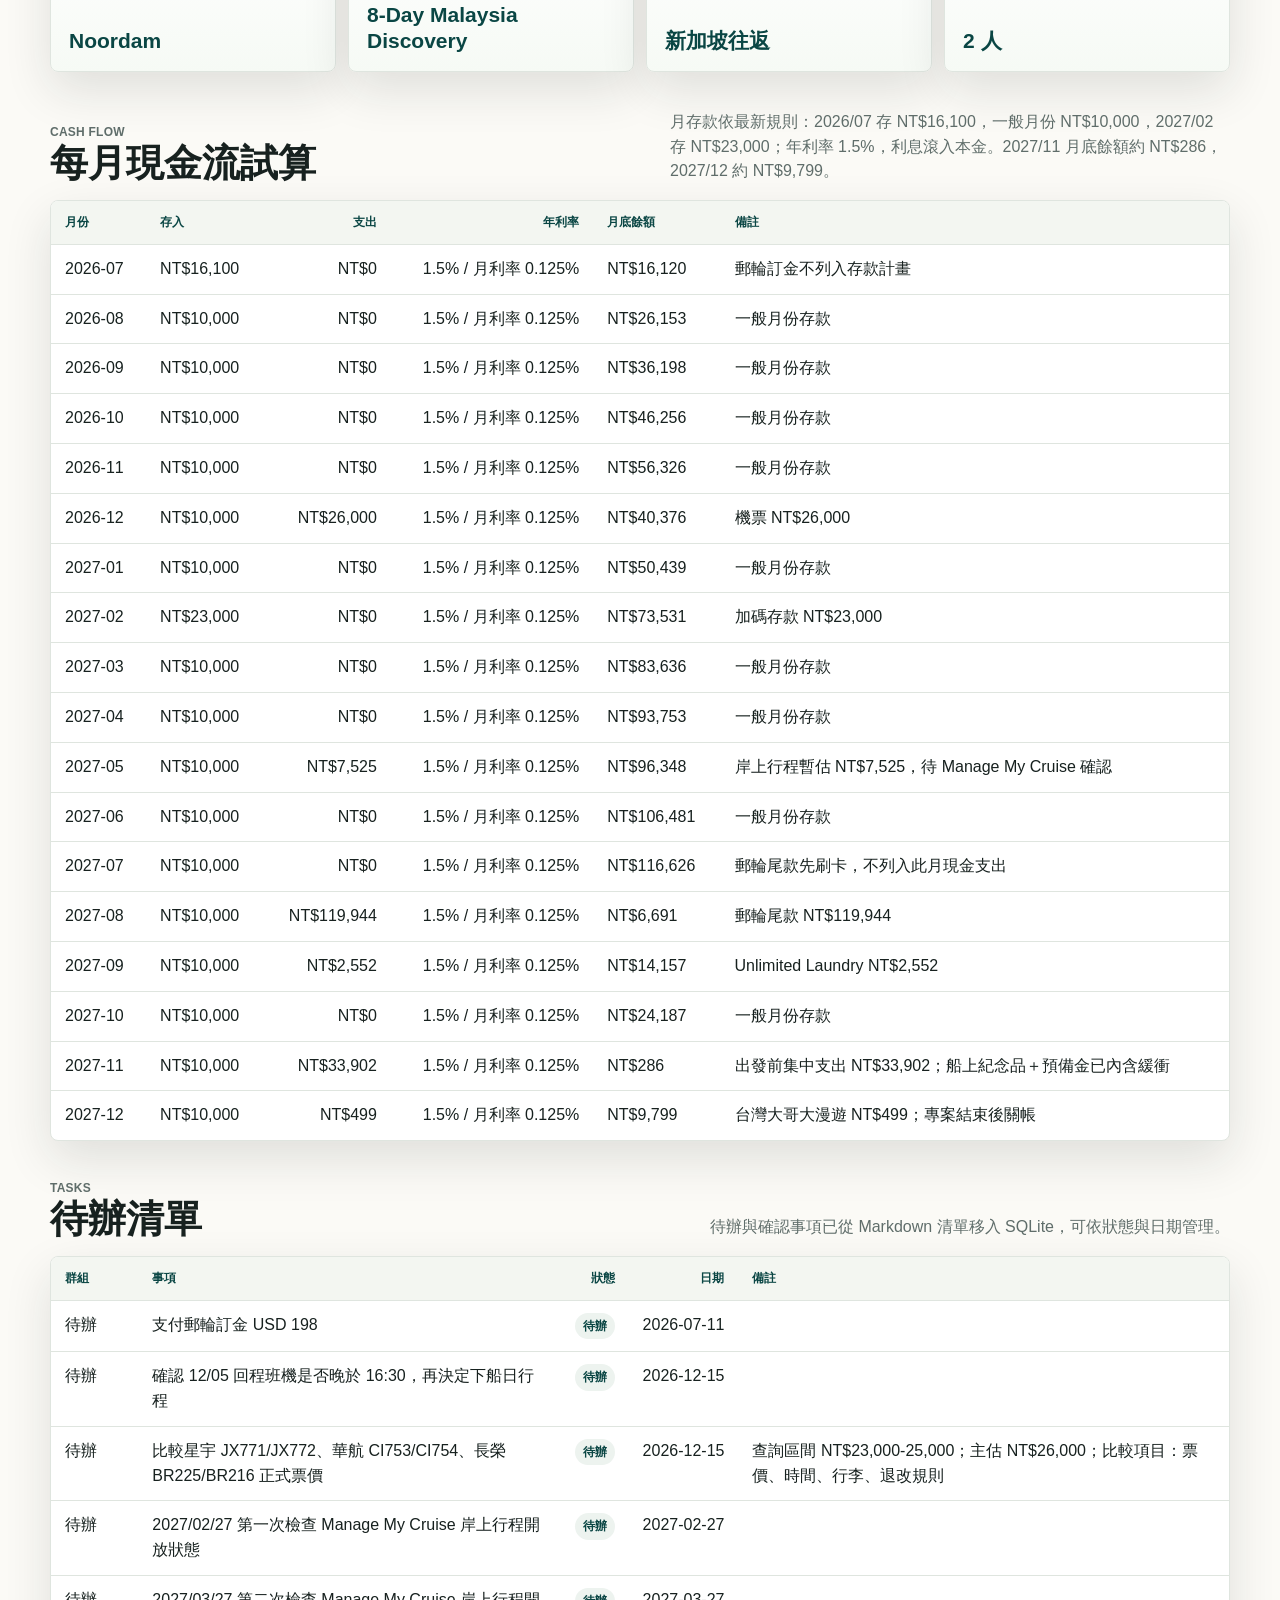
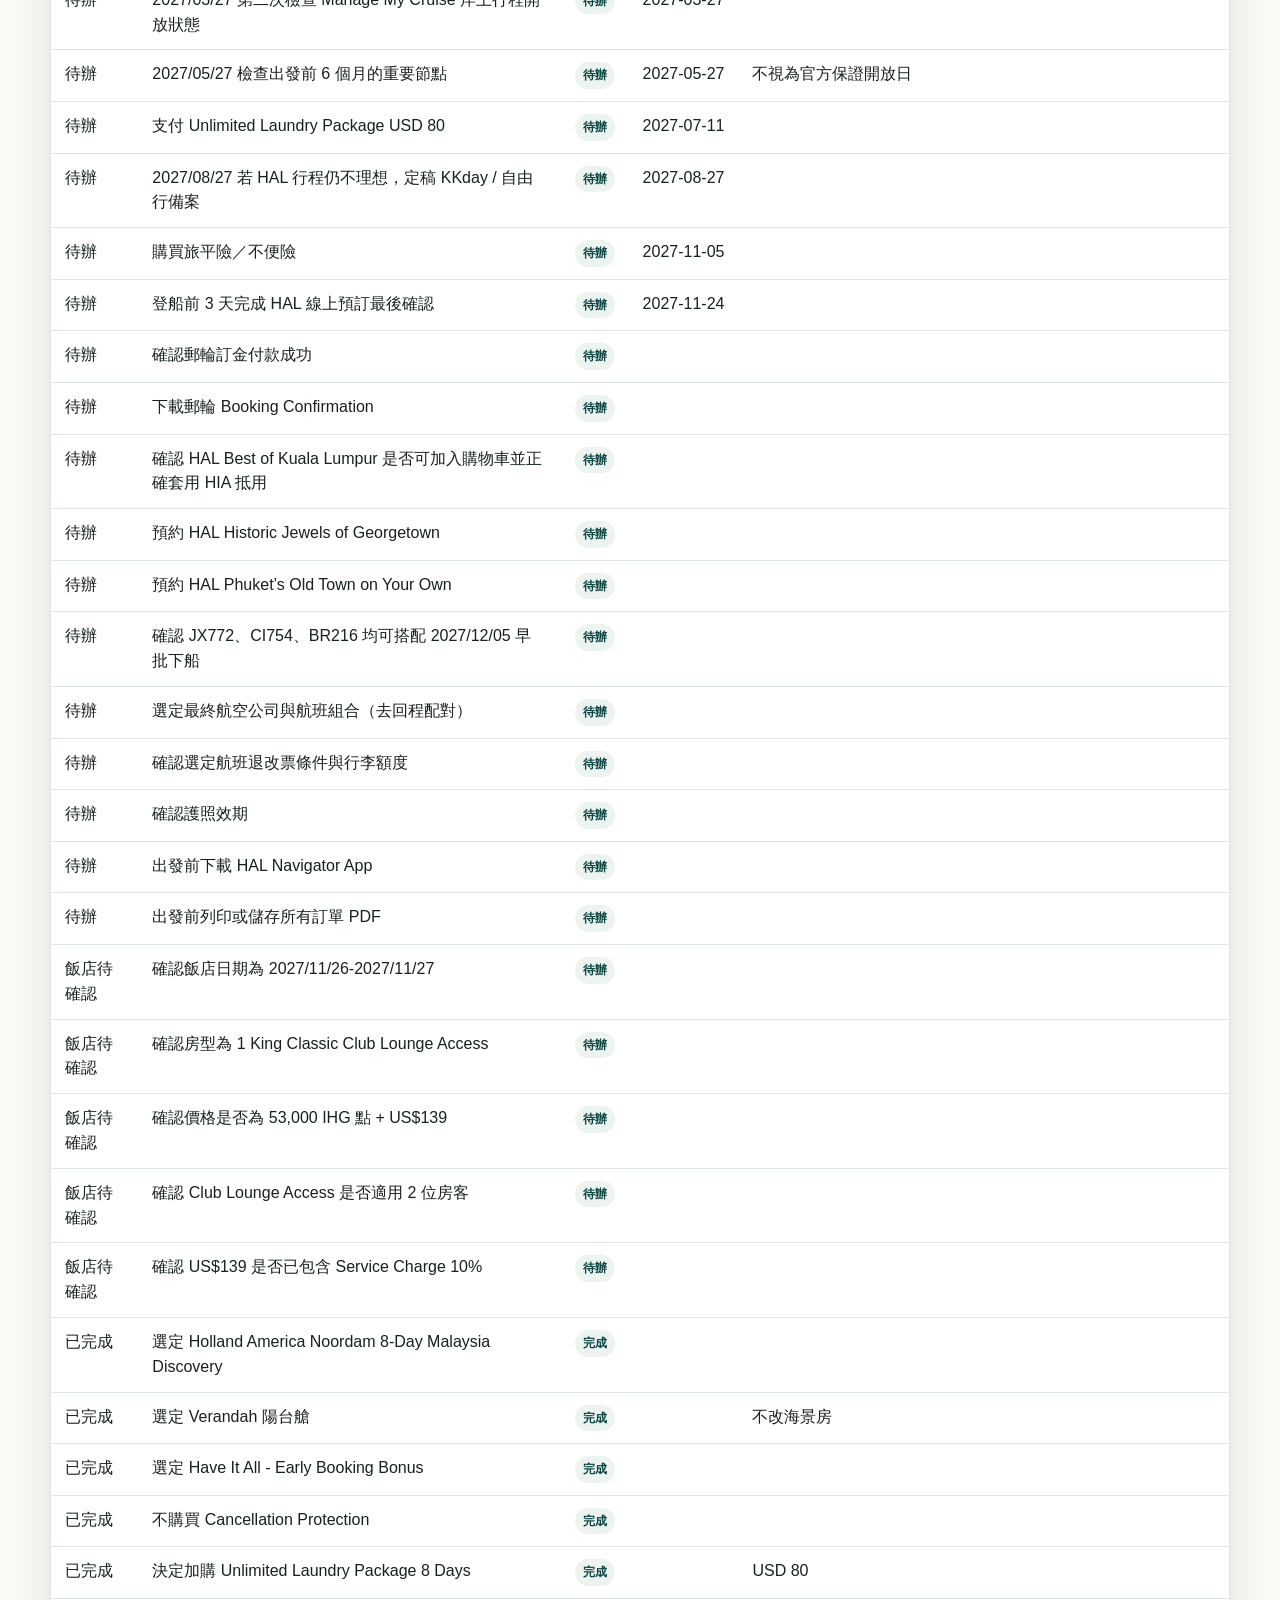
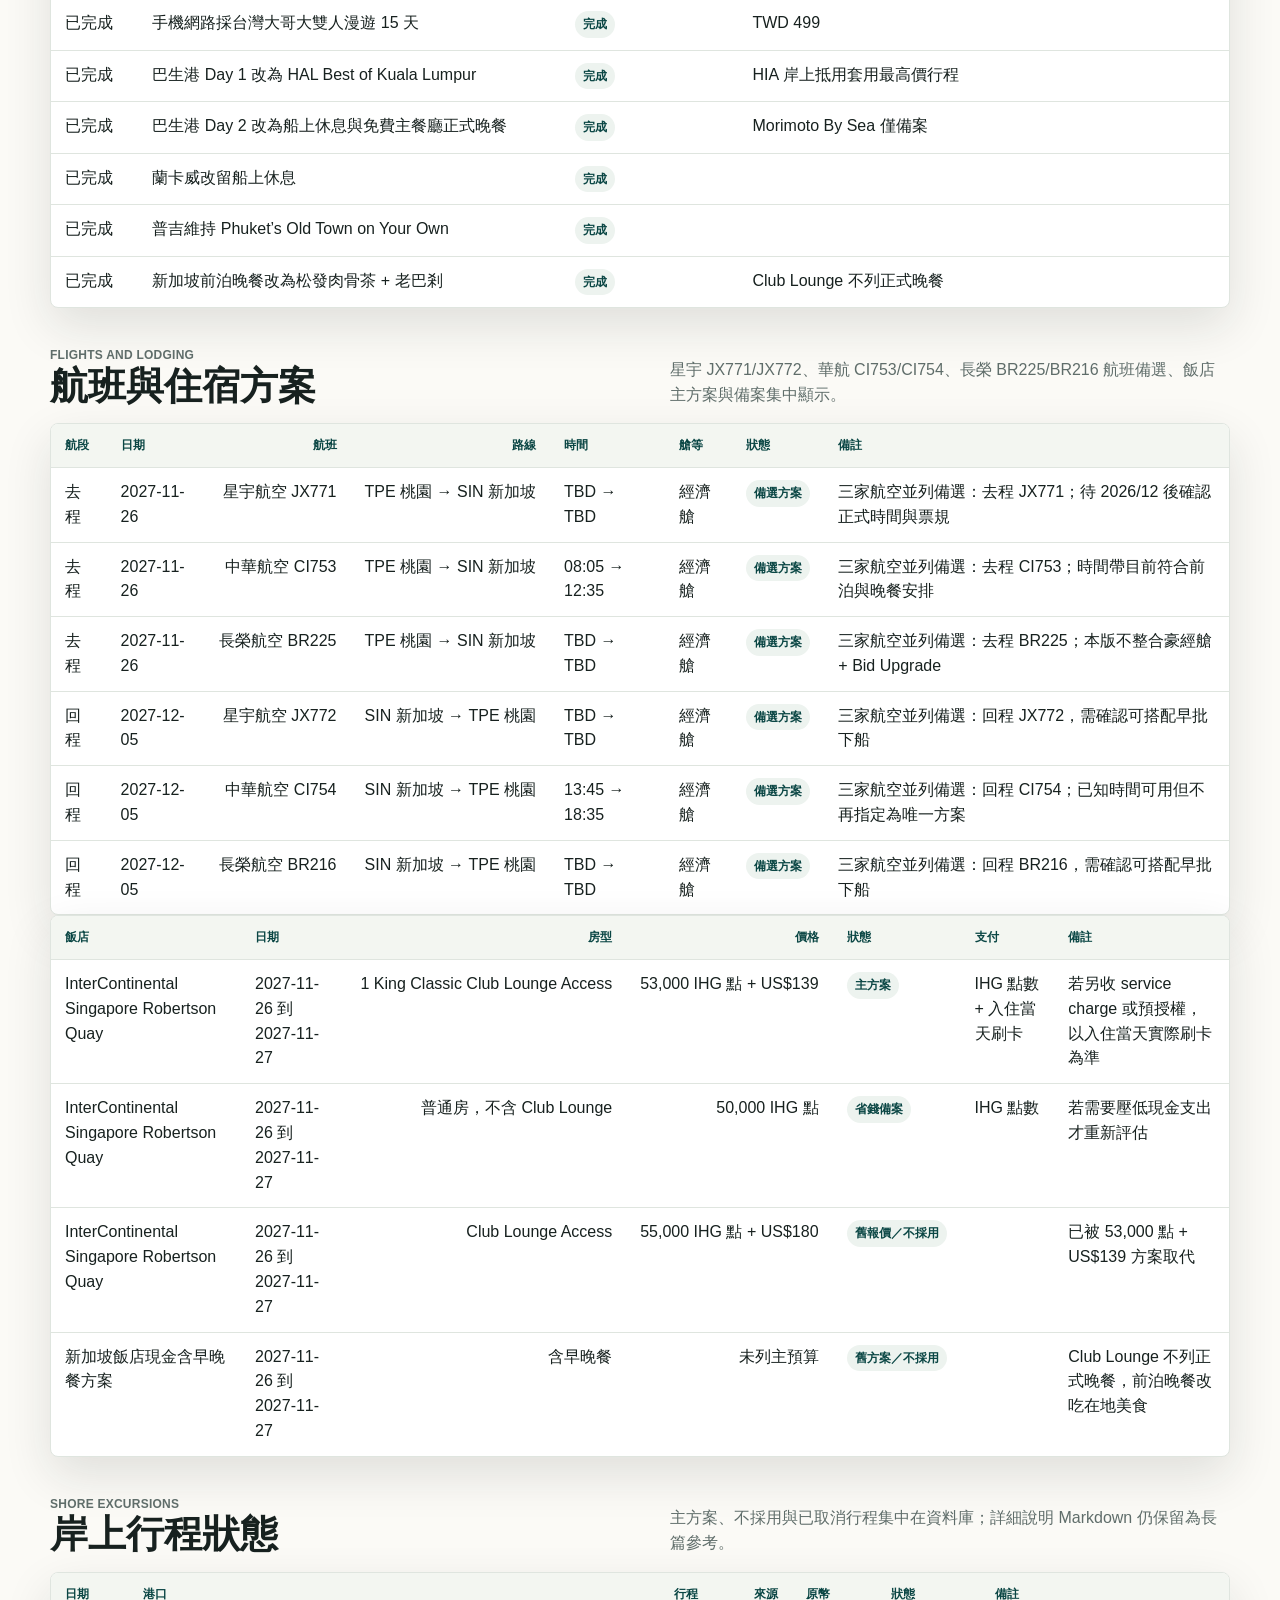
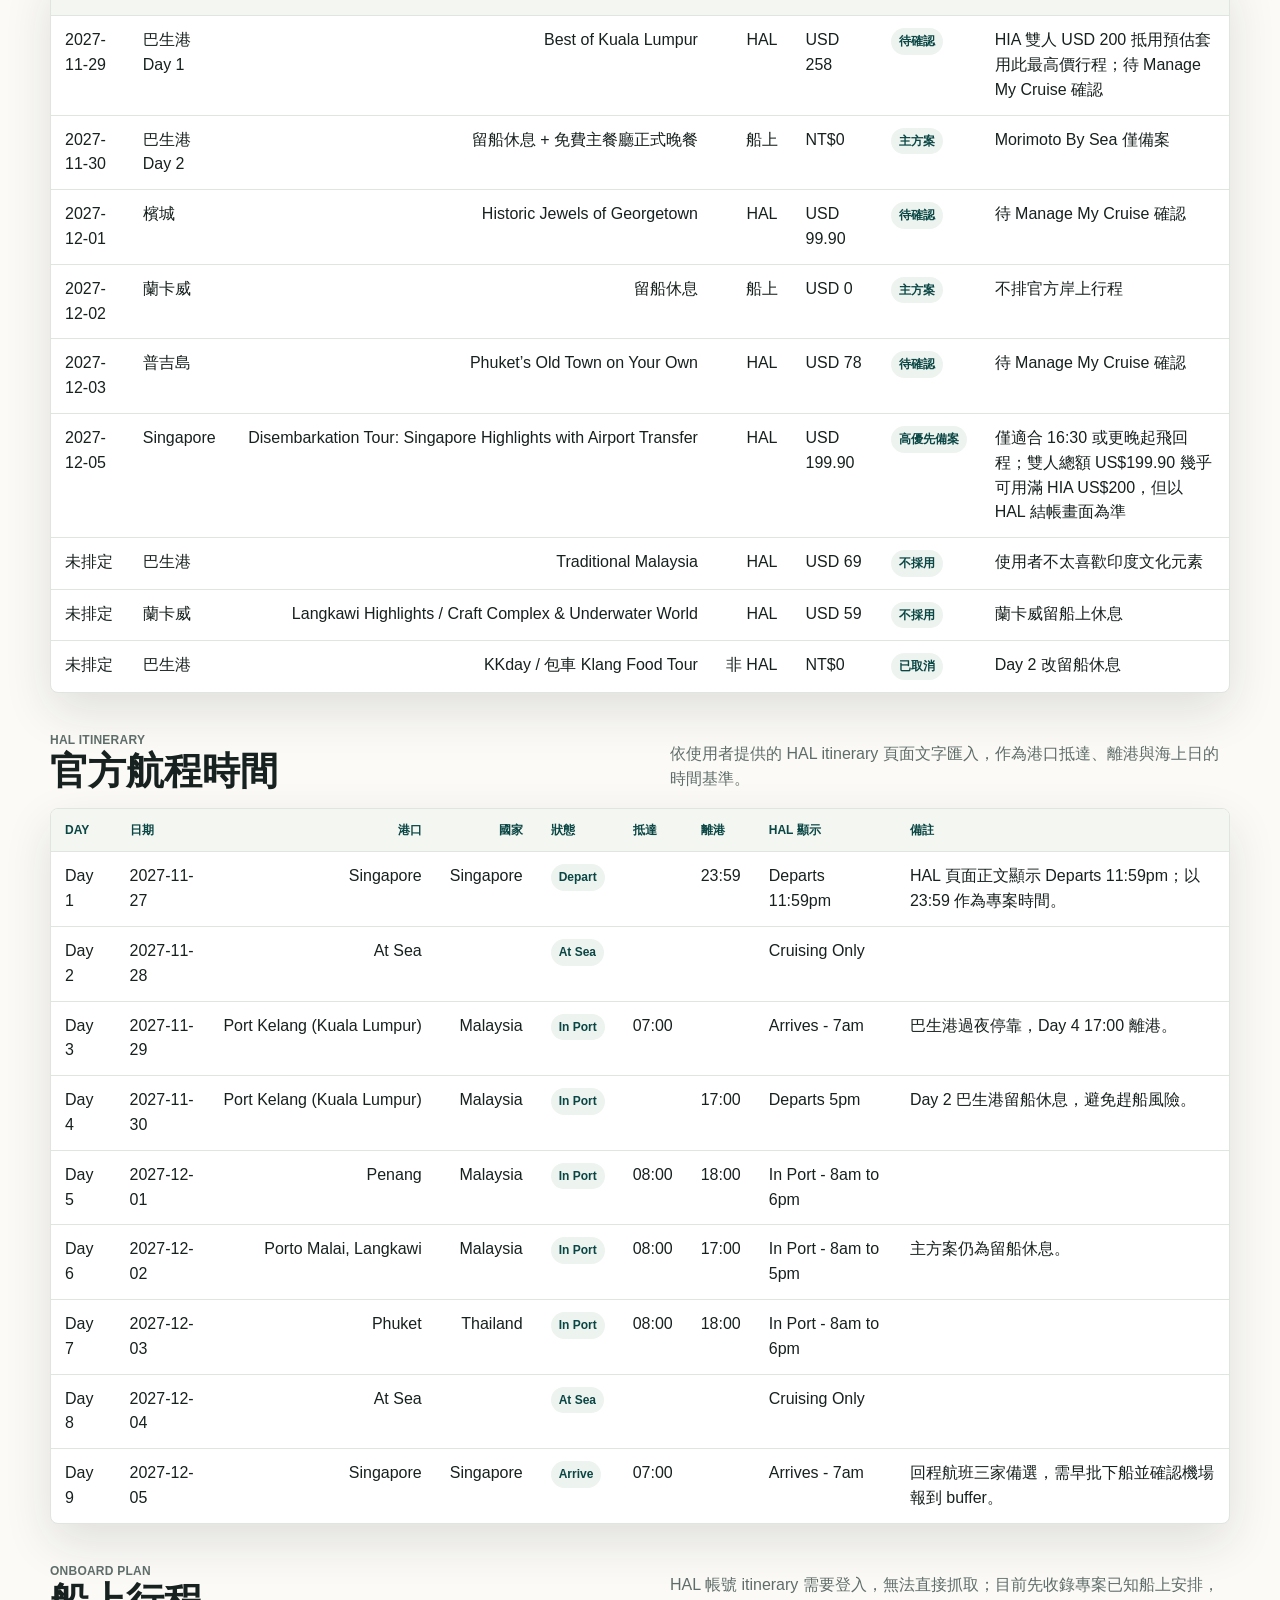
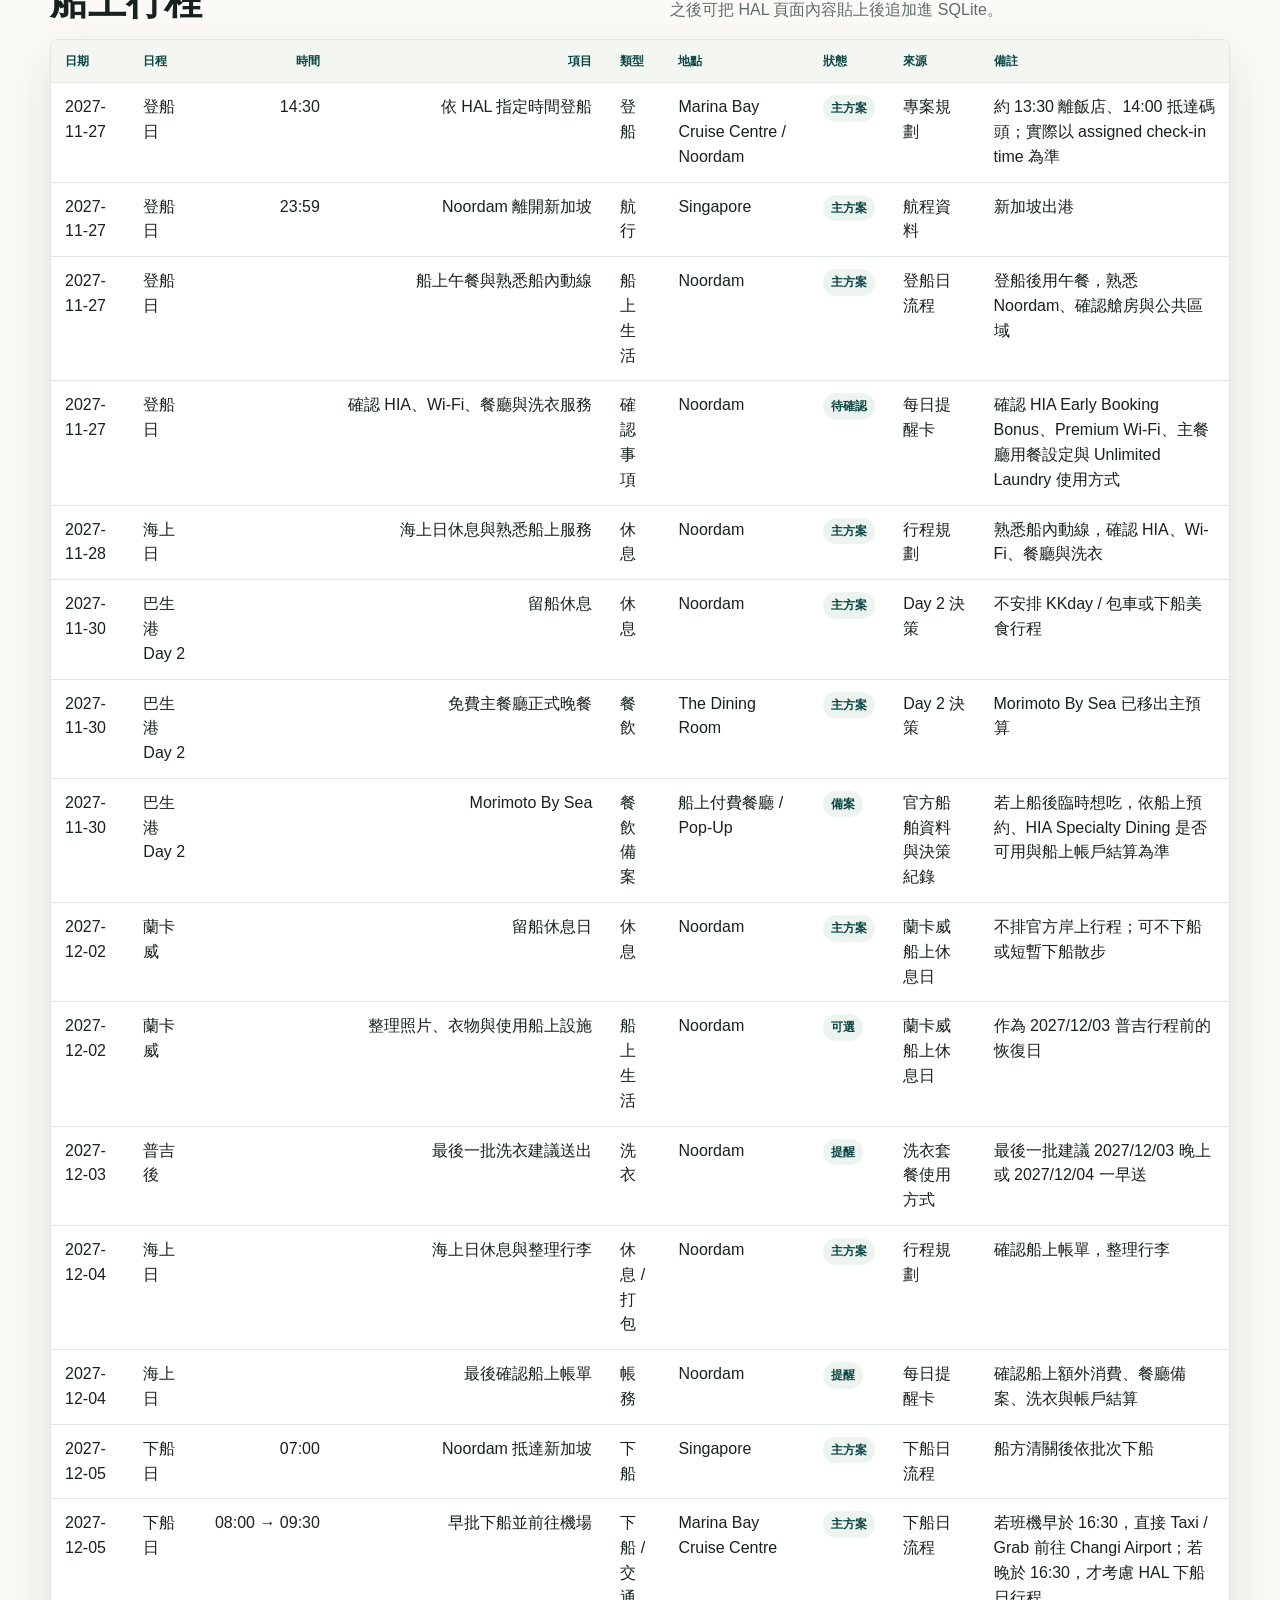
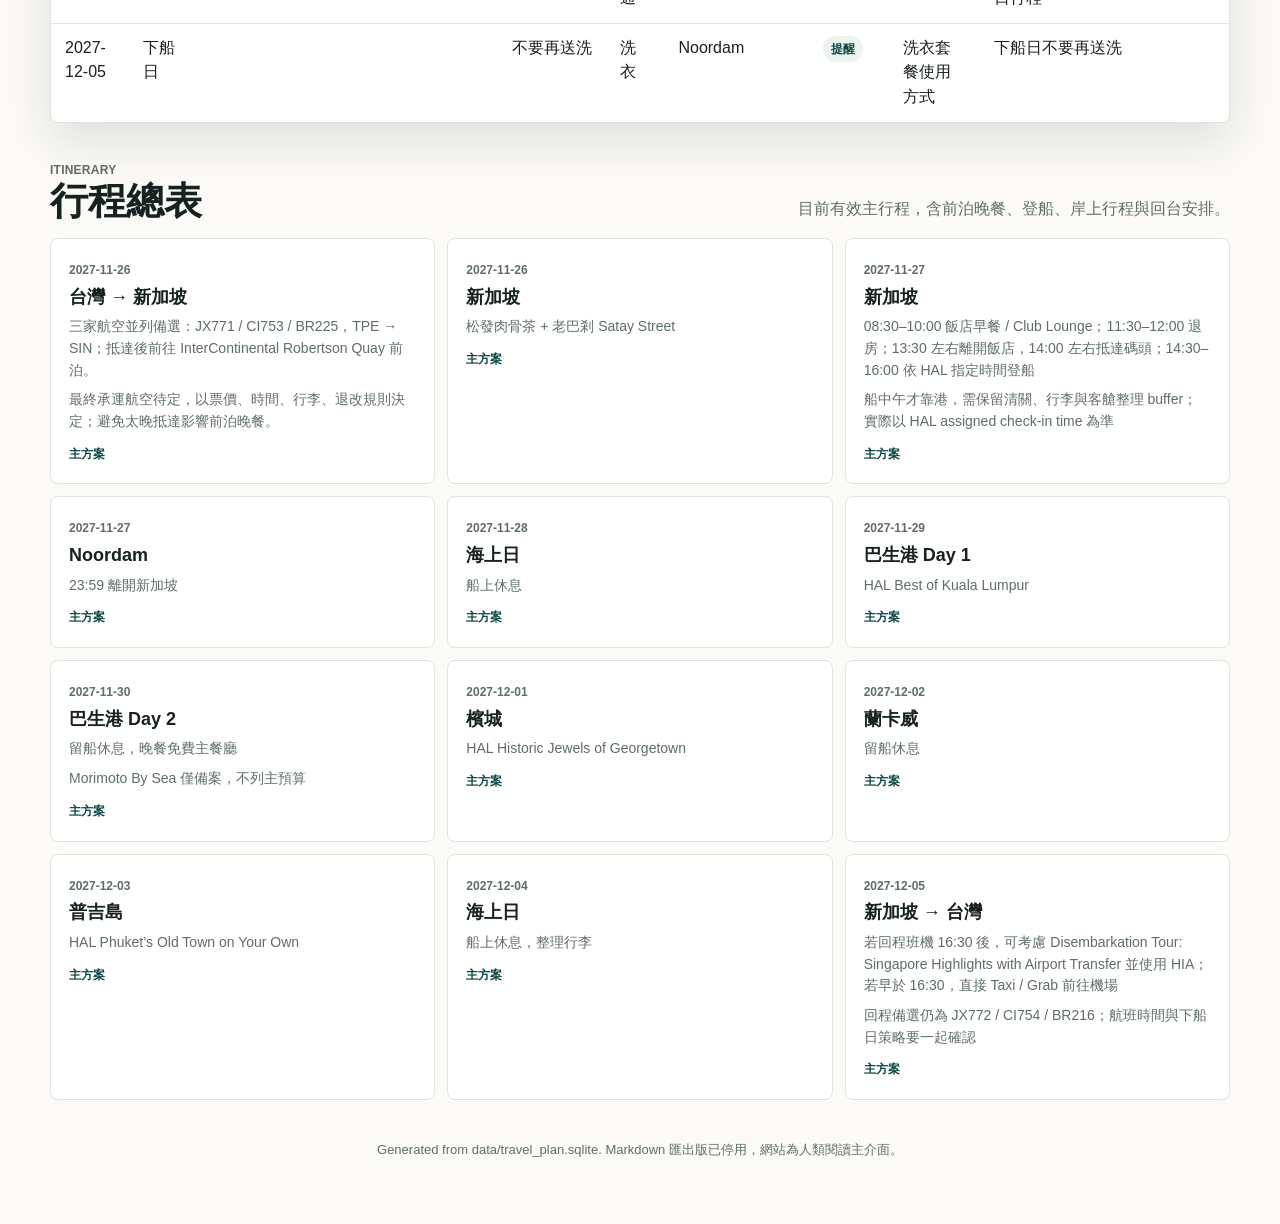
==== commit 96e471d2: "Remove internal dashboard sections" ====
--- a/index.html
+++ b/index.html
@@ -131,6 +131,20 @@
     .focus-card.warn { border-top: 5px solid var(--coral); }
     .focus-card.info { border-top: 5px solid var(--gold); }
     .focus-card.alt { border-top: 5px solid var(--blue); }
+    .basic-grid { display: grid; grid-template-columns: repeat(4, minmax(0, 1fr)); gap: 12px; }
+    .basic-card {
+      background: linear-gradient(180deg, #ffffff, #f6faf5);
+      border: 1px solid var(--line);
+      border-radius: 8px;
+      box-shadow: var(--shadow);
+      padding: 18px;
+      min-height: 150px;
+      display: grid;
+      align-content: space-between;
+    }
+    .basic-card h3 { margin: 6px 0 8px; font-size: 15px; line-height: 1.25; color: var(--muted); }
+    .basic-card strong { display: block; color: var(--teal-dark); font-size: 21px; line-height: 1.2; }
+    .basic-card p { margin: 8px 0 0; color: var(--muted); font-size: 13px; }
     .metrics { display: grid; grid-template-columns: repeat(4, minmax(0, 1fr)); gap: 14px; }
     .metric, .panel, .day, .decision {
       background: var(--panel);
@@ -186,11 +200,6 @@
     .day p, .decision p { margin: 0 0 8px; color: var(--muted); font-size: 14px; }
     .day span { display: inline-flex; margin-top: 4px; color: var(--teal-dark); font-size: 12px; font-weight: 820; }
     .decision strong { display: block; color: var(--ink); font-size: 12px; }
-    .maintenance {
-      display: grid;
-      grid-template-columns: 1fr 1fr;
-      gap: 14px;
-    }
     code {
       display: block;
       padding: 14px;
@@ -204,7 +213,7 @@
     }
     footer { margin-top: 40px; color: var(--muted); font-size: 13px; text-align: center; }
     @media (max-width: 980px) {
-      .metrics, .budget-grid, .cards, .maintenance, .focus-grid { grid-template-columns: 1fr; }
+      .metrics, .budget-grid, .cards, .focus-grid, .basic-grid { grid-template-columns: 1fr; }
       .section-head { display: block; }
       .section-head p { margin-top: 8px; }
     }
@@ -222,19 +231,15 @@
     <div>
       <a href="#overview">總覽</a>
       <a href="#focus">重點</a>
-    <a href="#budget">預算</a>
-    <a href="#backup">備案</a>
-    <a href="#payments">付款</a>
-    <a href="#cashflow">現金流</a>
+      <a href="#basic">基本資料</a>
+      <a href="#budget">預算</a>
+      <a href="#cashflow">現金流</a>
     <a href="#todos">待辦</a>
       <a href="#flights">航班住宿</a>
       <a href="#cruise-schedule">航程時間</a>
       <a href="#shore">岸上</a>
       <a href="#onboard">船上</a>
       <a href="#itinerary">行程</a>
-      <a href="#decisions">決策</a>
-      <a href="#documents">文件</a>
-      <a href="#maintenance">維護</a>
     </div>
   </nav>
   <main>
@@ -323,80 +328,19 @@
       </div>
     </section>
 
-    <section id="facts">
-      <div class="section-head">
-        <div><span class="kicker">Facts</span><h2>核心事實資料表</h2></div>
-        <p>原本散在總控 Markdown 的專案基本資料，已整理進 SQLite。</p>
-      </div>
-      <div class="table-wrap"><table class="facts-table">
-<thead><tr><th>區塊</th><th>項目</th><th>內容</th><th>備註</th></tr></thead>
-<tbody>
-<tr><td>下船日</td><td>高優先 HIA 備案</td><td>Disembarkation Tour: Singapore Highlights with Airport Transfer</td><td>僅適合 16:30 或更晚起飛回程；雙人 US$199.90 幾乎可用滿 HIA US$200，但以 HAL 結帳畫面為準</td></tr>
-<tr><td>下船日</td><td>16:30 之前回程</td><td>直接 Taxi / Grab 前往 Changi Airport</td><td>若班機早於 16:30，不建議安排下船日市區觀光</td></tr>
-<tr><td>交通</td><td>新加坡交通</td><td>S$170</td><td>含機場、飯店、市區晚餐、碼頭與下船日機場交通</td></tr>
-<tr><td>住宿</td><td>前泊飯店</td><td>InterContinental Singapore Robertson Quay</td><td>1 King Classic Club Lounge Access</td></tr>
-<tr><td>住宿</td><td>飯店日期</td><td>2027/11/26-2027/11/27</td><td>2026 截圖日期僅為錯誤參考</td></tr>
-<tr><td>住宿</td><td>飯店價格</td><td>53,000 IHG 點 + US$139</td><td>若另收 service charge 或預授權，以入住當天刷卡為準</td></tr>
-<tr><td>基本資料</td><td>專案</td><td>2027 HAL Noordam Malaysia Discovery</td><td></td></tr>
-<tr><td>基本資料</td><td>旅行日期</td><td>2027/11/26-2027/12/05</td><td></td></tr>
-<tr><td>基本資料</td><td>郵輪日期</td><td>2027/11/27-2027/12/05</td><td></td></tr>
-<tr><td>基本資料</td><td>郵輪公司</td><td>Holland America Line</td><td></td></tr>
-<tr><td>基本資料</td><td>船名</td><td>Noordam</td><td></td></tr>
-<tr><td>基本資料</td><td>航程</td><td>8-Day Malaysia Discovery</td><td></td></tr>
-<tr><td>基本資料</td><td>起訖港</td><td>新加坡往返</td><td></td></tr>
-<tr><td>基本資料</td><td>人數</td><td>2 人</td><td></td></tr>
-<tr><td>岸上行程</td><td>開放規則</td><td>未確認官方固定 6 個月開放規則</td><td>社群經驗多落在出發前約 6-9 個月陸續開放；正式可訂行程、價格、名額與 HIA 抵用方式以 Manage My Cruise / Navigator App 為準</td></tr>
-<tr><td>岸上行程</td><td>追蹤節點</td><td>2027/02/27、2027/03/27、2027/05/27、2027/08/27、登船前 3 天</td><td>2027/08/27 若 HAL 行程仍不理想，開始定稿 KKday / 自由行備案</td></tr>
-<tr><td>岸上行程</td><td>HIA 岸上額度</td><td>US$100 per person，雙人 US$200</td><td>不可換現金；正式可用項目以 HAL 結帳畫面為準</td></tr>
-<tr><td>機票</td><td>狀態</td><td>三家航空並列備選，暫不決定最終承運航空</td><td></td></tr>
-<tr><td>機票</td><td>去程備選</td><td>星宇 JX771／中華 CI753／長榮 BR225</td><td>2027/11/26 TPE → SIN，前往新加坡前泊</td></tr>
-<tr><td>機票</td><td>回程備選</td><td>星宇 JX772／中華 CI754／長榮 BR216</td><td>2027/12/05 SIN → TPE，郵輪下船後返台</td></tr>
-<tr><td>機票</td><td>預算</td><td>查詢區間 NT$23,000-25,000，主估 NT$26,000，保守上限 NT$28,000</td><td>3% 回饋僅作額外緩衝，不下修主預算</td></tr>
-<tr><td>機票</td><td>選擇標準</td><td>價格、時間帶、行李規則、退改票條件、下船日 buffer</td><td>3% 回饋不列入核心判斷</td></tr>
-<tr><td>版本</td><td>目前總結論</td><td>可行版</td><td>旅遊專戶管理，旅程結束後關帳；2027/11 月底餘額接近零可接受</td></tr>
-<tr><td>版本</td><td>核心風險</td><td>郵輪尾款、機票、岸上行程、船上紀念品＋預備金</td><td>每個付款節點可支付且不超支，比月底餘額更重要</td></tr>
-<tr><td>登船日</td><td>2027/11/27</td><td>13:30 左右離開飯店，14:00 左右抵達碼頭</td><td>船中午才靠港，需保留清關、下船與整理 buffer；實際以 assigned check-in time 為準</td></tr>
-<tr><td>郵輪</td><td>艙等</td><td>Verandah 陽台艙</td><td>保留陽台房，不改 Ocean View 海景房</td></tr>
-<tr><td>郵輪</td><td>方案</td><td>Have It All - Early Booking Bonus</td><td></td></tr>
-<tr><td>郵輪</td><td>郵輪總價</td><td>USD 3,958</td><td>訂金 US$198 另行處理；現金流仍以 2027/08 NT$119,944 尾款表示</td></tr>
-<tr><td>餐飲</td><td>前泊晚餐</td><td>松發肉骨茶 + 老巴剎 Satay Street</td><td>晚餐預算改抓 S$200，Club Lounge 不列正式晚餐</td></tr>
-<tr><td>餐飲</td><td>Day 2 晚餐</td><td>船上免費主餐廳正式晚餐</td><td>Morimoto By Sea 僅備案，不列主預算</td></tr>
-</tbody></table></div>
-    </section>
-
-    <section id="backup">
-      <div class="section-head">
-        <div><span class="kicker">Alternatives</span><h2>備案與不可誤列主預算項目</h2></div>
-        <p>這些項目保留為決策脈絡，但不得計入主預算。</p>
-      </div>
-      <div class="table-wrap"><table>
-<thead><tr><th>分類</th><th>項目</th><th>原幣</th><th>約台幣</th><th>狀態</th><th>付款日</th><th>付款方式</th><th>備註</th></tr></thead>
-<tbody>
-<tr><td>船上餐飲</td><td>Morimoto By Sea Day 2 自費晚餐</td><td>NT$4,500</td><td>NT$4,500</td><td><span class="pill">備案</span></td><td></td><td>船上帳戶結算</td><td>已移出主預算，Day 2 改免費主餐廳</td></tr>
-<tr><td>機票備案</td><td>長榮豪經艙 + Bid Upgrade</td><td>NT$57,000</td><td>NT$57,000</td><td><span class="pill">備案</span></td><td></td><td>信用卡</td><td>放棄整合，不列主預算</td></tr>
-<tr><td>房型備案</td><td>海景房降級方案</td><td>NT$-7,656</td><td>NT$-7,656</td><td><span class="pill">備案</span></td><td></td><td></td><td>目前不採用，保留陽台房</td></tr>
-</tbody></table></div>
-    </section>
-
-    <section id="payments">
-      <div class="section-head">
-        <div><span class="kicker">Payment schedule</span><h2>付款日程</h2></div>
-        <p>依日期排序，方便直接看現金流與刷卡時間。</p>
-      </div>
-      <div class="table-wrap"><table>
-<thead><tr><th>時間</th><th>項目</th><th>原幣</th><th>台幣</th><th>方式</th><th>狀態</th><th>備註</th></tr></thead>
-<tbody>
-<tr><td>2026-12-15</td><td>TPE ↔ SIN 雙人機票（三家航空備選）</td><td>NT$26,000</td><td>NT$26,000</td><td>信用卡</td><td><span class="pill">主預算</span></td><td>查詢區間 NT$23,000-25,000；主估 NT$26,000；3% 回饋僅作額外緩衝</td></tr>
-<tr><td>2027-05-27</td><td>HAL 官方岸上行程實付</td><td>USD 235.90</td><td>NT$7,525</td><td>信用卡</td><td><span class="pill">主預算</span></td><td>待 Manage My Cruise 確認；HIA 抵用後實付估算</td></tr>
-<tr><td>2027-07-11</td><td>Unlimited Laundry Package 8 Days</td><td>USD 80</td><td>NT$2,552</td><td>信用卡</td><td><span class="pill">待付款</span></td><td>已預定，尚未付款</td></tr>
-<tr><td>2027-08-30</td><td>郵輪尾款：Verandah + HIA Early Booking Bonus</td><td>USD 3,760</td><td>NT$119,944</td><td>信用卡</td><td><span class="pill">主預算</span></td><td>2027/07 刷卡、2027/08 繳銀行</td></tr>
-<tr><td>2027-11-05</td><td>旅平險／不便險雙人</td><td>NT$6,000</td><td>NT$6,000</td><td>信用卡</td><td><span class="pill">主預算</span></td><td>出發前購買</td></tr>
-<tr><td>2027-11-26</td><td>InterContinental Robertson Quay Club 房補差額</td><td>USD 139</td><td>NT$4,434</td><td>入住當天刷卡</td><td><span class="pill">主預算</span></td><td>另扣 53,000 IHG 點</td></tr>
-<tr><td>2027-11-26</td><td>Taxi / Grab 交通</td><td>SGD 170</td><td>NT$4,187</td><td>現場支付</td><td><span class="pill">主預算</span></td><td>機場、飯店、市區晚餐、碼頭、機場</td></tr>
-<tr><td>2027-11-26</td><td>松發肉骨茶 + 老巴剎晚餐</td><td>SGD 200</td><td>NT$4,926</td><td>現場支付</td><td><span class="pill">主預算</span></td><td>晚餐預算調高到 S$200</td></tr>
-<tr><td>2027-11-26</td><td>船上紀念品＋預備金</td><td>USD 450</td><td>NT$14,355</td><td>船上帳戶</td><td><span class="pill">主預算</span></td><td>旅行內部緩衝與上限控制</td></tr>
-<tr><td>2027-12-05</td><td>台灣大哥大雙人漫遊 15 天</td><td>NT$499</td><td>NT$499</td><td>電信帳單</td><td><span class="pill">主預算</span></td><td>2027/12/5 列帳</td></tr>
-</tbody></table></div>
+    <section id="basic">
+      <div class="section-head">
+        <div><span class="kicker">Basic info</span><h2>基本資料</h2></div>
+        <p>只保留你最在意的專案基本資料，避免長表格撐開版面。</p>
+      </div>
+      <div class="basic-grid"><article class="basic-card"><span class="kicker">基本資料</span><h3>專案</h3><strong>2027 HAL Noordam Malaysia Discovery</strong></article>
+<article class="basic-card"><span class="kicker">基本資料</span><h3>旅行日期</h3><strong>2027/11/26-2027/12/05</strong></article>
+<article class="basic-card"><span class="kicker">基本資料</span><h3>郵輪日期</h3><strong>2027/11/27-2027/12/05</strong></article>
+<article class="basic-card"><span class="kicker">基本資料</span><h3>郵輪公司</h3><strong>Holland America Line</strong></article>
+<article class="basic-card"><span class="kicker">基本資料</span><h3>船名</h3><strong>Noordam</strong></article>
+<article class="basic-card"><span class="kicker">基本資料</span><h3>航程</h3><strong>8-Day Malaysia Discovery</strong></article>
+<article class="basic-card"><span class="kicker">基本資料</span><h3>起訖港</h3><strong>新加坡往返</strong></article>
+<article class="basic-card"><span class="kicker">基本資料</span><h3>人數</h3><strong>2 人</strong></article></div>
     </section>
 
     <section id="cashflow">
@@ -587,89 +531,6 @@
 <article class="day"><time>2027-12-05</time><h3>新加坡 → 台灣</h3><p>若回程班機 16:30 後，可考慮 Disembarkation Tour: Singapore Highlights with Airport Transfer 並使用 HIA；若早於 16:30，直接 Taxi / Grab 前往機場</p><p>回程備選仍為 JX772 / CI754 / BR216；航班時間與下船日策略要一起確認</p><span>主方案</span></article></div>
     </section>
 
-    <section id="decisions">
-      <div class="section-head">
-        <div><span class="kicker">Decision log</span><h2>決策紀錄</h2></div>
-        <p>只顯示 active = 1 的最新決策，避免舊方案與新方案混在一起。</p>
-      </div>
-      <div class="cards"><article class="decision"><div><time>2026-07-03</time><h3>版本結論</h3></div><p><strong>舊方案</strong>極限可行版</p><p><strong>最新決策</strong>可行版</p><p><strong>理由</strong>專案帳戶為旅遊專戶，2027/11 月底餘額接近零可接受</p></article>
-<article class="decision"><div><time>2026-07-03</time><h3>船上緩衝</h3></div><p><strong>舊方案</strong>船上額外消費／紀念品 + 預備金 NT$15,000</p><p><strong>最新決策</strong>船上紀念品＋預備金 US$450</p><p><strong>理由</strong>已內含旅行緩衝，不再另列 NT$3,000-5,000 額外緩衝</p></article>
-<article class="decision"><div><time>2026-07-03</time><h3>新加坡晚餐</h3></div><p><strong>舊方案</strong>S$150</p><p><strong>最新決策</strong>S$200</p><p><strong>理由</strong>晚餐預算調高到 S$200，保留實際旅行彈性</p></article>
-<article class="decision"><div><time>2026-07-03</time><h3>機票預算</h3></div><p><strong>舊方案</strong>雙人 NT$26,000</p><p><strong>最新決策</strong>查詢區間 NT$23,000-25,000；保守上限 NT$28,000</p><p><strong>理由</strong>3% 回饋只當額外緩衝，不下修主預算</p></article>
-<article class="decision"><div><time>2026-07-03</time><h3>下船日</h3></div><p><strong>舊方案</strong>固定早批下船直達機場</p><p><strong>最新決策</strong>16:30 後班機可考慮 HAL 下船日行程；早於 16:30 則 Taxi / Grab</p><p><strong>理由</strong>若班機過早，不適合用下船日市區觀光加機場接送</p></article>
-<article class="decision"><div><time>2026-07-03</time><h3>登船日</h3></div><p><strong>舊方案</strong>12:00 直接登船</p><p><strong>最新決策</strong>13:30 左右離開飯店，14:00 左右抵達碼頭</p><p><strong>理由</strong>船中午才靠港，需保留清關與整理 buffer</p></article>
-<article class="decision"><div><time>2026-07-03</time><h3>岸上行程規則</h3></div><p><strong>舊方案</strong>HAL 固定出發前 6 個月開放</p><p><strong>最新決策</strong>未確認固定 6 個月規則；6-9 個月陸續檢查</p><p><strong>理由</strong>正式可訂行程、價格、名額與 HIA 抵用方式以 Manage My Cruise / Navigator App 為準</p></article>
-<article class="decision"><div><time>2026-07-03</time><h3>航班決策</h3></div><p><strong>舊方案</strong>單選華航 CI753/CI754</p><p><strong>最新決策</strong>三家航空並列備選：星宇、華航、長榮</p><p><strong>理由</strong>暫不決定最終承運，以價格、時間、行李、退改規則再選</p></article>
-<article class="decision"><div><time>2026-07-03</time><h3>Flight Ease</h3></div><p><strong>舊方案</strong>尚未開放</p><p><strong>最新決策</strong>2027/1 後查價備案</p><p><strong>理由</strong>作為同日抵達減壓方案，不列主預算</p></article>
-<article class="decision"><div><time>2026-07-03</time><h3>交通</h3></div><p><strong>舊方案</strong>新加坡交通 S$122</p><p><strong>最新決策</strong>新加坡交通 S$170</p><p><strong>理由</strong>新增晚餐多段移動</p></article>
-<article class="decision"><div><time>2026-07-03</time><h3>前泊晚餐</h3></div><p><strong>舊方案</strong>Club Lounge / 飯店正式晚餐</p><p><strong>最新決策</strong>松發肉骨茶 + 老巴剎</p><p><strong>理由</strong>Club Lounge 不等於正式晚餐，使用者想吃在地美食</p></article>
-<article class="decision"><div><time>2026-07-03</time><h3>飯店</h3></div><p><strong>舊方案</strong>50,000 點普通房</p><p><strong>最新決策</strong>53,000 點 + US$139 Club Lounge Access</p><p><strong>理由</strong>使用者偏好此飯店方案</p></article>
-<article class="decision"><div><time>2026-07-03</time><h3>機票</h3></div><p><strong>舊方案</strong>長榮豪經艙 + Bid Upgrade</p><p><strong>最新決策</strong>放棄整合；不列主預算</p><p><strong>理由</strong>長榮豪經 + Bid Upgrade 會使總預算升至約 NT$227,000，不符合減壓方向；保留為願望版/未來參考</p></article>
-<article class="decision"><div><time>2026-07-03</time><h3>Day 2 晚餐</h3></div><p><strong>舊方案</strong>Morimoto By Sea</p><p><strong>最新決策</strong>免費主餐廳</p><p><strong>理由</strong>降低支出，HAL 免費餐點已足夠</p></article>
-<article class="decision"><div><time>2026-07-03</time><h3>房型</h3></div><p><strong>舊方案</strong>考慮改海景房</p><p><strong>最新決策</strong>保留陽台房</p><p><strong>理由</strong>價差僅約 NT$7,656，不值得犧牲 8 天體驗</p></article></div>
-    </section>
-
-    <section id="documents">
-      <div class="section-head">
-        <div><span class="kicker">Remaining Markdown</span><h2>保留 Markdown 文件索引</h2></div>
-        <p>剩下的 Markdown 是來源、長篇說明、現場文件或維護文件；表格型摘要已由 SQLite 與網站取代。</p>
-      </div>
-      <div class="table-wrap"><table>
-<thead><tr><th>類型</th><th>文件</th><th>路徑</th><th>保留原因</th></tr></thead>
-<tbody>
-<tr><td>官方來源</td><td>Noordam 官方船舶資料</td><td>02_郵輪訂單/Noordam_官方船舶資料/</td><td>保留，長篇官方參考資料不適合塞入 SQLite</td></tr>
-<tr><td>官方來源</td><td>HAL 官方岸上行程參考包</td><td>HAL_Official_Shore_Excursions_Reference/</td><td>保留，官方來源與模型提示資料</td></tr>
-<tr><td>現場/風險文件</td><td>證件與保險資料</td><td>05_證件與保險/</td><td>保留，護照、保險、醫療與緊急資訊</td></tr>
-<tr><td>現場文件</td><td>現場使用文件</td><td>06_現場使用/</td><td>保留，英文溝通句、流程、打包清單與每日提醒可列印</td></tr>
-<tr><td>現場說明</td><td>洗衣套餐使用方式</td><td>02_郵輪訂單/洗衣套餐使用方式.md</td><td>保留，現場操作步驟</td></tr>
-<tr><td>維護文件</td><td>專案入口與維護規則</td><td>README.md</td><td>保留，給人類與 AI 判斷專案結構</td></tr>
-<tr><td>維護文件</td><td>Codex 接手任務說明</td><td>Codex_接手任務說明.md</td><td>保留，最短接手入口</td></tr>
-<tr><td>維護文件</td><td>AI 快速接手</td><td>90_AI接手/AI快速接手.md</td><td>保留，接手時先讀</td></tr>
-<tr><td>維護文件</td><td>檔案規劃說明</td><td>90_AI接手/檔案規劃說明.md</td><td>保留，說明目錄責任邊界</td></tr>
-<tr><td>航班住宿</td><td>航班備選方案</td><td>03_航班與住宿/航班備選方案.md</td><td>三家航空並列備選的最新基準文件</td></tr>
-<tr><td>航班住宿</td><td>Flight Ease 備案</td><td>03_航班與住宿/Flight_Ease_備案.md</td><td>HAL Flight Ease 同日/前日抵達減壓備案</td></tr>
-<tr><td>長篇說明</td><td>HIA Early Booking Bonus 說明</td><td>02_郵輪訂單/HIA_Early_Booking_Bonus說明.md</td><td>保留，方案規則與備註</td></tr>
-<tr><td>長篇說明</td><td>取消條款與訂金</td><td>02_郵輪訂單/取消條款與訂金.md</td><td>保留，條款與風險說明</td></tr>
-<tr><td>長篇說明</td><td>艙房與用餐設定</td><td>02_郵輪訂單/艙房與用餐設定.md</td><td>保留，房型與用餐偏好脈絡</td></tr>
-<tr><td>長篇說明</td><td>Best of Kuala Lumpur 詳細說明</td><td>04_岸上行程/1129_巴生港_Day1_Best_of_Kuala_Lumpur.md</td><td>保留，單日行程細節</td></tr>
-<tr><td>長篇說明</td><td>巴生港 Day 2 詳細說明</td><td>04_岸上行程/1130_巴生港_Day2_船上休息_免費主餐廳.md</td><td>保留，取消與備案判斷脈絡；Morimoto 僅備案</td></tr>
-<tr><td>長篇說明</td><td>檳城詳細說明</td><td>04_岸上行程/1201_檳城_Historic_Jewels_of_Georgetown.md</td><td>保留，單日行程細節</td></tr>
-<tr><td>長篇說明</td><td>蘭卡威船上休息日</td><td>04_岸上行程/1202_蘭卡威_船上休息日.md</td><td>保留，單日行程細節</td></tr>
-<tr><td>長篇說明</td><td>普吉詳細說明</td><td>04_岸上行程/1203_普吉_Phuket_Old_Town_On_Your_Own.md</td><td>保留，單日行程細節</td></tr>
-<tr><td>預算文件</td><td>每月現金流表</td><td>01_預算/每月現金流表.md</td><td>保留，月度存款與支出試算</td></tr>
-</tbody></table></div>
-    </section>
-
-    <section id="maintenance">
-      <div class="section-head">
-        <div><span class="kicker">Maintenance</span><h2>資料庫與網站維護</h2></div>
-        <p>網站由 SQLite 匯出。更新資料後重跑匯出與驗證即可。</p>
-      </div>
-      <div class="maintenance">
-        <div class="panel">
-          <h3>資料表筆數</h3>
-          <p>budget_items：13</p>
-          <p>payment_schedule：10</p>
-          <p>itinerary：12</p>
-          <p>decision_log：15</p>
-          <p>project_facts：30</p>
-          <p>todos：37</p>
-          <p>flights：6</p>
-          <p>lodging_options：4</p>
-          <p>shore_excursions：9</p>
-          <p>cash_flow_projection：18</p>
-          <p>onboard_activities：16</p>
-          <p>cruise_port_schedule：9</p>
-          <p>document_index：20</p>
-        </div>
-        <div class="panel">
-          <h3>重建網站</h3>
-          <code>python3 data/seed_data.py
-python3 data/export_site.py
-python3 data/validate_budget.py</code>
-        </div>
-      </div>
-    </section>
     <footer>Generated from data/travel_plan.sqlite. Markdown 匯出版已停用，網站為人類閱讀主介面。</footer>
   </main>
 </body>
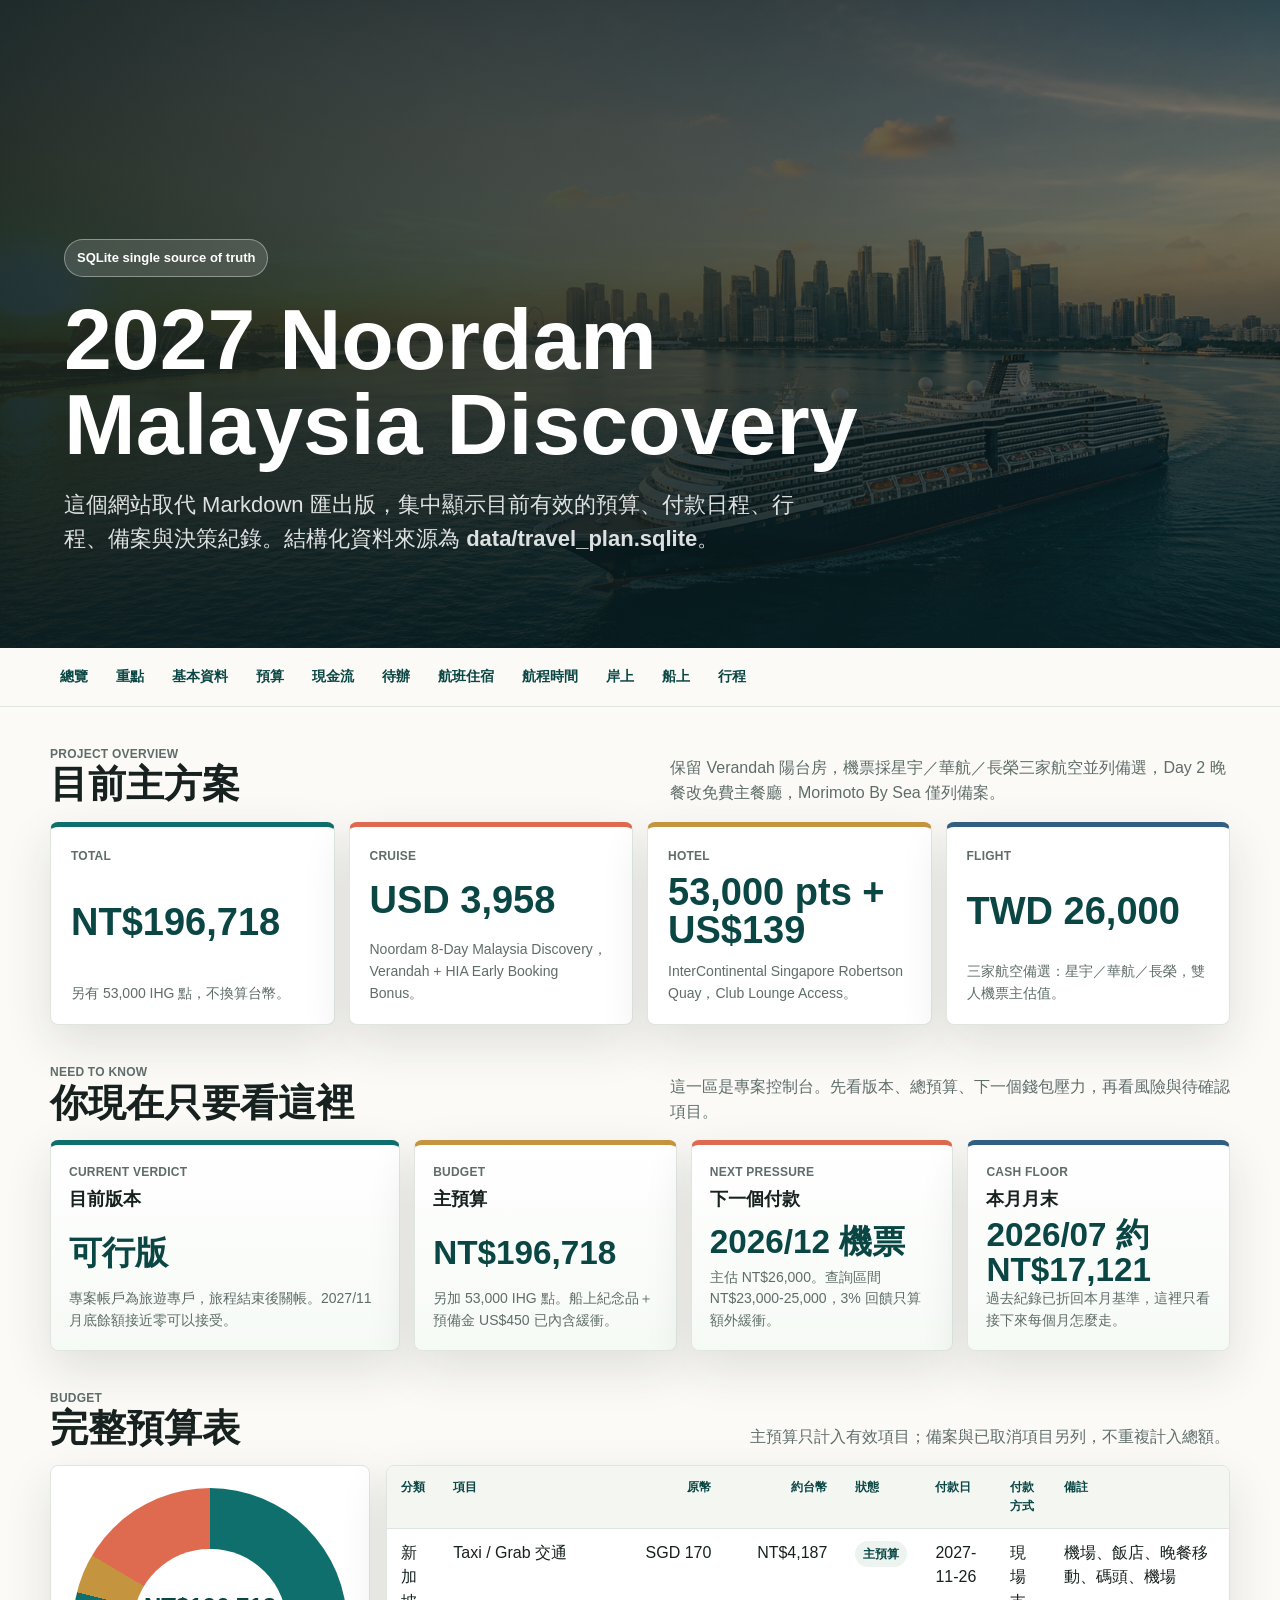
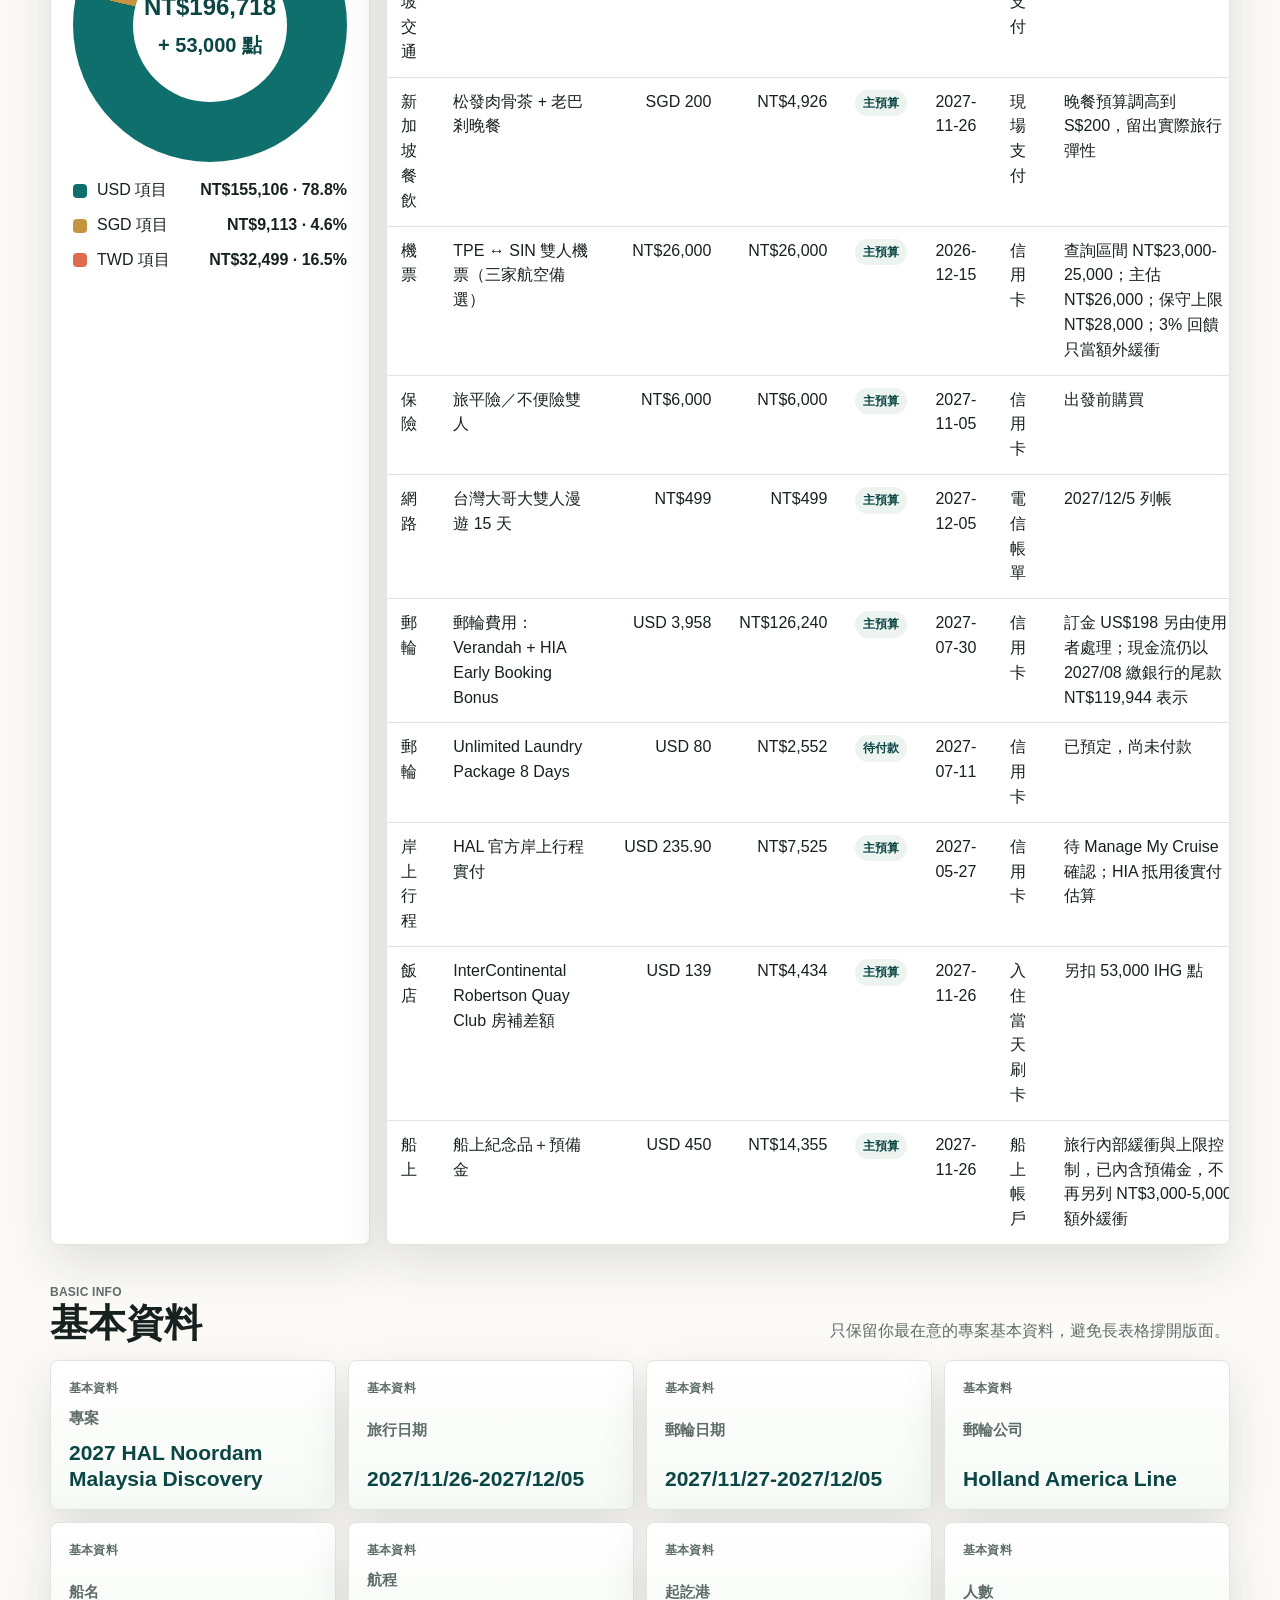
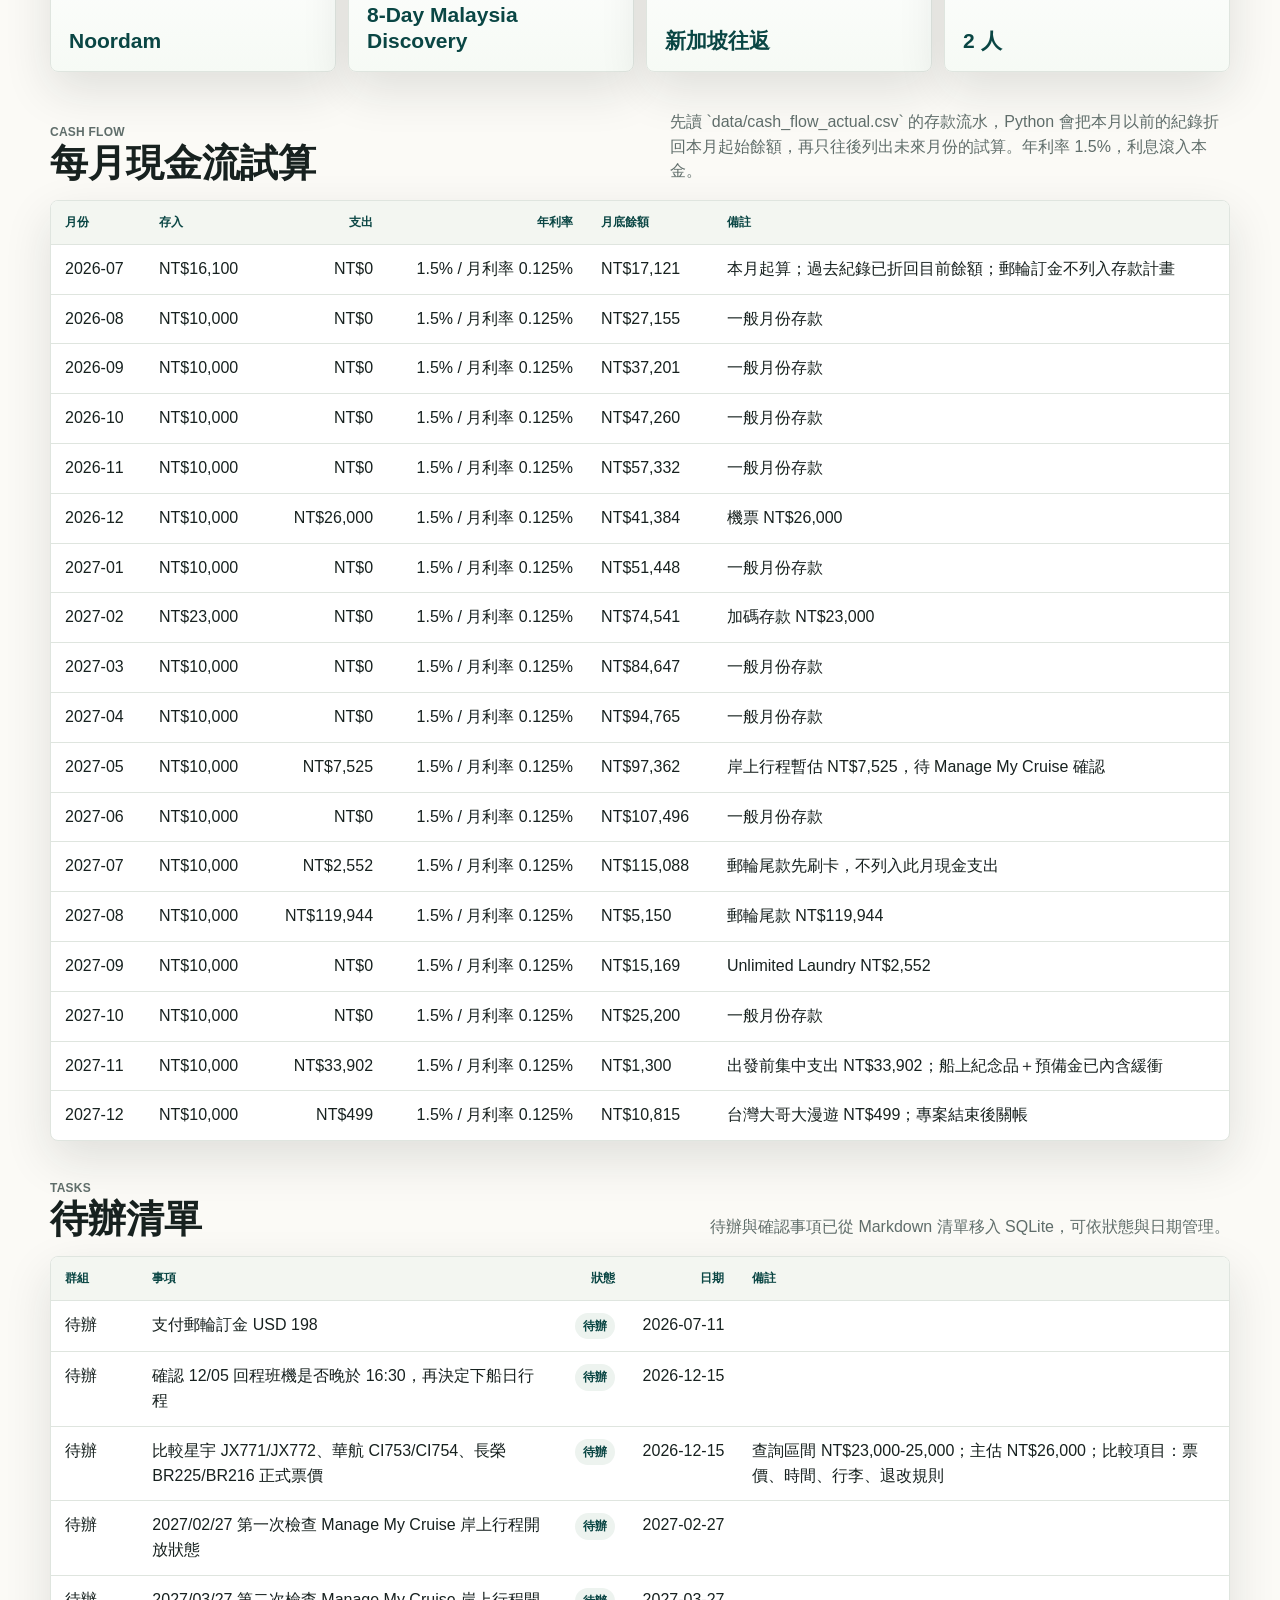
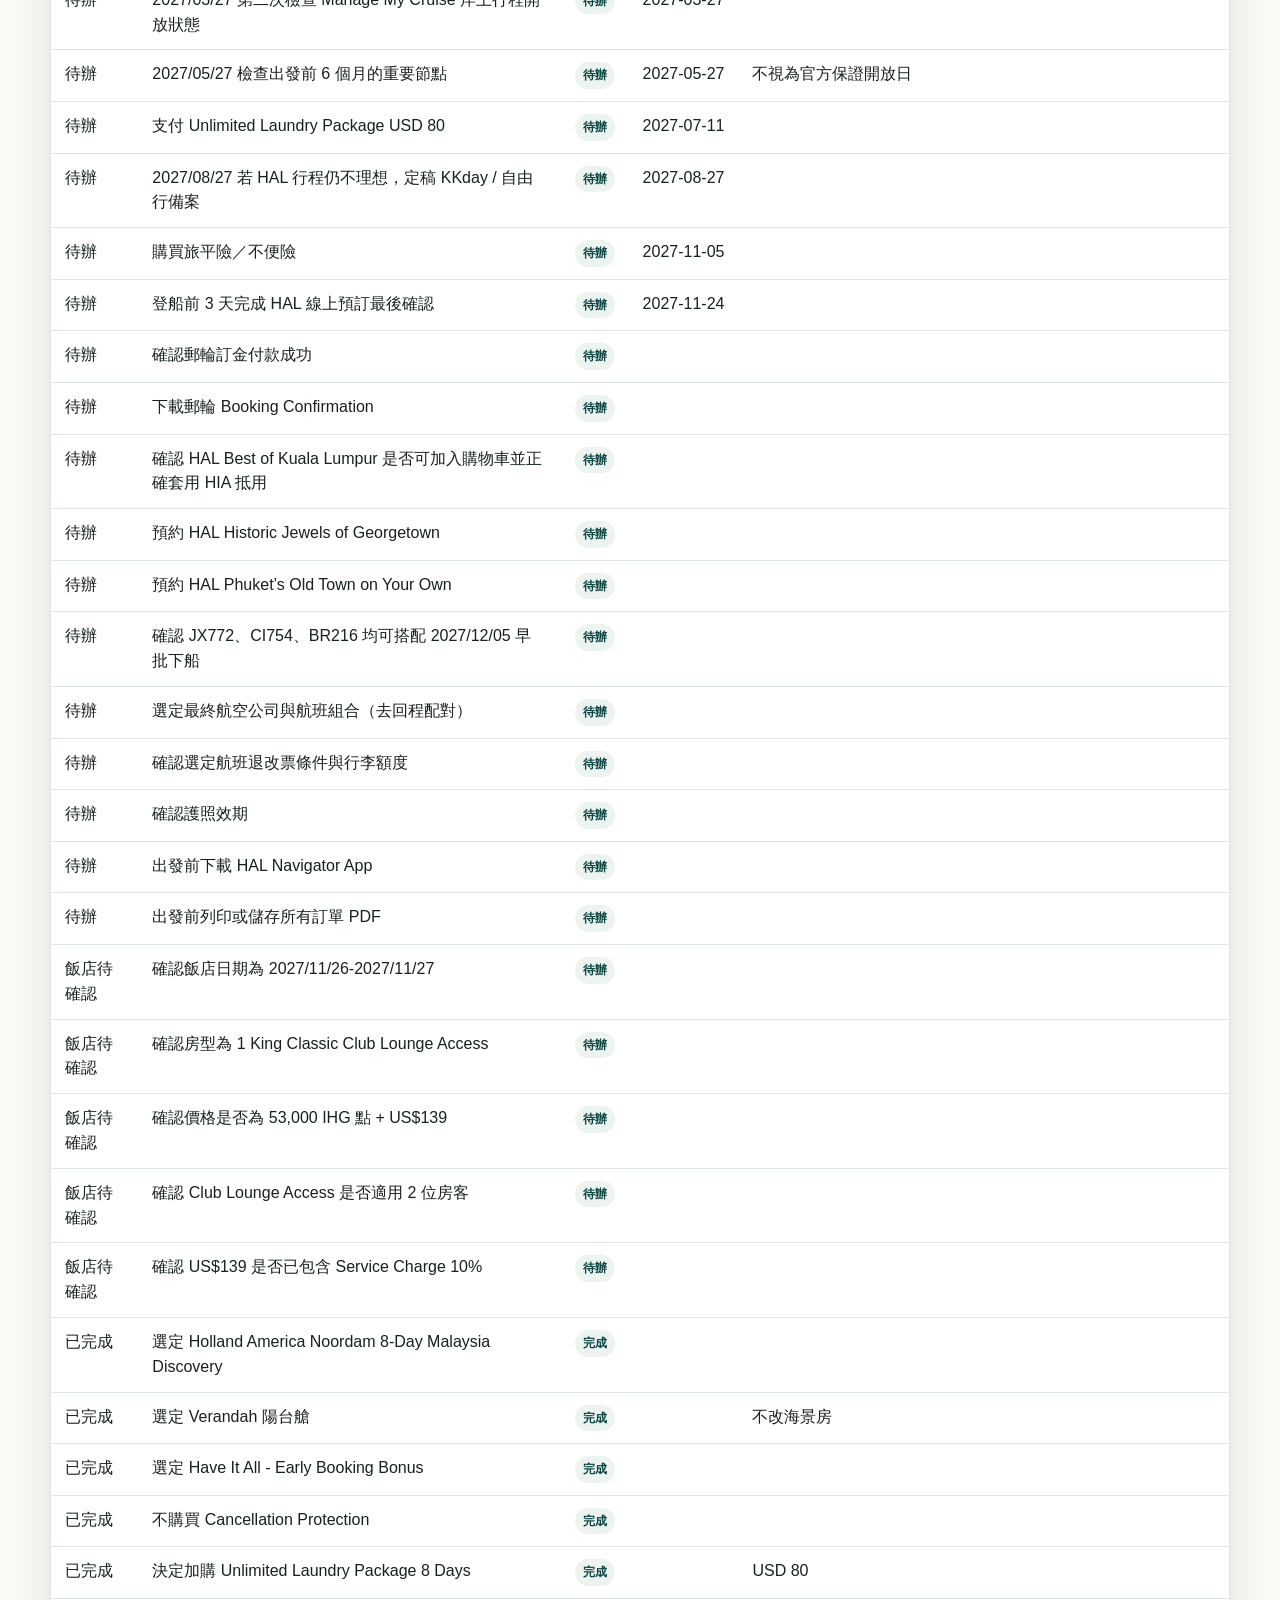
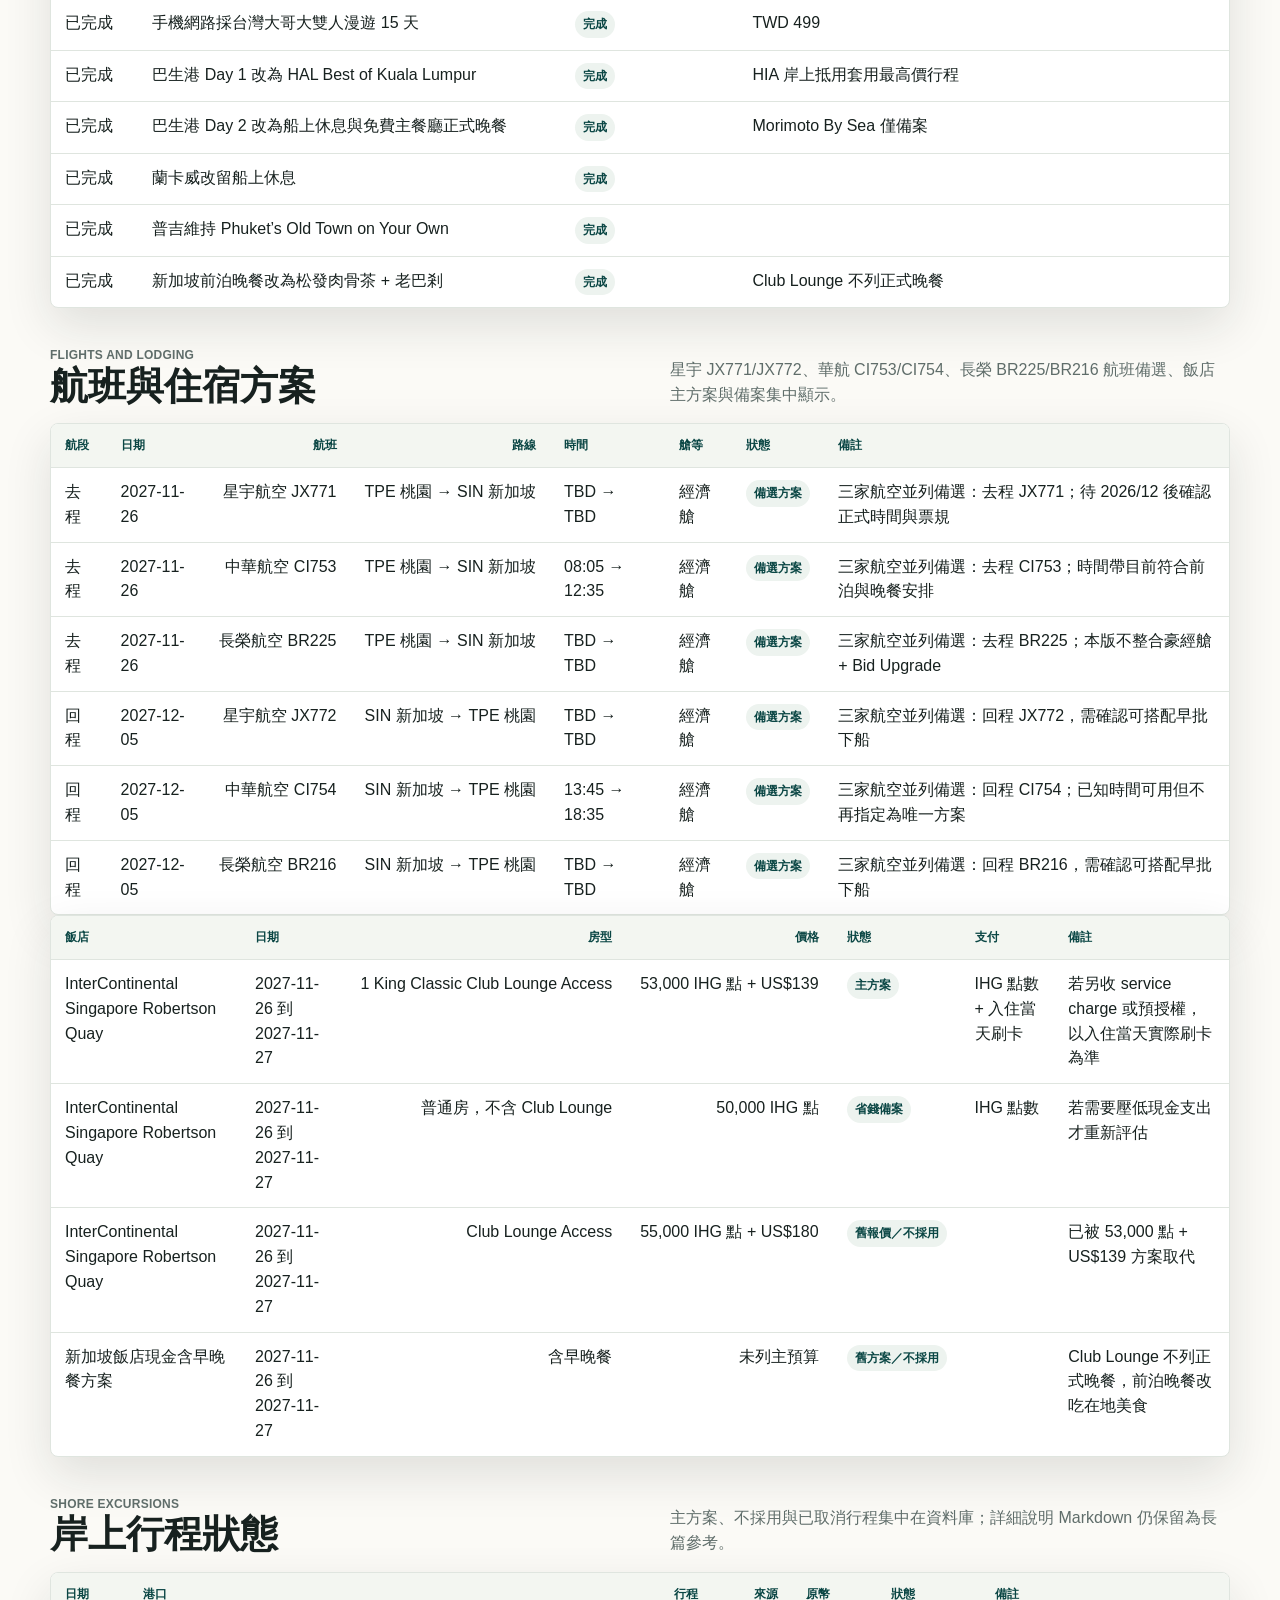
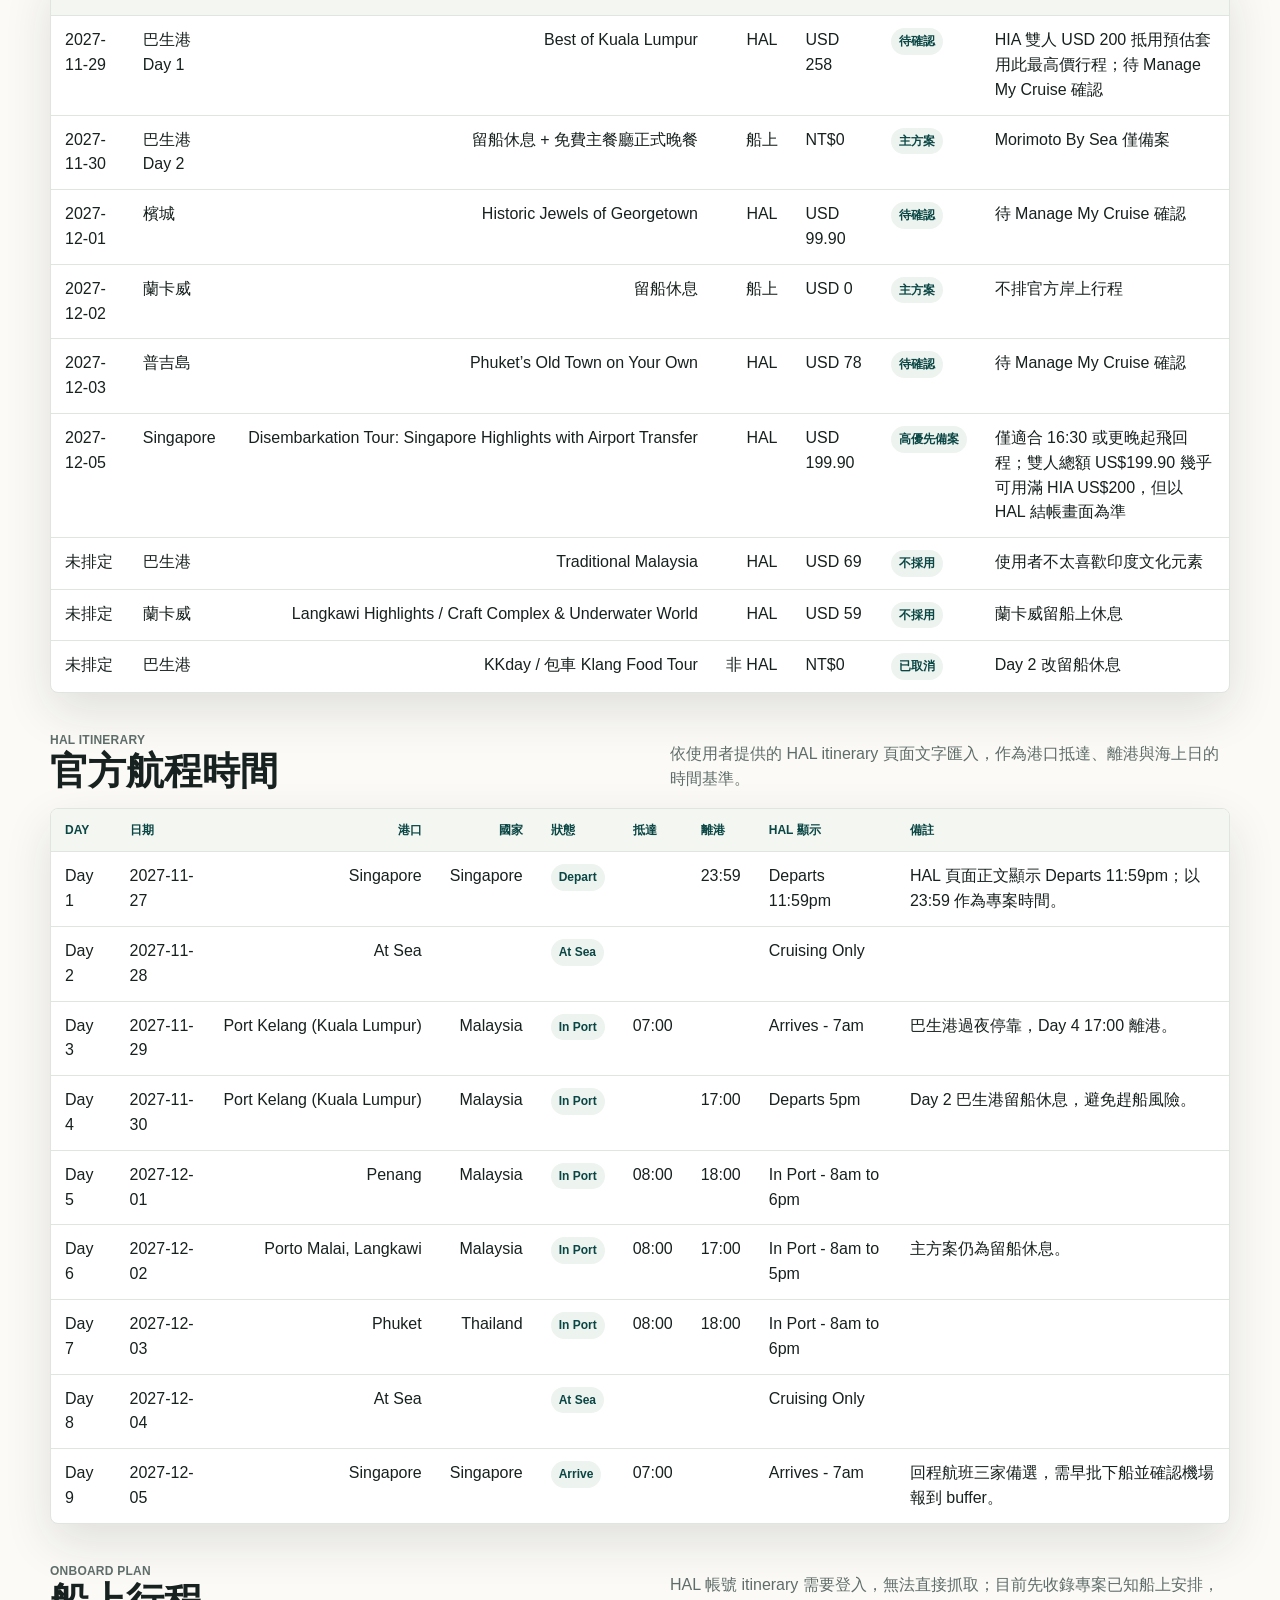
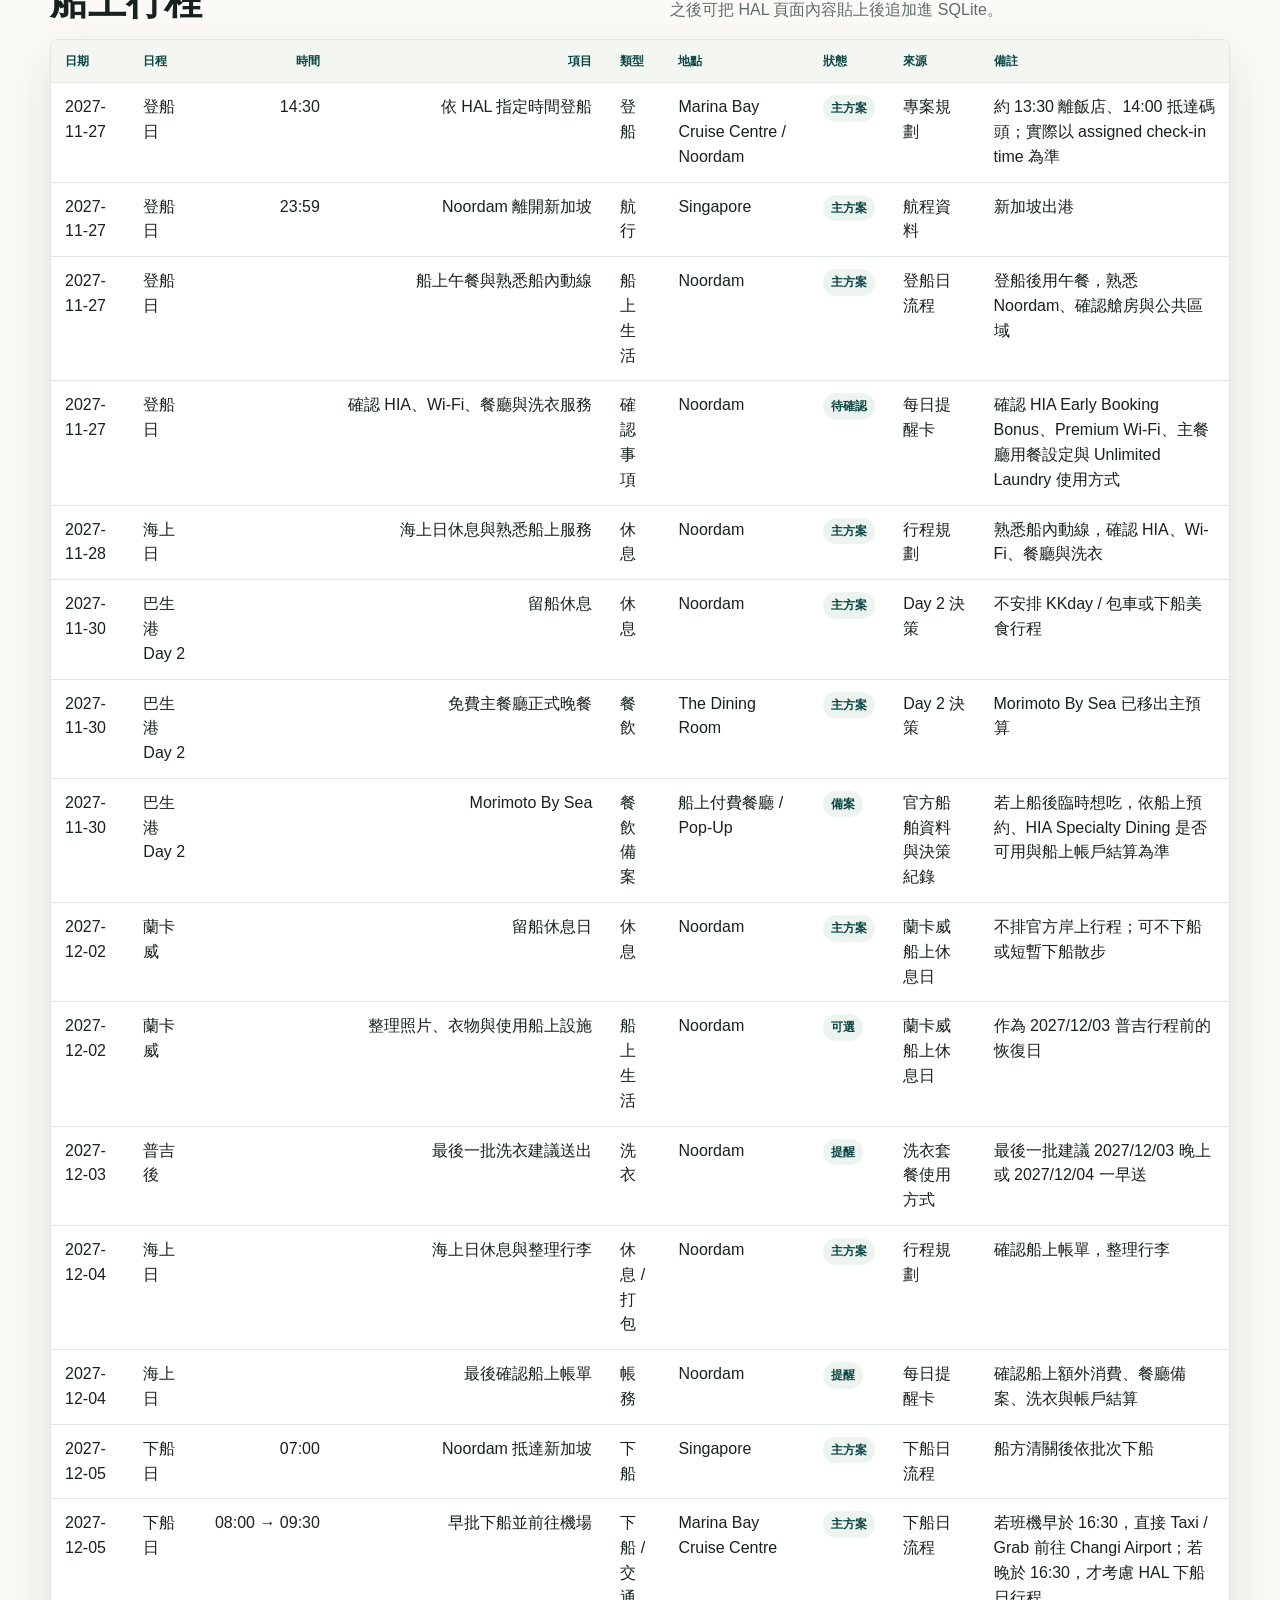
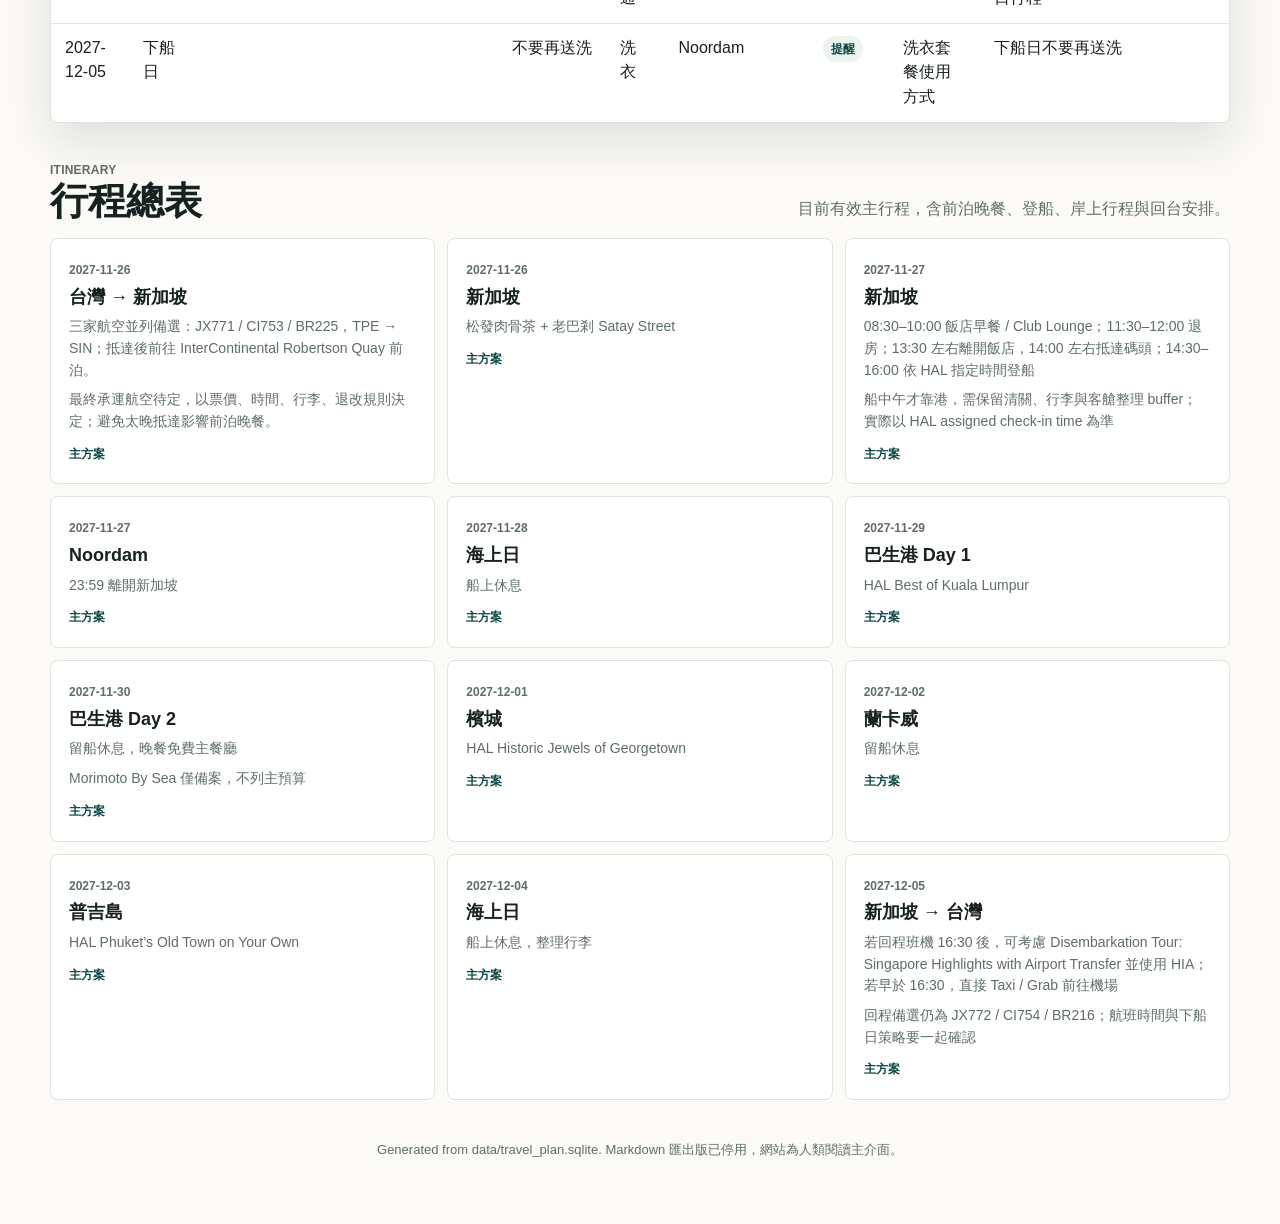
==== commit 8977f8f2: "Restore dashboard hero image on Pages" ====
--- a/index.html
+++ b/index.html
@@ -36,9 +36,12 @@
       align-items: end;
       padding: 28px clamp(20px, 5vw, 72px);
       color: #fff;
+      position: relative;
+      overflow: hidden;
       background:
-        linear-gradient(90deg, rgba(8, 27, 30, 0.82), rgba(8, 27, 30, 0.34)),
-        linear-gradient(0deg, rgba(8, 27, 30, 0.66), rgba(8, 27, 30, 0.05)),
+        linear-gradient(90deg, rgba(8, 27, 30, 0.84), rgba(8, 27, 30, 0.38)),
+        linear-gradient(0deg, rgba(8, 27, 30, 0.68), rgba(8, 27, 30, 0.08)),
+        url("assets/dashboard-hero.png") center / cover no-repeat,
         radial-gradient(circle at top right, rgba(222, 107, 79, 0.26), transparent 34%),
         radial-gradient(circle at 18% 18%, rgba(49, 95, 130, 0.24), transparent 30%),
         linear-gradient(135deg, #0f6f6c 0%, #173331 100%);
@@ -289,10 +292,10 @@
         <article class="focus-card alt">
           <div>
             <span class="kicker">Cash floor</span>
-            <h3>最低餘額</h3>
+            <h3>本月月末</h3>
           </div>
-          <strong>2027/11 約 NT$286</strong>
-          <p>這不是問題，只要每個付款節點都能順利過關即可。</p>
+          <strong>2026/07 約 NT$17,121</strong>
+          <p>過去紀錄已折回本月基準，這裡只看接下來每個月怎麼走。</p>
         </article>
       </div>
     </section>
@@ -346,29 +349,29 @@
     <section id="cashflow">
       <div class="section-head">
         <div><span class="kicker">Cash flow</span><h2>每月現金流試算</h2></div>
-        <p>月存款依最新規則：2026/07 存 NT$16,100，一般月份 NT$10,000，2027/02 存 NT$23,000；年利率 1.5%，利息滾入本金。2027/11 月底餘額約 NT$286，2027/12 約 NT$9,799。</p>
+        <p>先讀 `data/cash_flow_actual.csv` 的存款流水，Python 會把本月以前的紀錄折回本月起始餘額，再只往後列出未來月份的試算。年利率 1.5%，利息滾入本金。</p>
       </div>
       <div class="table-wrap"><table>
 <thead><tr><th>月份</th><th>存入</th><th>支出</th><th>年利率</th><th>月底餘額</th><th>備註</th></tr></thead>
 <tbody>
-<tr><td>2026-07</td><td>NT$16,100</td><td>NT$0</td><td>1.5% / 月利率 0.125%</td><td>NT$16,120</td><td>郵輪訂金不列入存款計畫</td></tr>
-<tr><td>2026-08</td><td>NT$10,000</td><td>NT$0</td><td>1.5% / 月利率 0.125%</td><td>NT$26,153</td><td>一般月份存款</td></tr>
-<tr><td>2026-09</td><td>NT$10,000</td><td>NT$0</td><td>1.5% / 月利率 0.125%</td><td>NT$36,198</td><td>一般月份存款</td></tr>
-<tr><td>2026-10</td><td>NT$10,000</td><td>NT$0</td><td>1.5% / 月利率 0.125%</td><td>NT$46,256</td><td>一般月份存款</td></tr>
-<tr><td>2026-11</td><td>NT$10,000</td><td>NT$0</td><td>1.5% / 月利率 0.125%</td><td>NT$56,326</td><td>一般月份存款</td></tr>
-<tr><td>2026-12</td><td>NT$10,000</td><td>NT$26,000</td><td>1.5% / 月利率 0.125%</td><td>NT$40,376</td><td>機票 NT$26,000</td></tr>
-<tr><td>2027-01</td><td>NT$10,000</td><td>NT$0</td><td>1.5% / 月利率 0.125%</td><td>NT$50,439</td><td>一般月份存款</td></tr>
-<tr><td>2027-02</td><td>NT$23,000</td><td>NT$0</td><td>1.5% / 月利率 0.125%</td><td>NT$73,531</td><td>加碼存款 NT$23,000</td></tr>
-<tr><td>2027-03</td><td>NT$10,000</td><td>NT$0</td><td>1.5% / 月利率 0.125%</td><td>NT$83,636</td><td>一般月份存款</td></tr>
-<tr><td>2027-04</td><td>NT$10,000</td><td>NT$0</td><td>1.5% / 月利率 0.125%</td><td>NT$93,753</td><td>一般月份存款</td></tr>
-<tr><td>2027-05</td><td>NT$10,000</td><td>NT$7,525</td><td>1.5% / 月利率 0.125%</td><td>NT$96,348</td><td>岸上行程暫估 NT$7,525，待 Manage My Cruise 確認</td></tr>
-<tr><td>2027-06</td><td>NT$10,000</td><td>NT$0</td><td>1.5% / 月利率 0.125%</td><td>NT$106,481</td><td>一般月份存款</td></tr>
-<tr><td>2027-07</td><td>NT$10,000</td><td>NT$0</td><td>1.5% / 月利率 0.125%</td><td>NT$116,626</td><td>郵輪尾款先刷卡，不列入此月現金支出</td></tr>
-<tr><td>2027-08</td><td>NT$10,000</td><td>NT$119,944</td><td>1.5% / 月利率 0.125%</td><td>NT$6,691</td><td>郵輪尾款 NT$119,944</td></tr>
-<tr><td>2027-09</td><td>NT$10,000</td><td>NT$2,552</td><td>1.5% / 月利率 0.125%</td><td>NT$14,157</td><td>Unlimited Laundry NT$2,552</td></tr>
-<tr><td>2027-10</td><td>NT$10,000</td><td>NT$0</td><td>1.5% / 月利率 0.125%</td><td>NT$24,187</td><td>一般月份存款</td></tr>
-<tr><td>2027-11</td><td>NT$10,000</td><td>NT$33,902</td><td>1.5% / 月利率 0.125%</td><td>NT$286</td><td>出發前集中支出 NT$33,902；船上紀念品＋預備金已內含緩衝</td></tr>
-<tr><td>2027-12</td><td>NT$10,000</td><td>NT$499</td><td>1.5% / 月利率 0.125%</td><td>NT$9,799</td><td>台灣大哥大漫遊 NT$499；專案結束後關帳</td></tr>
+<tr><td>2026-07</td><td>NT$16,100</td><td>NT$0</td><td>1.5% / 月利率 0.125%</td><td>NT$17,121</td><td>本月起算；過去紀錄已折回目前餘額；郵輪訂金不列入存款計畫</td></tr>
+<tr><td>2026-08</td><td>NT$10,000</td><td>NT$0</td><td>1.5% / 月利率 0.125%</td><td>NT$27,155</td><td>一般月份存款</td></tr>
+<tr><td>2026-09</td><td>NT$10,000</td><td>NT$0</td><td>1.5% / 月利率 0.125%</td><td>NT$37,201</td><td>一般月份存款</td></tr>
+<tr><td>2026-10</td><td>NT$10,000</td><td>NT$0</td><td>1.5% / 月利率 0.125%</td><td>NT$47,260</td><td>一般月份存款</td></tr>
+<tr><td>2026-11</td><td>NT$10,000</td><td>NT$0</td><td>1.5% / 月利率 0.125%</td><td>NT$57,332</td><td>一般月份存款</td></tr>
+<tr><td>2026-12</td><td>NT$10,000</td><td>NT$26,000</td><td>1.5% / 月利率 0.125%</td><td>NT$41,384</td><td>機票 NT$26,000</td></tr>
+<tr><td>2027-01</td><td>NT$10,000</td><td>NT$0</td><td>1.5% / 月利率 0.125%</td><td>NT$51,448</td><td>一般月份存款</td></tr>
+<tr><td>2027-02</td><td>NT$23,000</td><td>NT$0</td><td>1.5% / 月利率 0.125%</td><td>NT$74,541</td><td>加碼存款 NT$23,000</td></tr>
+<tr><td>2027-03</td><td>NT$10,000</td><td>NT$0</td><td>1.5% / 月利率 0.125%</td><td>NT$84,647</td><td>一般月份存款</td></tr>
+<tr><td>2027-04</td><td>NT$10,000</td><td>NT$0</td><td>1.5% / 月利率 0.125%</td><td>NT$94,765</td><td>一般月份存款</td></tr>
+<tr><td>2027-05</td><td>NT$10,000</td><td>NT$7,525</td><td>1.5% / 月利率 0.125%</td><td>NT$97,362</td><td>岸上行程暫估 NT$7,525，待 Manage My Cruise 確認</td></tr>
+<tr><td>2027-06</td><td>NT$10,000</td><td>NT$0</td><td>1.5% / 月利率 0.125%</td><td>NT$107,496</td><td>一般月份存款</td></tr>
+<tr><td>2027-07</td><td>NT$10,000</td><td>NT$2,552</td><td>1.5% / 月利率 0.125%</td><td>NT$115,088</td><td>郵輪尾款先刷卡，不列入此月現金支出</td></tr>
+<tr><td>2027-08</td><td>NT$10,000</td><td>NT$119,944</td><td>1.5% / 月利率 0.125%</td><td>NT$5,150</td><td>郵輪尾款 NT$119,944</td></tr>
+<tr><td>2027-09</td><td>NT$10,000</td><td>NT$0</td><td>1.5% / 月利率 0.125%</td><td>NT$15,169</td><td>Unlimited Laundry NT$2,552</td></tr>
+<tr><td>2027-10</td><td>NT$10,000</td><td>NT$0</td><td>1.5% / 月利率 0.125%</td><td>NT$25,200</td><td>一般月份存款</td></tr>
+<tr><td>2027-11</td><td>NT$10,000</td><td>NT$33,902</td><td>1.5% / 月利率 0.125%</td><td>NT$1,300</td><td>出發前集中支出 NT$33,902；船上紀念品＋預備金已內含緩衝</td></tr>
+<tr><td>2027-12</td><td>NT$10,000</td><td>NT$499</td><td>1.5% / 月利率 0.125%</td><td>NT$10,815</td><td>台灣大哥大漫遊 NT$499；專案結束後關帳</td></tr>
 </tbody></table></div>
     </section>
 
